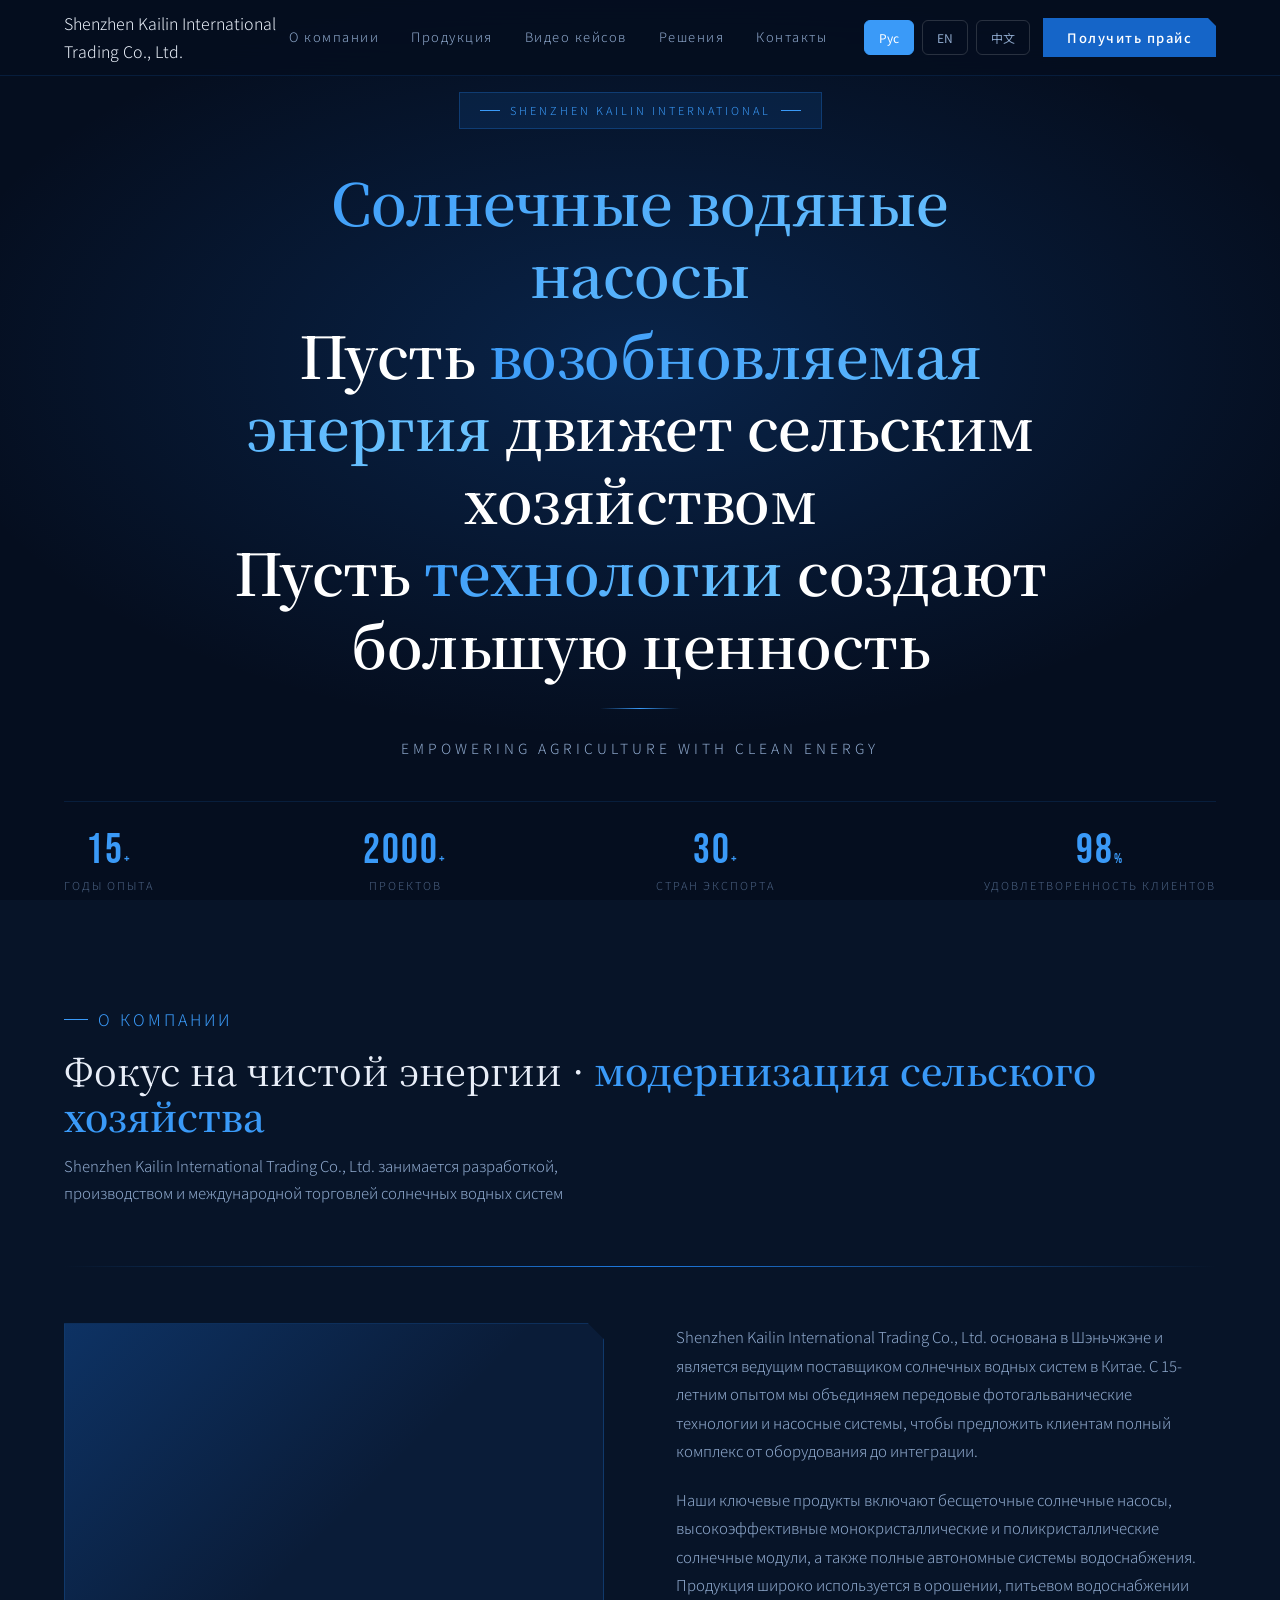
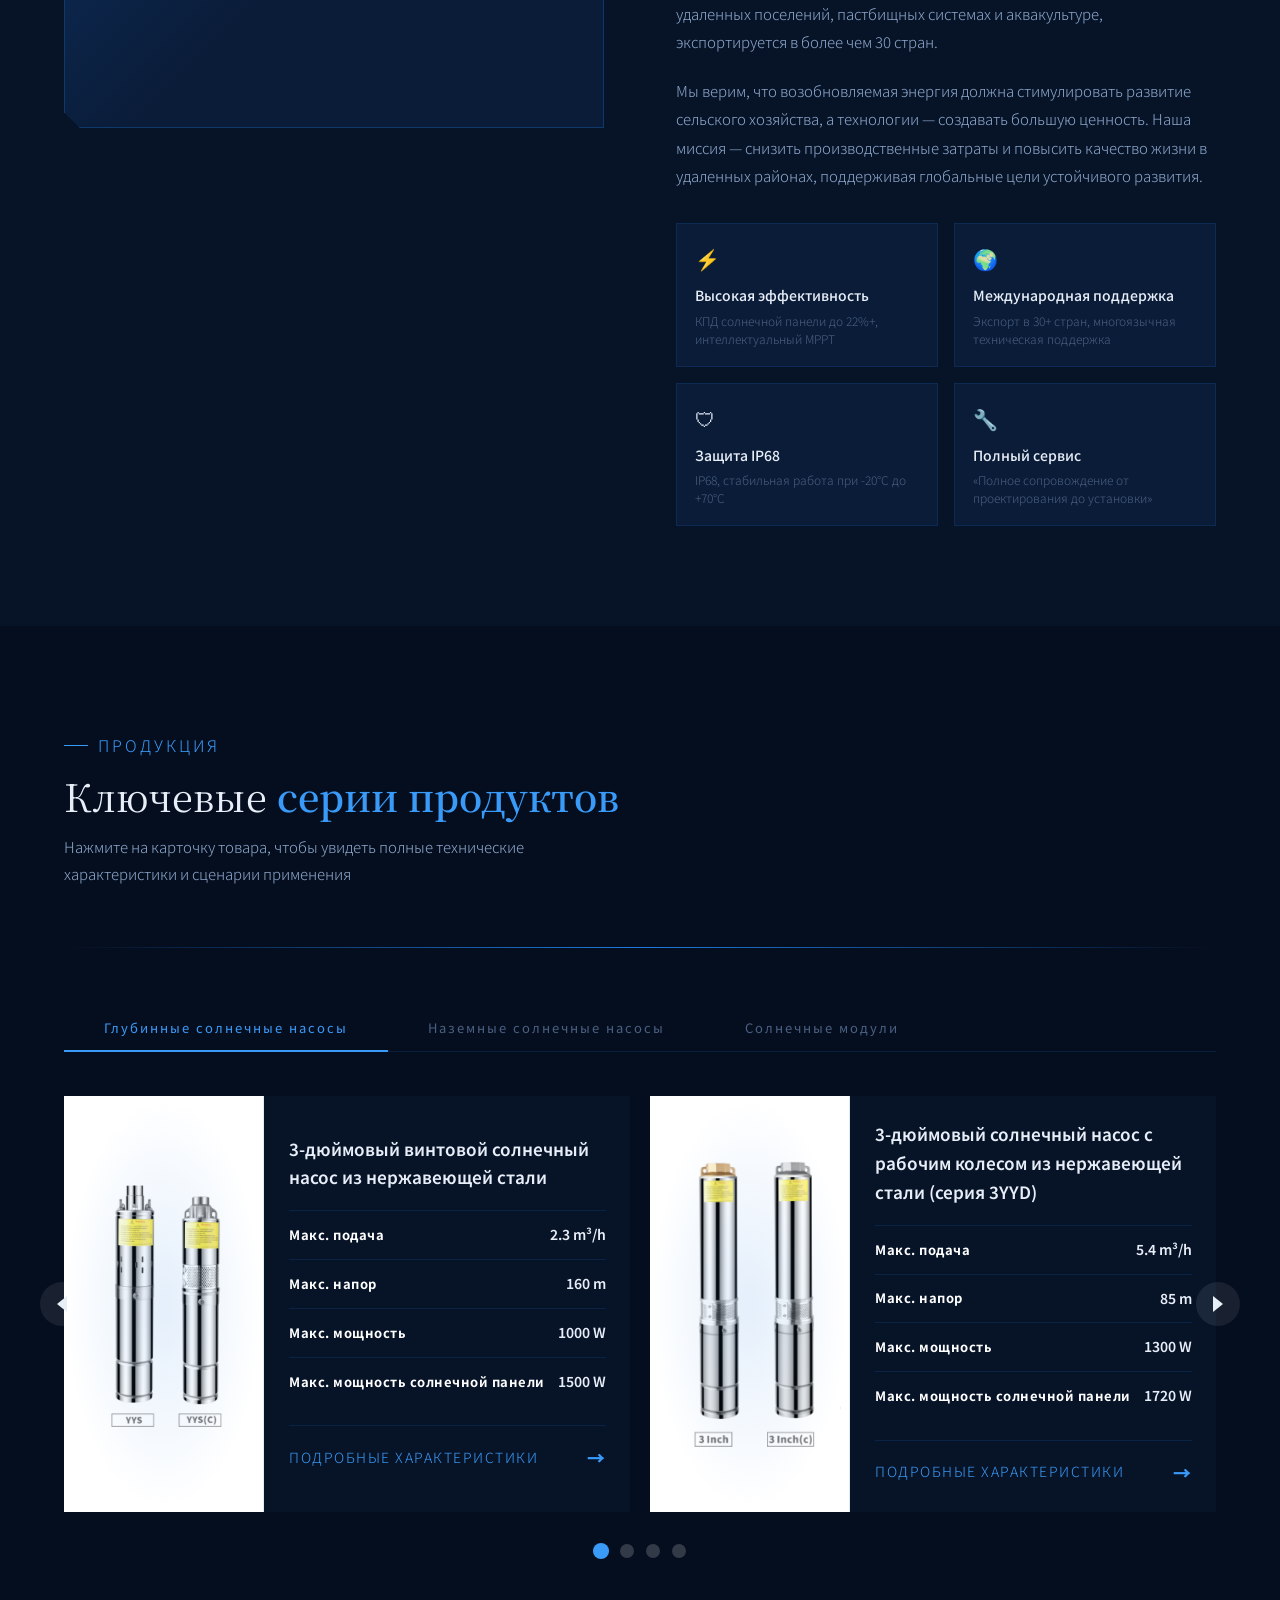
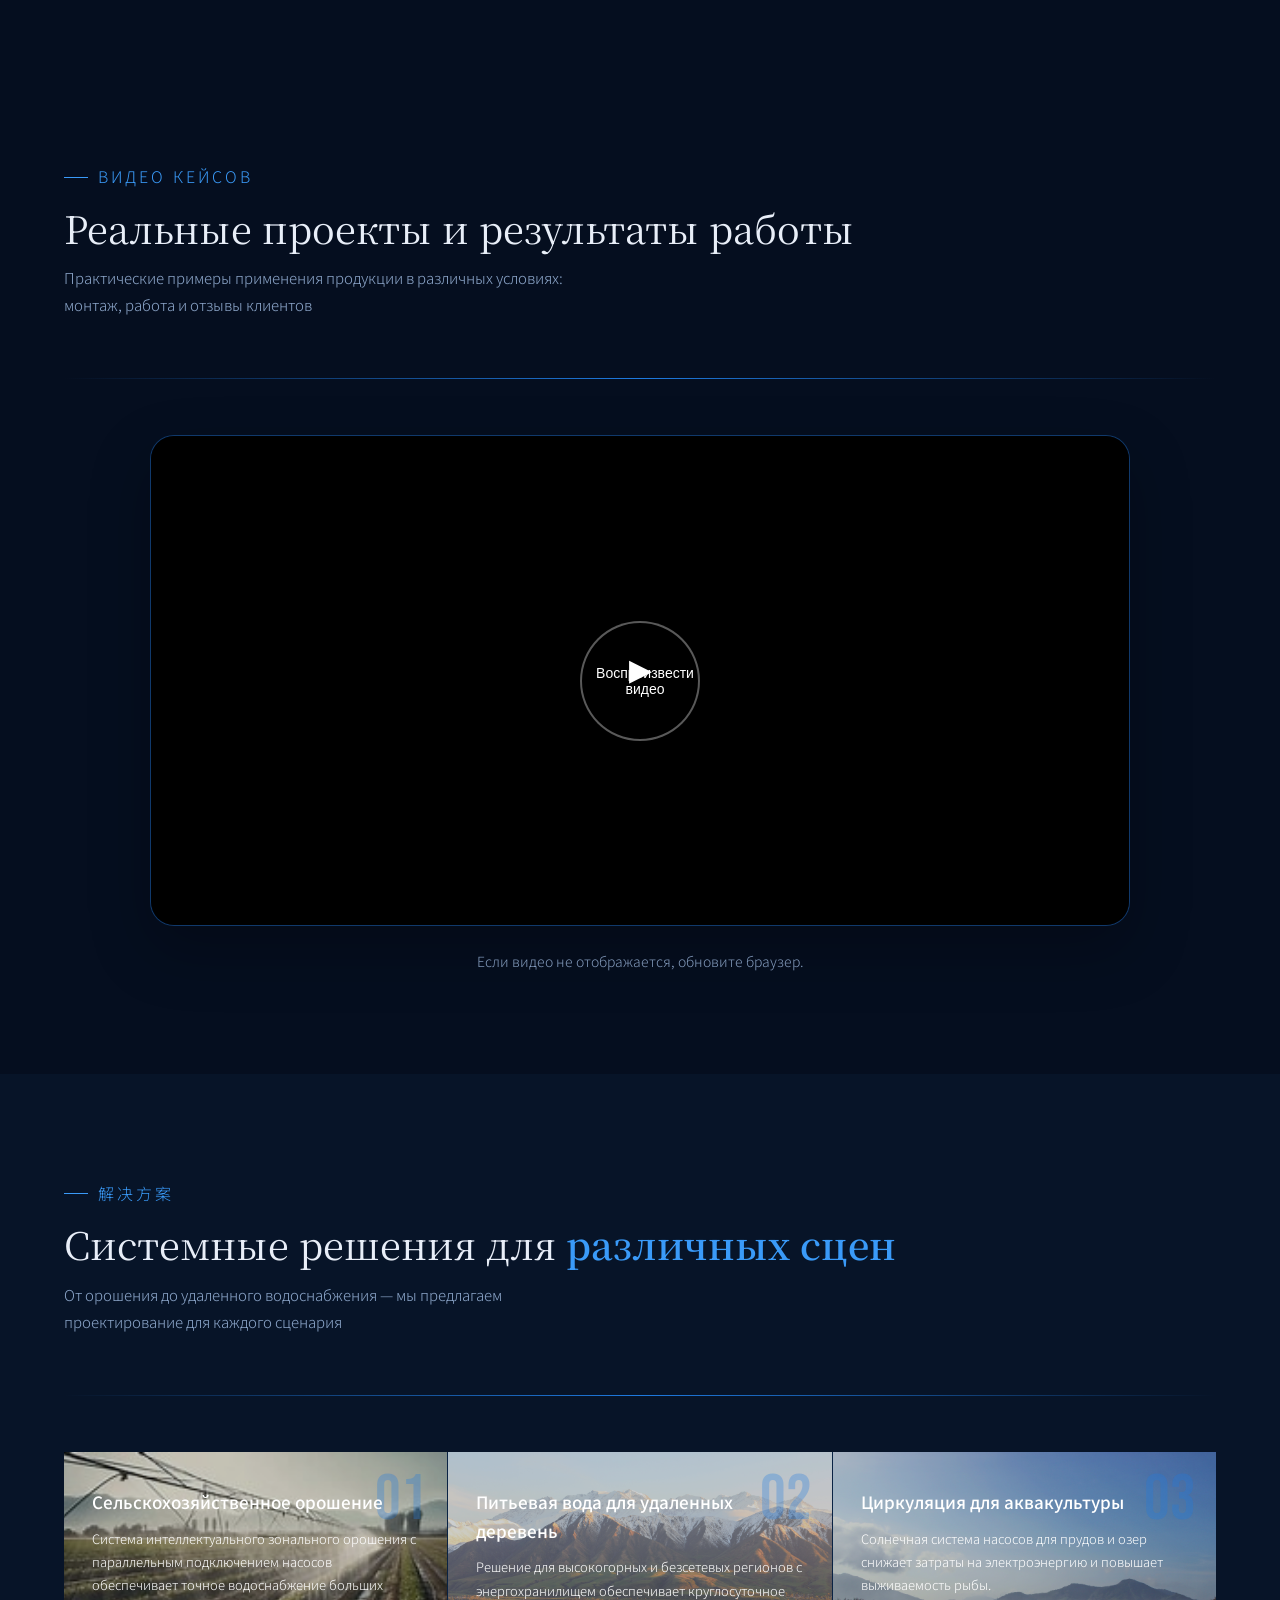
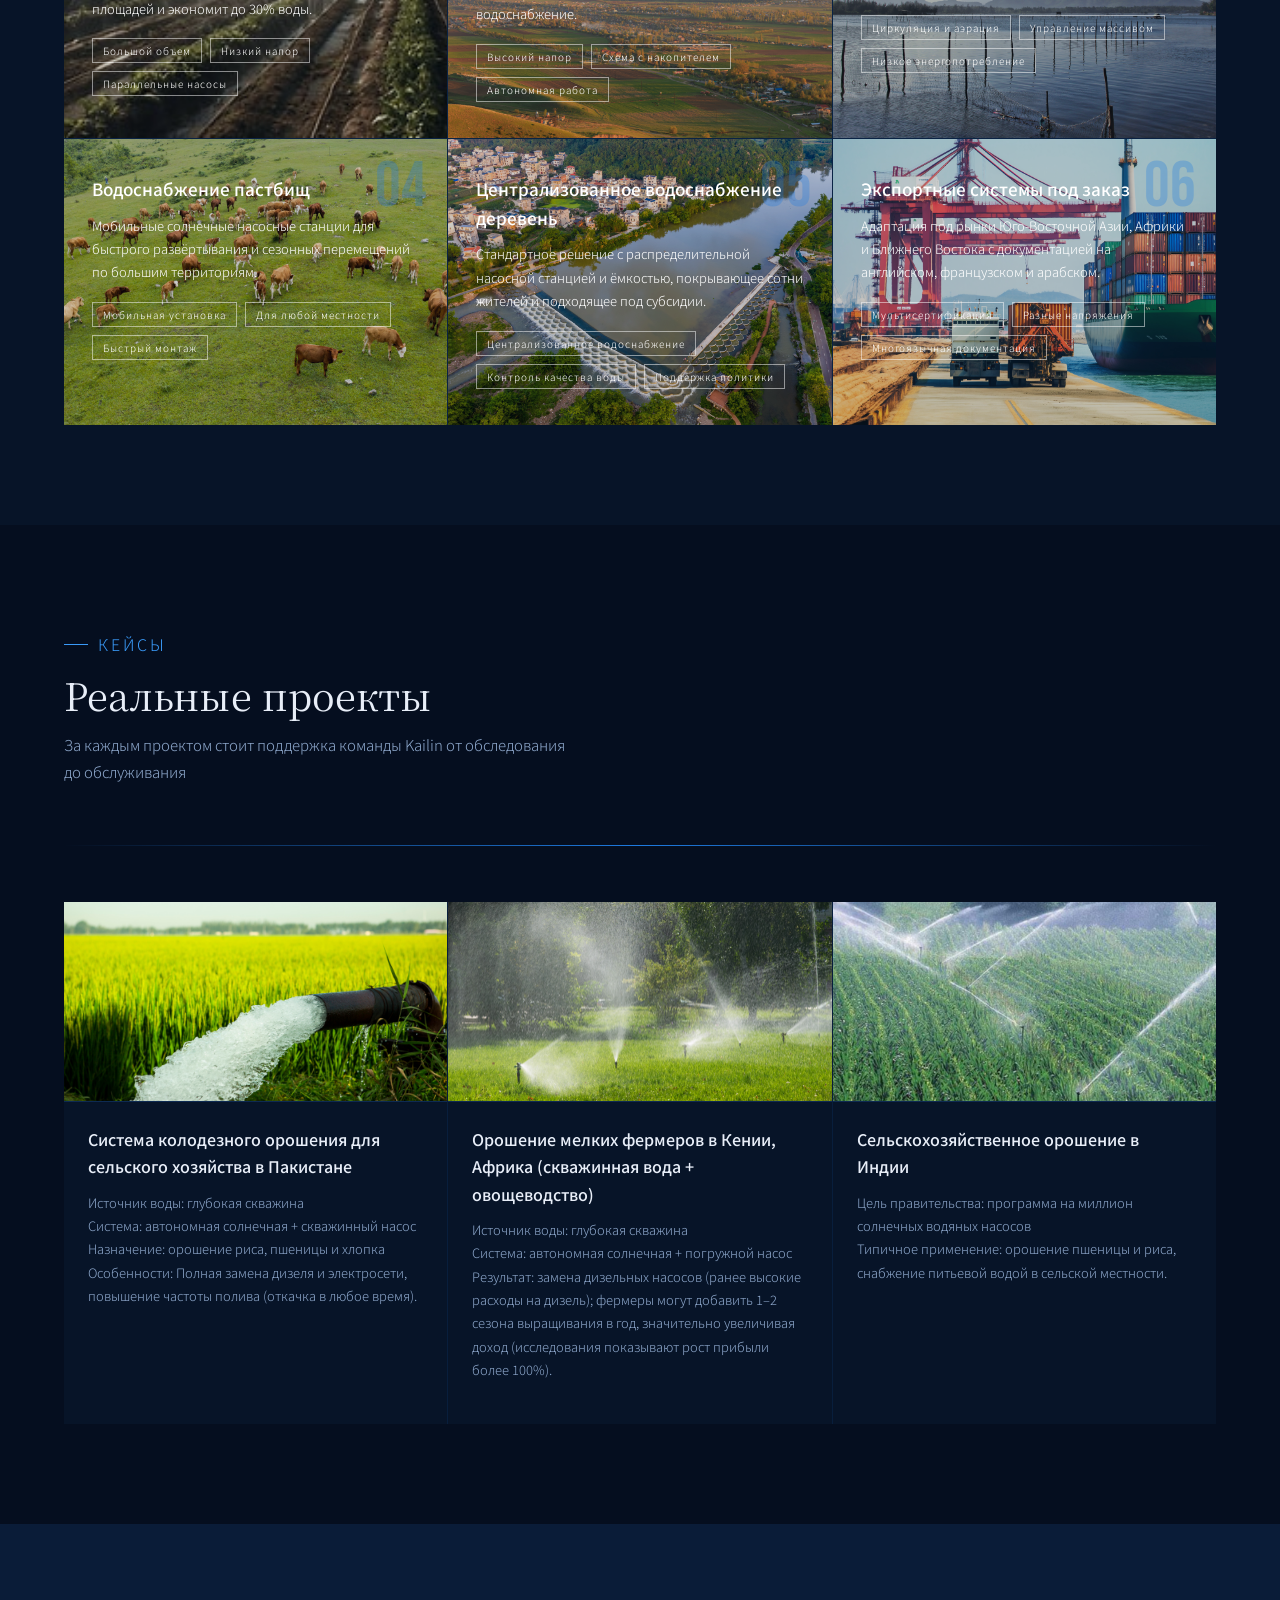
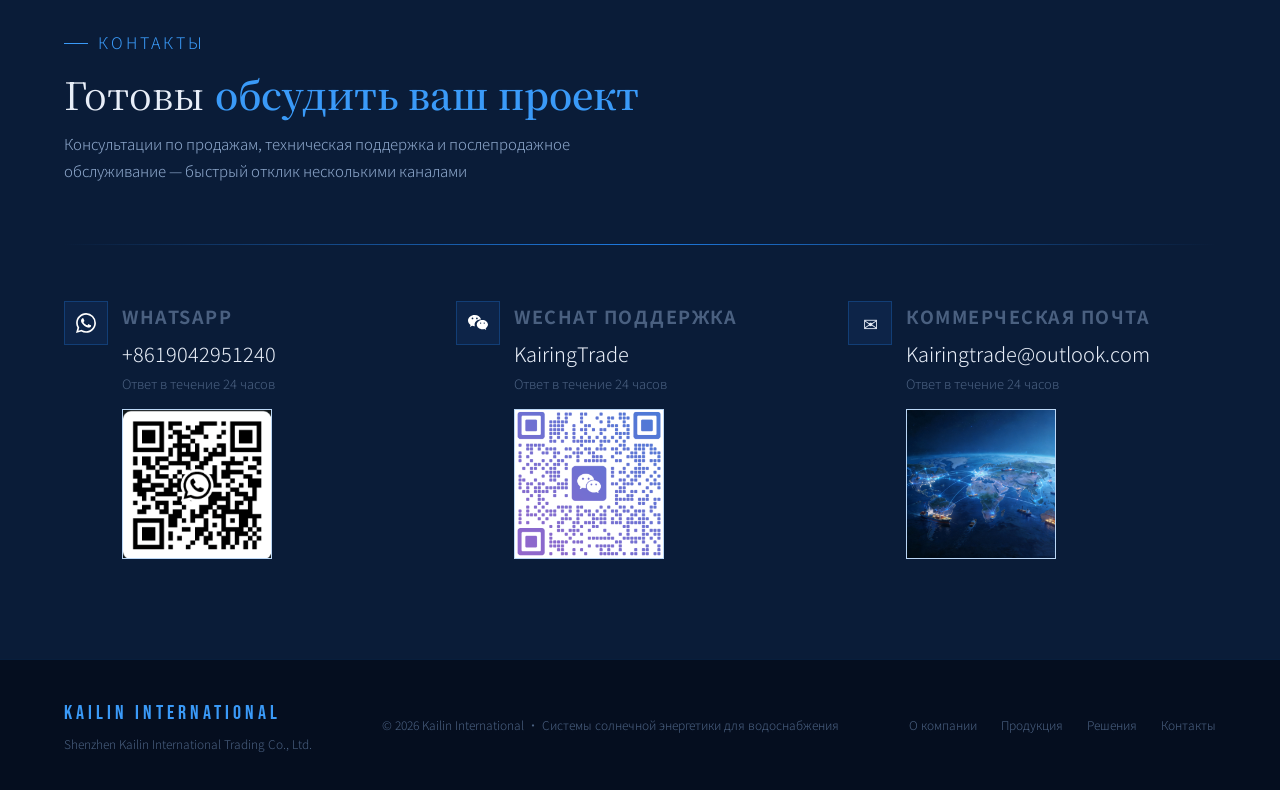
==== index.html @ 82b8e472 "feat: add WhatsApp QR code image, update contact number, and create robots.txt and sitemap.xml files" ====
﻿<!DOCTYPE html>
<html lang="ru">
<head>
<meta charset="UTF-8">
<meta name="viewport" content="width=device-width, initial-scale=1.0">
<meta name="description" content="Shenzhen Kailin International Trading Co., Ltd. — производитель и поставщик солнечных водных систем, насосного оборудования и решений для водоснабжения. Доставка по России и СНГ.">
<meta name="keywords" content="солнечные водные системы, водоснабжение, насосное оборудование, Shenzhen Kailin, солнечные насосы, водяные насосы">
<meta name="author" content="Shenzhen Kailin International Trading Co., Ltd.">
<meta name="robots" content="index, follow">
<meta name="geo.region" content="CN-GD">
<meta name="geo.placename" content="Shenzhen">

<!-- Open Graph / Facebook -->
<meta property="og:type" content="website">
<meta property="og:url" content="https://www.kairing.cn/">
<meta property="og:title" content="Shenzhen Kailin International Trading Co., Ltd. · Солнечные водные системы">
<meta property="og:description" content="Производитель солнечных водных систем и насосного оборудования. Комплексные решения для водоснабжения сельского хозяйства, промышленности и частных домов.">
<meta property="og:image" content="https://www.kairing.cn/img/13.guangai.1.jpg">
<meta property="og:image:width" content="1200">
<meta property="og:image:height" content="630">
<meta property="og:locale" content="ru_RU">
<meta property="og:site_name" content="Shenzhen Kailin International Trading">

<!-- Twitter -->
<meta property="twitter:card" content="summary_large_image">
<meta property="twitter:url" content="https://www.kairing.cn/">
<meta property="twitter:title" content="Shenzhen Kailin International Trading Co., Ltd. · Солнечные водные системы">
<meta property="twitter:description" content="Производитель солнечных водных систем и насосного оборудования. Комплексные решения для водоснабжения.">
<meta property="twitter:image" content="https://www.kairing.cn/img/13.guangai.1.jpg">

<!-- Canonical -->
<link rel="canonical" href="https://www.kairing.cn/">

<title>Shenzhen Kailin International Trading Co., Ltd. · Солнечные водные системы</title>
<link rel="preconnect" href="https://fonts.googleapis.com">
<link href="https://fonts.googleapis.com/css2?family=Noto+Serif+SC:wght@300;400;600;700&family=Noto+Sans+SC:wght@300;400;500;700&family=Bebas+Neue&display=swap" rel="stylesheet">
<style>
:root{
  --navy:#050e1f;
  --navy2:#071428;
  --navy3:#0a1c38;
  --navy4:#0d2448;
  --blue:#1565c8;
  --blue2:#1e7ae0;
  --blue3:#3a9af8;
  --sky:#6ec6ff;
  --gold:#d4a843;
  --gold2:#f0c96a;
  --text:#e8eef8;
  --text2:#8ea8cc;
  --text3:#4a6080;
  --border:rgba(30,122,224,0.15);
  --border2:rgba(30,122,224,0.3);
  --border3:rgba(30,122,224,0.5);
}
*{box-sizing:border-box;margin:0;padding:0}
html{scroll-behavior:smooth}
body{font-family:'Noto Sans SC',sans-serif;font-weight:300;background:var(--navy);color:var(--text);overflow-x:hidden;line-height:1.7;opacity:0;transition:opacity .2s ease}
body.ready{opacity:1}
body.ready{opacity:1}
::-webkit-scrollbar{width:4px}
::-webkit-scrollbar-track{background:var(--navy)}
::-webkit-scrollbar-thumb{background:var(--blue2);border-radius:2px}

/* ═══ NAV ═══ */
nav{
  position:fixed;top:0;left:0;right:0;z-index:200;
  display:flex;align-items:center;justify-content:space-between;
  padding:0 64px;height:76px;
  background:rgba(5,14,31,0.94);
  backdrop-filter:blur(20px);
  border-bottom:1px solid var(--border);
}
.nav-brand{display:flex;flex-direction:column;gap:2px}
.nav-links{display:flex;gap:32px}
.lang-switcher{display:flex;gap:8px;align-items:center;margin-left:24px}
.lang-btn{
  background:transparent;color:var(--text2);border:1px solid rgba(255,255,255,0.15);
  padding:8px 14px;font-size:12px;cursor:pointer;border-radius:6px;
  transition:all .2s;font-family:'Noto Sans SC',sans-serif;
}
.lang-btn.on{background:var(--blue3);border-color:var(--blue3);color:#fff}
.lang-btn:hover{color:#fff;border-color:var(--blue3)}
.nav-links{display:flex;gap:32px}
.lang-switcher{display:flex;gap:8px;align-items:center;margin-left:24px}
.lang-btn{
  background:transparent;color:var(--text2);border:1px solid rgba(255,255,255,0.15);
  padding:8px 14px;font-size:12px;cursor:pointer;border-radius:6px;
  transition:all .2s;font-family:'Noto Sans SC',sans-serif;
}
.lang-btn.on{background:var(--blue3);border-color:var(--blue3);color:#fff}
.lang-btn:hover{color:#fff;border-color:var(--blue3)}
.nav-brand-en{
  font-family:'Bebas Neue',sans-serif;
  font-size:22px;letter-spacing:4px;color:var(--blue3);
  line-height:1;
}
.nav-brand-cn{font-size:11px;letter-spacing:2px;color:var(--text2);font-weight:400}
.nav-links{display:flex;gap:32px}
.nav-links a{
  font-size:13px;letter-spacing:1.5px;color:var(--text2);
  text-decoration:none;transition:color .2s;position:relative;
}
.nav-links a::after{
  content:'';position:absolute;bottom:-4px;left:0;width:0;height:1px;
  background:var(--blue3);transition:width .25s;
}
.nav-links a:hover{color:var(--blue3)}
.nav-links a:hover::after{width:100%}
.nav-btn{
  background:var(--blue);color:#fff;border:none;
  padding:10px 24px;font-size:13px;letter-spacing:1.5px;
  cursor:pointer;font-family:'Noto Sans SC',sans-serif;font-weight:500;
  transition:background .2s;clip-path:polygon(0 0,calc(100% - 8px) 0,100% 8px,100% 100%,0 100%);
}
.nav-btn:hover{background:var(--blue2)}

/* ═══ HERO / VISION ═══ */
#vision{
  min-height:100vh;position:relative;
  display:flex;align-items:center;justify-content:center;
  text-align:center;overflow:hidden;
}
.vision-bg{
  position:absolute;inset:0;
  background:
    linear-gradient(180deg,rgba(5,14,31,0.3) 0%,rgba(5,14,31,0.6) 50%,rgba(5,14,31,0.95) 100%),
    url('https://images.unsplash.com/photo-1508514177221-188b1cf16e9d?w=1600&q=80') center/cover no-repeat;
  filter:none;
}
.vision-bg::after{
  content:'';position:absolute;inset:0;
  background:radial-gradient(ellipse 80% 60% at 50% 40%,rgba(21,101,200,0.25),transparent 70%);
}
.vision-content{position:relative;z-index:1;padding:0 40px;max-width:900px}
.vision-badge{
  display:inline-flex;align-items:center;gap:10px;
  background:rgba(30,122,224,0.12);border:1px solid var(--border2);
  padding:8px 20px;font-size:11px;letter-spacing:3px;color:var(--blue3);
  margin-bottom:36px;text-transform:uppercase;
}
.vision-badge::before,.vision-badge::after{content:'';width:20px;height:1px;background:var(--blue3)}
.vision-product{
  font-family:'Noto Serif SC',serif;
  font-size:58px;font-weight:600;line-height:1.25;
  letter-spacing:-0.5px;margin-bottom:8px;
  background:linear-gradient(135deg,var(--blue3),var(--sky));
  -webkit-background-clip:text;-webkit-text-fill-color:transparent;
  background-clip:text;
}
.vision-headline{
  font-family:'Noto Serif SC',serif;
  font-size:58px;font-weight:600;line-height:1.25;
  color:#fff;margin-bottom:20px;letter-spacing:-0.5px;
}
.vision-headline em{
  font-style:normal;
  background:linear-gradient(135deg,var(--blue3),var(--sky));
  -webkit-background-clip:text;-webkit-text-fill-color:transparent;
  background-clip:text;
}
.vision-sub{
  font-size:18px;color:rgba(255,255,255,0.7);
  letter-spacing:3px;margin-bottom:12px;font-weight:300;
}
.vision-divider{
  width:80px;height:1px;
  background:linear-gradient(90deg,transparent,var(--blue3),transparent);
  margin:28px auto;
}
.vision-tagline{
  font-size:14px;color:var(--text2);letter-spacing:4px;text-transform:uppercase;
  margin-bottom:48px;
}
.vision-btns{display:flex;gap:16px;justify-content:center;flex-wrap:wrap}
.btn-p{
  background:var(--blue);color:#fff;border:none;
  padding:14px 36px;font-size:14px;letter-spacing:2px;cursor:pointer;
  font-family:'Noto Sans SC',sans-serif;font-weight:500;
  transition:background .2s,transform .15s;
  clip-path:polygon(0 0,calc(100% - 10px) 0,100% 10px,100% 100%,0 100%);
}
.btn-p:hover{background:var(--blue2);transform:translateY(-2px)}
.btn-o{
  background:transparent;color:var(--blue3);
  border:1px solid var(--border3);padding:14px 36px;
  font-size:14px;letter-spacing:2px;cursor:pointer;
  font-family:'Noto Sans SC',sans-serif;
  transition:background .2s,color .2s;
}
.btn-o:hover{background:rgba(30,122,224,0.1)}
.vision-scroll{display:none;}
.scroll-dot{
  width:1px;height:40px;background:linear-gradient(to bottom,var(--blue3),transparent);
  animation:scrollDot 2s ease-in-out infinite;
}
@keyframes scrollDot{0%,100%{opacity:.3;transform:scaleY(1)}50%{opacity:1;transform:scaleY(1.3)}}
.vision-stats{
  position:absolute;bottom:80px;left:64px;right:64px;
  display:flex;justify-content:space-between;
  border-top:1px solid var(--border);padding-top:28px;
}
html[lang="en"] .vision-stats{bottom:35px;}
html[lang="ru"] .vision-stats{bottom:5px;}
.vstat{text-align:center}
.vstat-n{
  font-family:'Bebas Neue',sans-serif;
  font-size:42px;color:var(--blue3);letter-spacing:2px;line-height:1;
}
.vstat-u{font-size:14px;color:var(--blue3)}
.vstat-l{font-size:11px;letter-spacing:2px;color:var(--text3);margin-top:4px;text-transform:uppercase}

/* ═══ SECTION COMMON ═══ */
.sec{padding:100px 64px}
.sec-alt{background:var(--navy2)}
.video-block{display:flex;justify-content:center}
.video-frame{position:relative;width:100%;max-width:980px;border:1px solid var(--border2);border-radius:24px;overflow:hidden;background:var(--navy3);box-shadow:0 24px 60px rgba(0,0,0,.25)}
.video-frame video{width:100%;height:auto;display:block;background:#000}
.video-playbtn{position:absolute;left:50%;top:50%;transform:translate(-50%,-50%);width:120px;height:120px;border-radius:999px;border:2px solid rgba(255,255,255,0.35);background:rgba(0,0,0,0.48);color:#fff;font-size:14px;cursor:pointer;display:flex;align-items:center;justify-content:center;backdrop-filter:blur(4px);transition:transform .2s,background .2s}
.video-playbtn:hover{transform:translate(-50%,-50%) scale(1.04);background:rgba(0,0,0,0.64)}
.video-playbtn::before{content:'▶';position:absolute;left:50%;top:40%;transform:translate(-50%,-50%);font-size:30px;}
.video-playbtn span{position:relative;z-index:1;margin-left:10px;}
.video-frame.playing .video-playbtn{display:none}
.video-note{margin-top:24px;font-size:14px;color:var(--text2);text-align:center;max-width:980px;margin-left:auto;margin-right:auto}
.sec-head{margin-bottom:60px}
.sec-eye{
  display:inline-flex;align-items:center;gap:10px;
  font-size:16px;letter-spacing:3px;color:var(--blue3);
  margin-bottom:14px;text-transform:uppercase;
}
.sec-eye::before{content:'';width:24px;height:1px;background:var(--blue3)}
.sec-title{
  font-family:'Noto Serif SC',serif;
  font-size:38px;font-weight:400;line-height:1.2;
  color:var(--text);margin-bottom:14px;
}
.sec-title strong{color:var(--blue3);font-weight:600}
.sec-sub{font-size:15px;color:var(--text2);max-width:520px;line-height:1.8}
.gold-line{
  width:100%;height:1px;margin:0 0 56px;
  background:linear-gradient(90deg,transparent,var(--blue2),transparent);
}

/* ═══ COMPANY ═══ */
#company .inner{display:grid;grid-template-columns:1fr 1fr;gap:72px;align-items:start}
.co-img{position:relative}
.co-img-frame{
  width:100%;aspect-ratio:4/3;
  background:var(--navy3);
  border:1px solid var(--border2);
  overflow:hidden;position:relative;
  clip-path:polygon(0 0,calc(100% - 16px) 0,100% 16px,100% 100%,16px 100%,0 calc(100% - 16px));
}
.co-img-frame::before{
  content:'';position:absolute;inset:0;
  background:
    linear-gradient(135deg,rgba(21,101,200,0.3),transparent 50%),
    url('https://images.unsplash.com/photo-1509391366360-2e959784a276?w=900&q=80') center/cover no-repeat;
}
.co-img-badge{
  position:absolute;bottom:-16px;right:-16px;
  background:var(--blue);padding:20px 24px;
  text-align:center;border:1px solid var(--blue2);
}
.co-img-badge-n{font-family:'Bebas Neue',sans-serif;font-size:44px;color:#fff;line-height:1;letter-spacing:2px}
.co-img-badge-l{font-size:11px;letter-spacing:2px;color:rgba(255,255,255,0.7);text-transform:uppercase}
.co-text p{font-size:15px;color:var(--text2);line-height:1.9;margin-bottom:20px}
.co-feats{display:grid;grid-template-columns:1fr 1fr;gap:16px;margin-top:32px}
.co-feat{
  padding:18px;border:1px solid var(--border);
  background:var(--navy3);transition:border-color .2s;
}
.co-feat:hover{border-color:var(--blue2)}
.co-feat-icon{font-size:20px;margin-bottom:8px}
.co-feat-t{font-size:14px;font-weight:500;color:var(--text);margin-bottom:4px}
.co-feat-d{font-size:12px;color:var(--text3);line-height:1.5}

/* ═══ PRODUCTS ═══ */
#products{background:var(--navy)}
.prod-tabs{display:flex;gap:0;margin-bottom:44px;border-bottom:1px solid var(--border)}
.tab-btn{
  padding:14px 40px;font-size:13px;letter-spacing:2px;
  cursor:pointer;background:transparent;border:none;
  color:var(--text3);font-family:'Noto Sans SC',sans-serif;
  position:relative;transition:color .2s;
}
.tab-btn.on{color:var(--blue3)}
.tab-btn.on::after{
  content:'';position:absolute;bottom:-1px;left:0;right:0;height:2px;
  background:var(--blue3);
}
.tab-btn:hover:not(.on){color:var(--text2)}
.tp{display:none}
.tp.on{display:block}
.prod-slider{display:flex;flex-direction:column;gap:24px}
.slider-pages{position:relative}
.slide-nav{
  position:absolute;top:50%;transform:translateY(-50%);
  width:44px;height:44px;border:none;
  background:rgba(255,255,255,0.08);
  color:var(--text);cursor:pointer;
  display:flex;align-items:center;justify-content:center;
  border-radius:999px;
  transition:background .2s,transform .2s;
  z-index:2;
}
.slide-nav:hover{background:rgba(30,122,224,0.24);transform:translateY(-50%) scale(1.05)}
.slide-prev{left:-24px}
.slide-next{right:-24px}
.slide-nav::before{content:'';display:inline-block;width:0;height:0;border-style:solid}
.slide-prev::before{border-width:8px 10px 8px 0;border-color:transparent var(--text) transparent transparent}
.slide-next::before{border-width:8px 0 8px 10px;border-color:transparent transparent transparent var(--text)}
@media(max-width:1024px){.slide-nav{display:none}}
.slide{display:none;gap:20px}
.slide.on{display:grid;grid-template-columns:repeat(2,minmax(0,1fr));gap:20px}
.pv-catalog{display:grid;grid-template-columns:minmax(220px,30%) minmax(0,1fr);gap:24px;align-items:stretch}
.pv-image{display:flex;align-items:center;justify-content:center;min-height:360px;background:#fff;border:1px solid var(--border2);overflow:hidden}
.pv-image img{width:100%;height:100%;object-fit:contain;padding:28px}
.pv-table-wrap{overflow-x:auto;background:var(--navy2);border:1px solid var(--border2)}
.pv-table{width:100%;min-width:980px;border-collapse:collapse;color:var(--text);font-size:12px}
.pv-table th,.pv-table td{padding:12px 10px;border-bottom:1px solid var(--border);text-align:left;vertical-align:middle;white-space:nowrap}
.pv-table th{background:var(--navy4);color:var(--blue3);font-size:11px;letter-spacing:.5px;font-weight:600}
.pv-table td:first-child{color:#fff;font-weight:600}
.pv-table tr:last-child td{border-bottom:none}
@media(max-width:1024px){.pv-catalog{grid-template-columns:1fr}.pv-image{min-height:280px}.pv-image img{max-height:320px}}
.pcard{
  display:flex;flex-direction:row;gap:1px;
  background:var(--navy2);cursor:pointer;
  transition:background .2s;position:relative;overflow:hidden;
  min-height:260px;
}
.pcard:hover{background:var(--navy3)}
.pcard::after{
  content:'';position:absolute;bottom:0;left:0;right:0;height:2px;
  background:linear-gradient(90deg,var(--blue),var(--blue3));
  transform:scaleX(0);transition:transform .25s;
}
.pcard:hover::after{transform:scaleX(1)}
.pcard-img{
  width:44%;min-width:200px;background:#ffffff;
  border-right:1px solid var(--border);
  display:flex;align-items:center;justify-content:center;
  font-size:60px;position:relative;overflow:hidden;padding:32px;
}
.pcard-img img{
  max-width:100%;height:auto;display:block;object-fit:contain;
}
.pcard-glow{
  position:absolute;inset:0;
  background:radial-gradient(ellipse at center,rgba(30,122,224,0.12),transparent 70%);
}
.pcard-body{padding:24px;display:flex;flex-direction:column;justify-content:center}
.pcard-tag{font-size:10px;letter-spacing:2px;color:var(--blue3);text-transform:uppercase;margin-bottom:10px}
.pcard-name{font-size:17px;font-weight:600;color:var(--text);margin-bottom:18px}
.pcard-params{display:flex;flex-direction:column;gap:0}
.prow{
  display:flex;justify-content:space-between;align-items:center;
  padding:12px 0;border-top:1px solid var(--border);font-size:13px;
}
.pk{color:#fff;letter-spacing:0.5px;font-weight:700}
.pv{color:var(--text);font-weight:600;font-size:14px}
.pcard-more{
  display:flex;align-items:center;justify-content:space-between;
  margin-top:20px;padding-top:16px;border-top:1px solid var(--border);
  font-size:14px;letter-spacing:1.5px;color:var(--blue3);text-transform:uppercase;
}
.pcard-more::after{content:'→';font-size:18px;font-weight:900}
.page-dots{display:flex;justify-content:center;gap:12px;margin-top:8px}
.dot{
  width:14px;height:14px;border-radius:50%;border:none;
  background:rgba(255,255,255,0.18);cursor:pointer;
  transition:transform .2s,background .2s;
}
.dot.on{background:var(--blue3);transform:scale(1.15)}
@media(max-width:1024px){
  .slide.on{grid-template-columns:1fr}
  .pcard{flex-direction:column;min-height:auto}
  .pcard-img{width:100%;border-right:none;border-bottom:1px solid var(--border);padding:28px 24px}
}
@media(max-width:700px){
  .tab-btn{padding:14px 20px}
  .pcard-body{padding:20px}
  .prow{padding:10px 0}
  .cont-info{grid-template-columns:1fr}
}


/* ═══ SOLUTIONS ═══ */
.sol-grid{display:grid;grid-template-columns:repeat(3,1fr);gap:1px;background:var(--border)}
.scard{
  background:var(--navy2);padding:36px 28px;
  position:relative;transition:background .2s;overflow:hidden;
}
.scard:hover{background:var(--navy3)}
.scard::before{
  content:attr(data-n);
  position:absolute;top:16px;right:20px;
  font-family:'Bebas Neue',sans-serif;font-size:64px;
  color:var(--border2);line-height:1;pointer-events:none;
}
.scard-icon{display:none;}
.scard-title{font-size:17px;font-weight:500;color:#fff;margin-bottom:10px}
.scard-desc{font-size:13px;color:#fff;line-height:1.8;margin-bottom:18px}
.scard-tags{display:flex;gap:8px;flex-wrap:wrap}
.stag{
  font-size:10px;letter-spacing:1px;color:#fff;
  border:1px solid rgba(255,255,255,0.5);padding:3px 10px;
}
.scard[data-n="01"]::after{
  content:'';
  position:absolute;inset:0;
  background:url('img/13.guangai.1.jpg') center/cover no-repeat;
  opacity:0.8;
  z-index:0;
  pointer-events:none;
}
.scard[data-n="01"]>*{position:relative;z-index:1;}
.scard[data-n="01"]::before{z-index:1;}
.scard[data-n="02"]::after{
  content:'';
  position:absolute;inset:0;
  background:url('img/13shanquyinshui.2.jpg') center/cover no-repeat;
  opacity:0.8;
  z-index:0;
  pointer-events:none;
}
.scard[data-n="02"]>*{position:relative;z-index:1;}
.scard[data-n="02"]::before{z-index:1;}
.scard[data-n="03"]::after{
  content:'';
  position:absolute;inset:0;
  background:url('img/13yangzhi.3.jpg') center/cover no-repeat;
  opacity:0.8;
  z-index:0;
  pointer-events:none;
}
.scard[data-n="03"]>*{position:relative;z-index:1;}
.scard[data-n="03"]::before{z-index:1;}
.scard[data-n="04"]::after{
  content:'';
  position:absolute;inset:0;
  background:url('img/13muchang.4.jpg') center/cover no-repeat;
  opacity:0.8;
  z-index:0;
  pointer-events:none;
}
.scard[data-n="04"]>*{position:relative;z-index:1;}
.scard[data-n="04"]::before{z-index:1;}
.scard[data-n="05"]::after{
  content:'';
  position:absolute;inset:0;
  background:url('img/13cunzhenggongshui.4.jpg') center/cover no-repeat;
  opacity:0.8;
  z-index:0;
  pointer-events:none;
}
.scard[data-n="05"]>*{position:relative;z-index:1;}
.scard[data-n="05"]::before{z-index:1;}
.scard[data-n="06"]::after{
  content:'';
  position:absolute;inset:0;
  background:url('img/13guojidingzhi.6.jpg') center/cover no-repeat;
  opacity:0.8;
  z-index:0;
  pointer-events:none;
}
.scard[data-n="06"]>*{position:relative;z-index:1;}
.scard[data-n="06"]::before{z-index:1;}

/* ═══ CASES ═══ */
#cases{background:var(--navy)}
.case-grid{display:grid;grid-template-columns:repeat(3,1fr);gap:1px;background:var(--border)}
.ccard{
  background:var(--navy2);cursor:pointer;
  transition:background .2s;overflow:hidden;
}
.ccard:hover{background:var(--navy3)}
.ccard-img{
  height:200px;background:var(--navy3);
  display:flex;align-items:center;justify-content:center;
  font-size:68px;border-bottom:1px solid var(--border);
  position:relative;overflow:hidden;
}
.ccard-img::before{
  content:'';position:absolute;inset:0;
  background:linear-gradient(180deg,transparent 50%,rgba(5,14,31,0.6));
}
.ctag{
  position:absolute;top:14px;left:14px;
  background:var(--blue);color:#fff;
  font-size:10px;letter-spacing:1.5px;padding:4px 12px;
  text-transform:uppercase;
}
.ccard-body{padding:24px}
.ccard-title{font-size:16px;font-weight:500;color:var(--text);margin-bottom:10px}
.ccard-excerpt{font-size:13px;color:var(--text2);line-height:1.8;margin-bottom:18px}
.cmore{
  font-size:11px;letter-spacing:2px;color:var(--blue3);
  text-transform:uppercase;display:flex;align-items:center;gap:8px;
}
.cmore::after{content:'→';font-size:13px;transition:transform .2s}
.ccard:hover .cmore::after{transform:translateX(4px)}


.form-box{
  background:var(--navy3);border:1px solid var(--border2);
  padding:36px;position:relative;
}
.form-box::before{
  content:'';position:absolute;top:0;left:0;right:0;height:2px;
  background:linear-gradient(90deg,var(--blue),var(--blue3));
}
.form-title{font-size:18px;font-weight:500;color:var(--text);margin-bottom:24px}
.frow{display:grid;grid-template-columns:1fr 1fr;gap:14px}
.ff{margin-bottom:14px}
.ff label{
  display:block;font-size:11px;letter-spacing:1.5px;
  color:var(--text3);margin-bottom:7px;text-transform:uppercase;
}
.ff input,.ff select,.ff textarea{
  width:100%;background:var(--navy4);border:1px solid var(--border);
  color:var(--text);padding:11px 14px;font-size:14px;
  font-family:'Noto Sans SC',sans-serif;outline:none;
  transition:border-color .2s;-webkit-appearance:none;appearance:none;
}
.ff select{
  background-image:url("data:image/svg+xml,%3Csvg xmlns='http://www.w3.org/2000/svg' width='12' height='7' viewBox='0 0 12 7'%3E%3Cpath d='M1 1l5 5 5-5' stroke='%234a6080' stroke-width='1.5' fill='none'/%3E%3C/svg%3E");
  background-repeat:no-repeat;background-position:right 14px center;
  padding-right:36px;cursor:pointer;
}
.ff select option{background:var(--navy3)}
.ff textarea{resize:vertical;min-height:90px}
.ff input:focus,.ff select:focus,.ff textarea:focus{border-color:var(--blue2)}
.ff input::placeholder,.ff textarea::placeholder{color:var(--text3)}
.fsub{
  width:100%;background:var(--blue);color:#fff;border:none;
  padding:13px;font-size:14px;font-weight:500;letter-spacing:2px;
  cursor:pointer;font-family:'Noto Sans SC',sans-serif;
  transition:background .2s;clip-path:polygon(0 0,calc(100% - 8px) 0,100% 8px,100% 100%,0 100%);
}
.fsub:hover{background:var(--blue2)}
.fsuccess{
  display:none;background:rgba(30,122,224,0.1);
  border:1px solid var(--border2);padding:14px;margin-top:14px;
  font-size:14px;color:var(--blue3);text-align:center;
}

/* ═══ CONTACT ═══ */
#contact{background:var(--navy3)}
.cont-grid{display:grid;grid-template-columns:1fr;gap:60px}
.cont-info{display:grid;grid-template-columns:repeat(3,1fr);gap:24px}
.cinfo-item{display:flex;gap:14px;align-items:flex-start}
.cinfo-icon{
  width:44px;height:44px;background:var(--navy4);
  border:1px solid var(--border2);
  display:flex;align-items:center;justify-content:center;
  font-size:18px;flex-shrink:0;
}
.cinfo-label{font-size:11px;letter-spacing:1.5px;color:var(--text3);text-transform:uppercase;margin-bottom:5px}
.cinfo-val{font-size:15px;color:var(--text)}
.cinfo-sub{font-size:13px;color:var(--text3);margin-top:2px}
.cinfo-qr{
  width:150px;height:150px;margin-top:14px;
  background:#fff;border:1px solid var(--border2);
  display:flex;align-items:center;justify-content:center;
  overflow:hidden;position:relative;
}
.cinfo-qr:not(:has(img))::after{
  content:'二维码';
  position:absolute;font-size:12px;color:#999;letter-spacing:1px;
}
.cinfo-qr img{position:relative;width:100%;height:100%;object-fit:contain;background:#fff}
.hours-blk{
  background:var(--navy4);border:1px solid var(--border);
  padding:20px;margin-top:4px;
}
.hours-title{
  font-size:11px;letter-spacing:2px;color:var(--blue3);
  text-transform:uppercase;margin-bottom:14px;
  display:flex;align-items:center;gap:8px;
}
.hours-title::before{content:'';width:14px;height:1px;background:var(--blue3)}
.hrow{
  display:flex;justify-content:space-between;
  padding:7px 0;border-bottom:1px solid var(--border);font-size:13px;
}
.hrow:last-child{border-bottom:none}
.hrow span:first-child{color:var(--text2)}
.hrow span:last-child{color:var(--text)}
.cont-form{
  background:var(--navy2);border:1px solid var(--border2);
  padding:36px;position:relative;
}
.cont-form::before{
  content:'';position:absolute;top:0;left:0;right:0;height:2px;
  background:linear-gradient(90deg,var(--blue),var(--blue3));
}

/* ═══ FOOTER ═══ */
footer{
  background:var(--navy);border-top:1px solid var(--border);
  padding:36px 64px;
  display:flex;align-items:center;justify-content:space-between;flex-wrap:wrap;gap:16px;
}
.foot-brand{font-family:'Bebas Neue',sans-serif;font-size:20px;letter-spacing:4px;color:var(--blue3)}
.foot-copy{font-size:12px;color:var(--text3)}
.foot-links{display:flex;gap:24px}
.foot-links a{font-size:12px;color:var(--text3);text-decoration:none;transition:color .2s}
.foot-links a:hover{color:var(--blue3)}

/* ═══ MODAL ═══ */
.overlay{
  display:none;position:fixed;inset:0;z-index:300;
  background:rgba(0,0,0,0.88);
  align-items:center;justify-content:center;
  padding:40px 20px;
}
.overlay.on{display:flex}
.mbox{
  background:var(--navy2);border:1px solid var(--border2);
  width:100%;max-width:600px;
  position:relative;max-height:88vh;overflow-y:auto;
}
.mbox::before{
  content:'';position:absolute;top:0;left:0;right:0;height:2px;
  background:linear-gradient(90deg,var(--blue),var(--blue3),var(--blue));
}
.mhead{
  padding:28px 32px 20px;border-bottom:1px solid var(--border);
  display:flex;align-items:flex-start;justify-content:space-between;
  gap:16px;
}
.mhead-icon{
  width:60px;height:60px;background:var(--navy3);
  border:1px solid var(--border2);
  display:flex;align-items:center;justify-content:center;
  font-size:26px;flex-shrink:0;
}
.mtag{font-size:10px;letter-spacing:2px;color:var(--blue3);text-transform:uppercase;margin-bottom:7px}
.mname{font-size:20px;font-weight:500;color:var(--text)}
.mclose{
  background:none;border:none;color:var(--text3);
  font-size:22px;cursor:pointer;line-height:1;padding:4px;
  transition:color .2s;flex-shrink:0;
}
.mclose:hover{color:var(--text)}
.mbody{padding:28px 32px}
.mspec-sec{
  font-size:14px;letter-spacing:2px;color:var(--blue3);font-weight:700;
  text-transform:uppercase;margin:20px 0 12px;
  display:flex;align-items:center;gap:8px;
}
.mspec-sec::before{content:'';width:14px;height:1px;background:var(--blue3)}
.mspec-sec:first-child{margin-top:0}
table.spec{width:100%;border-collapse:collapse}
table.spec tr{border-bottom:1px solid var(--border)}
table.spec tr:last-child{border-bottom:none}
table.spec td{padding:3px 4px;font-size:13px}
table.spec td:first-child{color:#fff;width:auto;white-space:nowrap;padding-right:12px;font-weight:500;font-size:13px}
table.spec td:last-child{color:var(--text);font-weight:500}
.case-sec{margin-bottom:18px}
.case-sec-t{font-size:13px;font-weight:500;color:var(--blue3);margin-bottom:7px}
.case-sec-p{font-size:14px;color:var(--text2);line-height:1.85}
.madv-list{margin:4px 0 0 0;padding-left:20px;color:var(--text);font-size:13px;line-height:2}
.madv-list li{margin-bottom:2px}
.mvalue-img{width:100%;margin-top:20px;border-radius:8px;display:block}
</style>
</head>
<body>

<!-- NAV -->
<nav>
  <div class="nav-brand">
    <div class="nav-brand-text" data-i18n="nav.brand">KAILIN INTERNATIONAL</div>
  </div>
  <div class="nav-links">
    <a href="#company" data-i18n="nav.company">公司介绍</a>
    <a href="#products" data-i18n="nav.products">产品展示</a>
    <a href="#video" data-i18n="nav.video">案例视频</a>
    <a href="#solutions" data-i18n="nav.solutions">解决方案</a>
    <a href="#contact" data-i18n="nav.contact">联系我们</a>
  </div>
  <div class="lang-switcher">
    <button class="lang-btn on" data-lang="ru" onclick="setLanguage('ru', this)">Рус</button>
    <button class="lang-btn" data-lang="en" onclick="setLanguage('en', this)">EN</button>
    <button class="lang-btn" data-lang="zh" onclick="setLanguage('zh', this)">中文</button>
  </div>
  <button class="nav-btn" onclick="scroll2('contact')" data-i18n="nav.quote">获取报价</button>
</nav>

<!-- VISION -->
<section id="vision">
  <div class="vision-bg"></div>
  <div class="vision-content">
    <div class="vision-badge" data-i18n="vision.badge">深圳市凯霖国际贸易有限公司</div>
    <div class="vision-product" data-i18n="vision.product">太阳能水泵</div>
    <h1 class="vision-headline" data-i18n="vision.headline">
      让<em>新能源</em>驱动农业发展<br>让<em>科技</em>创造更高价值
    </h1>
    <div class="vision-divider"></div>
    <div class="vision-tagline" data-i18n="vision.tagline">EMPOWERING AGRICULTURE WITH CLEAN ENERGY</div>
    <div class="vision-btns">
    </div>
  </div>
  <div class="vision-stats">
    <div class="vstat"><div class="vstat-n">15<span class="vstat-u">+</span></div><div class="vstat-l" data-i18n="vision.stat.experience">年行业经验</div></div>
    <div class="vstat"><div class="vstat-n">2000<span class="vstat-u">+</span></div><div class="vstat-l" data-i18n="vision.stat.projects">项目案例</div></div>
    <div class="vstat"><div class="vstat-n">30<span class="vstat-u">+</span></div><div class="vstat-l" data-i18n="vision.stat.countries">出口国家</div></div>
    <div class="vstat"><div class="vstat-n">98<span class="vstat-u">%</span></div><div class="vstat-l" data-i18n="vision.stat.satisfaction">客户满意度</div></div>
  </div>
  <div class="vision-scroll" data-i18n="vision.scroll"><div class="scroll-dot"></div>向下探索</div>
</section>

<!-- COMPANY -->
<section id="company" class="sec sec-alt">
  <div class="sec-head">
    <div class="sec-eye" data-i18n="company.eye">公司介绍</div>
    <h2 class="sec-title" data-i18n="company.title">专注清洁能源 · <strong>推动农业现代化</strong></h2>
    <p class="sec-sub" data-i18n="company.sub">深圳市凯霖国际贸易有限公司，专业从事太阳能水泵设备研发、制造与国际贸易</p>
  </div>
  <div class="gold-line"></div>
  <div class="inner">
    <div class="co-img">
      <div class="co-img-frame"></div>
    </div>
    <div class="co-text">
      <p data-i18n="company.paragraph1">深圳市凯霖国际贸易有限公司成立于深圳，是国内领先的太阳能水利系统解决方案提供商。凭借十五年深耕行业的经验，我们将先进光伏技术与水泵系统深度融合，为全球客户提供从设备供应到系统集成的一站式服务。</p>
      <p data-i18n="company.paragraph2">公司核心产品涵盖直流无刷太阳能水泵、高效单多晶光伏组件及完整的离网供水系统。产品广泛应用于农业灌溉、偏远村落饮水、牧场供水、水产养殖等领域，出口至东南亚、中东、非洲、南美洲等30余个国家和地区。</p>
      <p data-i18n="company.paragraph3">我们坚信"让新能源驱动农业发展，让科技创造更高价值"，致力于以清洁能源技术降低农业生产成本，提升偏远地区生活品质，助力全球可持续发展目标的实现。</p>
      <div class="co-feats">
        <div class="co-feat"><div class="co-feat-icon">⚡</div><div class="co-feat-t" data-i18n="feature.efficiency.title">高效能转换</div><div class="co-feat-d" data-i18n="feature.efficiency.desc">光电转换效率达22%+，MPPT智能追踪</div></div>
        <div class="co-feat"><div class="co-feat-icon">🌍</div><div class="co-feat-t" data-i18n="feature.global.title">全球化服务</div><div class="co-feat-d" data-i18n="feature.global.desc">30+国出口经验，多语言技术支持</div></div>
        <div class="co-feat"><div class="co-feat-icon">🛡</div><div class="co-feat-t" data-i18n="feature.weather.title">极端耐候性</div><div class="co-feat-d" data-i18n="feature.weather.desc">IP68防护，-20°C至+70°C稳定运行</div></div>
        <div class="co-feat"><div class="co-feat-icon">🔧</div><div class="co-feat-t" data-i18n="feature.delivery.title">一站式交付</div><div class="co-feat-d" data-i18n="feature.delivery.desc">从设计到安装调试全程跟进</div></div>
      </div>
    </div>
  </div>
</section>

<!-- PRODUCTS -->
<section id="products" class="sec">
  <div class="sec-head">
    <div class="sec-eye" data-i18n="products.eye">产品展示</div>
    <h2 class="sec-title" data-i18n="products.title">核心<strong>产品系列</strong></h2>
    <p class="sec-sub" data-i18n="products.sub">点击产品卡片查看完整技术参数规格与适用场景说明</p>
  </div>
  <div class="gold-line"></div>
  <div class="prod-tabs">
    <button class="tab-btn on" onclick="switchTab('deep',this)">深井太阳能泵</button>
    <button class="tab-btn" onclick="switchTab('land',this)">陆地太阳能泵</button>
    <button class="tab-btn" onclick="switchTab('pvs',this)">光伏板</button>
  </div>

  <div id="tp-deep" class="tp on">
    <div class="prod-slider">
      <div class="slider-pages">
        <button class="slide-nav slide-prev" type="button" onclick="changeSlide(this,-1)" aria-label="上一页"></button>
        <button class="slide-nav slide-next" type="button" onclick="changeSlide(this,1)" aria-label="下一页"></button>
        <div class="slide on">
          <div class="pcard" onclick="openM('v1')">
            <div class="pcard-img" style="padding:0;">
              <img src="img/1.1.3inch.png" alt="产品展示图" style="width:100%;height:100%;object-fit:contain;">
              <div class="pcard-glow"></div>
            </div>
            <div class="pcard-body">
              <div class="pcard-name">3英寸不锈钢太阳能螺杆泵</div>
              <div class="pcard-params">
                <div class="prow"><span class="pk">最大流量</span><span class="pv">2.3 m³/h</span></div>
                <div class="prow"><span class="pk">最大扬程</span><span class="pv">160 m</span></div>
                <div class="prow"><span class="pk">最大功率</span><span class="pv">1000 W</span></div>
                <div class="prow"><span class="pk">最大适配光伏板功率</span><span class="pv">1500 W</span></div>
              </div>
              <div class="pcard-more">查看详细参数</div>
            </div>
          </div>
          <div class="pcard" onclick="openM('v2')">
            <div class="pcard-img" style="padding:8px;">
              <img src="img/2.1.3inch.png" alt="产品展示图" style="width:100%;height:100%;object-fit:contain;">
              <div class="pcard-glow"></div>
            </div>
            <div class="pcard-body">
              <div class="pcard-name">3英寸太阳能不锈钢叶轮泵（3YYD系列）</div>
              <div class="pcard-params">
                <div class="prow"><span class="pk">最大流量</span><span class="pv">5.4 m³/h</span></div>
                <div class="prow"><span class="pk">最大扬程</span><span class="pv">85 m</span></div>
                <div class="prow"><span class="pk">最大功率</span><span class="pv">1300 W</span></div>
                <div class="prow"><span class="pk">最大适配光伏板功率</span><span class="pv">1720 W</span></div>
              </div>
              <div class="pcard-more">查看详细参数</div>
            </div>
          </div>
        </div>
        <div class="slide">
          <div class="pcard" onclick="openM('v3')">
            <div class="pcard-img" style="padding:0;">
              <img src="img/3.146inch.png" alt="产品展示图" style="width:100%;height:100%;object-fit:contain;">
              <div class="pcard-glow"></div>
            </div>
            <div class="pcard-body">
              <div class="pcard-name">4/6英寸太阳能不锈钢叶轮泵（4YYD/6YYD)</div>
              <div class="pcard-params">
                <div class="prow"><span class="pk">最大流量</span><span class="pv">42 m³/h</span></div>
                <div class="prow"><span class="pk">最大扬程</span><span class="pv">154 m</span></div>
                <div class="prow"><span class="pk">最大功率</span><span class="pv">1500 W</span></div>
                <div class="prow"><span class="pk">最大适配光伏板功率</span><span class="pv">2250 W</span></div>
              </div>
              <div class="pcard-more">查看详细参数</div>
            </div>
          </div>
          <div class="pcard" onclick="openM('v4')">
            <div class="pcard-img" style="padding:0;">
              <img src="img/4.134inch.jpg" alt="产品展示图" style="width:100%;height:100%;object-fit:contain;">
              <div class="pcard-glow"></div>
            </div>
            <div class="pcard-body">
              <div class="pcard-name">3/4英寸太阳能塑料叶轮泵（YYP）</div>
              <div class="pcard-params">
                <div class="prow"><span class="pk">最大流量</span><span class="pv">20 m³/h</span></div>
                <div class="prow"><span class="pk">最大扬程</span><span class="pv">135 m</span></div>
                <div class="prow"><span class="pk">最大功率</span><span class="pv">1500 W</span></div>
                <div class="prow"><span class="pk">最大适配光伏板功率</span><span class="pv">2000 W</span></div>
              </div>
              <div class="pcard-more">查看详细参数</div>
            </div>
          </div>
        </div>
        <div class="slide">
          <div class="pcard" onclick="openM('v5')">
            <div class="pcard-img" style="padding:0;">
              <img src="img/5.4inch.jpg" alt="产品展示图" style="width:100%;height:100%;object-fit:contain;">
              <div class="pcard-glow"></div>
            </div>
            <div class="pcard-body">
              <div class="pcard-name">4英寸交直流切换太阳能泵（YYP A/D）</div>
              <div class="pcard-params">
                <div class="prow"><span class="pk">最大流量</span><span class="pv">36 m³/h</span></div>
                <div class="prow"><span class="pk">最大扬程</span><span class="pv">255 m</span></div>
                <div class="prow"><span class="pk">最大功率</span><span class="pv">2200 W</span></div>
                <div class="prow"><span class="pk">最大适配光伏板功率</span><span class="pv">2860 W</span></div>
              </div>
              <div class="pcard-more">查看详细参数</div>
            </div>
          </div>
          <div class="pcard" onclick="openM('v6')">
            <div class="pcard-img" style="padding:0;">
              <img src="img/6.34inch.png" alt="产品展示图" style="width:100%;height:100%;object-fit:contain;">
              <div class="pcard-glow"></div>
            </div>
            <div class="pcard-body">
              <div class="pcard-name">3/4英寸交直流潜水太阳能泵（YYA）</div>
              <div class="pcard-params">
                <div class="prow"><span class="pk">最大流量</span><span class="pv">30 m³/h</span></div>
                <div class="prow"><span class="pk">最大扬程</span><span class="pv">250 m</span></div>
                <div class="prow"><span class="pk">最大功率</span><span class="pv">7.5 kW</span></div>
                <div class="prow"><span class="pk">最大适配光伏板功率</span><span class="pv">10.5 kW</span></div>
              </div>
              <div class="pcard-more">查看详细参数</div>
            </div>
          </div>
        </div>
        <div class="slide">
          <div class="pcard" onclick="openM('v7')">
            <div class="pcard-img" style="padding:0;">
              <img src="img/7.16810inch.png" alt="产品展示图" style="width:100%;height:100%;object-fit:contain;">
              <div class="pcard-glow"></div>
            </div>
            <div class="pcard-body">
              <div class="pcard-name">6/8/10交直流潜水太阳能水泵（YYA）</div>
              <div class="pcard-params">
                <div class="prow"><span class="pk">最大流量</span><span class="pv">200 m³/h</span></div>
                <div class="prow"><span class="pk">最大扬程</span><span class="pv">310 m</span></div>
                <div class="prow"><span class="pk">最大功率</span><span class="pv">30 kW</span></div>
                <div class="prow"><span class="pk">最大适配光伏板功率</span><span class="pv">42 kW</span></div>
              </div>
              <div class="pcard-more">查看详细参数</div>
            </div>
          </div>
        </div>
      </div>
      <div class="page-dots">
        <button class="dot on" onclick="switchSlide(this,0)" type="button"></button>
        <button class="dot" onclick="switchSlide(this,1)" type="button"></button>
        <button class="dot" onclick="switchSlide(this,2)" type="button"></button>
        <button class="dot" onclick="switchSlide(this,3)" type="button"></button>
      </div>
    </div>
  </div>

  <div id="tp-land" class="tp">
    <div class="prod-slider">
      <div class="slider-pages">
        <button class="slide-nav slide-prev" type="button" onclick="changeSlide(this,-1)" aria-label="上一页"></button>
        <button class="slide-nav slide-next" type="button" onclick="changeSlide(this,1)" aria-label="下一页"></button>
        <div class="slide on">
          <div class="pcard" onclick="openM('lp1')">
            <div class="pcard-img" style="padding:8px;">
              <img src="img/SCPM1inch.jpg" alt="产品展示图" style="width:100%;height:100%;object-fit:contain;">
              <div class="pcard-glow"></div>
            </div>
            <div class="pcard-body">
              <div class="pcard-name">SCPM陆地太阳能泵</div>
              <div class="pcard-params">
                <div class="prow"><span class="pk">最大流量</span><span class="pv">53 m³/h</span></div>
                <div class="prow"><span class="pk">最大扬程</span><span class="pv">35 m</span></div>
                <div class="prow"><span class="pk">最大功率</span><span class="pv">2200 W</span></div>
                <div class="prow"><span class="pk">最大适配光伏板功率</span><span class="pv">2900 W</span></div>
              </div>
              <div class="pcard-more">查看详细参数</div>
            </div>
          </div>
          <div class="pcard" onclick="openM('lp2')">
            <div class="pcard-img" style="padding:8px;">
              <img src="img/9.1.1SQBchange.jpg" alt="产品展示图" style="width:100%;height:100%;object-fit:contain;">
              <div class="pcard-glow"></div>
            </div>
            <div class="pcard-body">
              <div class="pcard-name">SQB陆地太阳能泵</div>
              <div class="pcard-params">
                <div class="prow"><span class="pk">最大流量</span><span class="pv">3 m³/h</span></div>
                <div class="prow"><span class="pk">最大扬程</span><span class="pv">60 m</span></div>
                <div class="prow"><span class="pk">最大功率</span><span class="pv">750 W</span></div>
                <div class="prow"><span class="pk">最大适配光伏板功率</span><span class="pv">1250 W</span></div>
              </div>
              <div class="pcard-more">查看详细参数</div>
            </div>
          </div>
        </div>
        <div class="slide">
          <div class="pcard" onclick="openM('lp3')">
            <div class="pcard-img" style="padding:8px;">
              <img src="img/10.3.1SJET.png" alt="产品展示图" style="width:100%;height:100%;object-fit:contain;">
              <div class="pcard-glow"></div>
            </div>
            <div class="pcard-body">
              <div class="pcard-name">SJET陆地太阳能泵</div>
              <div class="pcard-params">
                <div class="prow"><span class="pk">最大流量</span><span class="pv">3 m³/h</span></div>
                <div class="prow"><span class="pk">最大扬程</span><span class="pv">55 m</span></div>
                <div class="prow"><span class="pk">最大功率</span><span class="pv">750 W</span></div>
                <div class="prow"><span class="pk">最大适配光伏板功率</span><span class="pv">1250 W</span></div>
              </div>
              <div class="pcard-more">查看详细参数</div>
            </div>
          </div>
          <div class="pcard" onclick="openM('lp4')">
            <div class="pcard-img" style="padding:8px;">
              <img src="img/10.4.1SZB .png" alt="产品展示图" style="width:100%;height:100%;object-fit:contain;">
              <div class="pcard-glow"></div>
            </div>
            <div class="pcard-body">
              <div class="pcard-name">SZB陆地太阳能泵</div>
              <div class="pcard-params">
                <div class="prow"><span class="pk">最大流量</span><span class="pv">4 m³/h</span></div>
                <div class="prow"><span class="pk">最大扬程</span><span class="pv">45 m</span></div>
                <div class="prow"><span class="pk">最大功率</span><span class="pv">750 W</span></div>
                <div class="prow"><span class="pk">最大适配光伏板功率</span><span class="pv">1250 W</span></div>
              </div>
              <div class="pcard-more">查看详细参数</div>
            </div>
          </div>
        </div>
        <div class="slide">
          <div class="pcard" onclick="openM('lp5')">
            <div class="pcard-img" style="padding:8px;">
              <img src="img/12.5.1SJP.png" alt="产品展示图" style="width:100%;height:100%;object-fit:contain;">
              <div class="pcard-glow"></div>
            </div>
            <div class="pcard-body">
              <div class="pcard-name">SJP陆地太阳能泵</div>
              <div class="pcard-params">
                <div class="prow"><span class="pk">最大流量</span><span class="pv">35 m³/h</span></div>
                <div class="prow"><span class="pk">最大扬程</span><span class="pv">19 m</span></div>
                <div class="prow"><span class="pk">最大功率</span><span class="pv">1500 W</span></div>
                <div class="prow"><span class="pk">最大适配光伏板功率</span><span class="pv">2500 W</span></div>
              </div>
              <div class="pcard-more">查看详细参数</div>
            </div>
          </div>
        </div>
      </div>
      <div class="page-dots">
        <button class="dot on" onclick="switchSlide(this,0)" type="button"></button>
        <button class="dot" onclick="switchSlide(this,1)" type="button"></button>
        <button class="dot" onclick="switchSlide(this,2)" type="button"></button>
      </div>
    </div>
  </div>

  <div id="tp-pvs" class="tp">
    <div class="prod-slider">
      <div class="pv-catalog">
        <div class="pv-image">
          <img src="img/18guangfuban1.png" alt="太阳能光伏板产品图">
        </div>
        <div class="pv-table-wrap">
          <table class="pv-table">
            <thead>
              <tr>
                <th>产品规格</th><th>电池片数量</th><th>效率</th><th>功率范围(W)</th>
                <th>电池片尺寸(mm)</th><th>功率公差</th><th>组件尺寸(mm)</th>
                <th>组件重量</th><th>最高功率</th><th>最大功率点工作电流</th>
              </tr>
            </thead>
            <tbody>
              <tr><td>多晶18v20w</td><td>36</td><td>24%</td><td>20w</td><td>156.75*156.75</td><td>±2%</td><td>350*450*16</td><td>1800</td><td>20</td><td>1.22</td></tr>
              <tr><td>多晶18v15w</td><td>36</td><td>24%</td><td>15w</td><td>156.75*156.75</td><td>±2%</td><td>350*350*16</td><td>1300</td><td>15</td><td>0.83</td></tr>
              <tr><td>多晶18v30w</td><td>36</td><td>24%</td><td>30w</td><td>156.75*156.75</td><td>±2%</td><td>350*600*16</td><td>2500</td><td>30</td><td>1.67</td></tr>
              <tr><td>单晶18v20w</td><td>36</td><td>24%</td><td>20w</td><td>156.75*156.75</td><td>±2%</td><td>350*350*16</td><td>1300</td><td>20</td><td>1.22</td></tr>
              <tr><td>单晶18v25w</td><td>36</td><td>24%</td><td>25w</td><td>156.75*156.75</td><td>±2%</td><td>350*450*16</td><td>1800</td><td>25</td><td>1.52</td></tr>
              <tr><td>单晶18v35w</td><td>36</td><td>24%</td><td>35w</td><td>156.75*156.75</td><td>±2%</td><td>350*600*16</td><td>2500</td><td>35</td><td>2.13</td></tr>
              <tr><td>DC5521连接线</td><td>36</td><td>24%</td><td>20-28</td><td>-</td><td>-</td><td>2*0.3</td><td>300</td><td>-</td><td>-</td></tr>
              <tr><td>3米鳄鱼夹连接线</td><td>36</td><td>24%</td><td>150-200</td><td>-</td><td>-</td><td>2*0.3</td><td>300</td><td>-</td><td>-</td></tr>
              <tr><td>1米电缆</td><td>36</td><td>24%</td><td>20-28</td><td>-</td><td>-</td><td>2*0.75</td><td>300</td><td>-</td><td>-</td></tr>
            </tbody>
          </table>
        </div>
      </div>
    </div>
  </div>
</section>

<!-- FACTORY VIDEO -->
<section id="video" class="sec">
  <div class="sec-head">
    <div class="sec-eye" data-i18n="video.eye">案例视频</div>
    <h2 class="sec-title" data-i18n="video.title">真实项目应用与运行效果展示</h2>
    <p class="sec-sub" data-i18n="video.sub">展示产品在不同场景中的实际应用案例，安装过程、运行效果及客户使用反馈</p>
  </div>
  <div class="gold-line"></div>
  <div class="video-block">
    <div class="video-frame">
      <video id="factoryVideo" playsinline preload="metadata" onended="onFactoryVideoEnded()">
        <source src="video/factory.mp4" type="video/mp4">
        <p data-i18n="video.fallback">您的浏览器不支持视频播放，请升级浏览器。</p>
      </video>
      <button class="video-playbtn" onclick="playFactoryVideo()" type="button">
        <span data-i18n="video.play">播放视频</span>
      </button>
    </div>
  </div>
  <div class="video-note" data-i18n="video.note">如浏览器不支持视频，请升级浏览器或刷新页面。</div>
</section>

<!-- SOLUTIONS -->
<section id="solutions" class="sec sec-alt">
  <div class="sec-head">
    <div class="sec-eye" data-i18n="solutions.eye">解决方案</div>
    <h2 class="sec-title" data-i18n="solutions.title">面向<strong>多元场景</strong>的系统方案</h2>
    <p class="sec-sub" data-i18n="solutions.sub">从农业灌溉到偏远供水，我们为各类应用场景提供针对性系统设计</p>
  </div>
  <div class="gold-line"></div>
  <div class="sol-grid">
    <div class="scard" data-n="01"><div class="scard-icon">🌾</div><div class="scard-title" data-i18n="solution.01.title">农业节水灌溉</div><div class="scard-desc" data-i18n="solution.01.desc">多泵并联智能分区灌溉系统，满足大面积农田精准用水需求，年均节水超30%，大幅降低生产成本。</div><div class="scard-tags"><span class="stag" data-i18n="solution.01.tag1">大流量</span><span class="stag" data-i18n="solution.01.tag2">低扬程</span><span class="stag" data-i18n="solution.01.tag3">多泵并联</span></div></div>
    <div class="scard" data-n="02"><div class="scard-icon">🏔</div><div class="scard-title" data-i18n="solution.02.title">偏远村落饮水</div><div class="scard-desc" data-i18n="solution.02.desc">无电网山区、高原饮水解决方案，配合储能系统全天候供水，已在西藏、云南、新疆多地成功部署。</div><div class="scard-tags"><span class="stag" data-i18n="solution.02.tag1">高扬程</span><span class="stag" data-i18n="solution.02.tag2">储能配套</span><span class="stag" data-i18n="solution.02.tag3">离网运行</span></div></div>
    <div class="scard" data-n="03"><div class="scard-icon">🐟</div><div class="scard-title" data-i18n="solution.03.title">水产养殖循环</div><div class="scard-desc" data-i18n="solution.03.desc">鱼塘虾池增氧循环系统，日照强度与需氧量自然契合，告别高电费，提升养殖成活率与经济效益。</div><div class="scard-tags"><span class="stag" data-i18n="solution.03.tag1">循环增氧</span><span class="stag" data-i18n="solution.03.tag2">阵列控制</span><span class="stag" data-i18n="solution.03.tag3">低能耗</span></div></div>
    <div class="scard" data-n="04"><div class="scard-icon">🌿</div><div class="scard-title" data-i18n="solution.04.title">牧场草地供水</div><div class="scard-desc" data-i18n="solution.04.desc">移动式太阳能泵站，支持快速部署与季节性迁移，适应内蒙古、新疆等大范围分散水源取水需求。</div><div class="scard-tags"><span class="stag" data-i18n="solution.04.tag1">移动部署</span><span class="stag" data-i18n="solution.04.tag2">全地形</span><span class="stag" data-i18n="solution.04.tag3">快速安装</span></div></div>
    <div class="scard" data-n="05"><div class="scard-icon">🏘</div><div class="scard-title" data-i18n="solution.05.title">村镇集中供水</div><div class="scard-desc" data-i18n="solution.05.desc">农村饮水安全工程标准方案，集中泵站+高位水箱，覆盖数百至数千人口，政策补贴优先推荐型号。</div><div class="scard-tags"><span class="stag" data-i18n="solution.05.tag1">集中供水</span><span class="stag" data-i18n="solution.05.tag2">水质监测</span><span class="stag" data-i18n="solution.05.tag3">政策配套</span></div></div>
    <div class="scard" data-n="06"><div class="scard-icon">🌐</div><div class="scard-title" data-i18n="solution.06.title">国际出口定制</div><div class="scard-desc" data-i18n="solution.06.desc">针对东南亚、非洲、中东等海外市场的电压适配与认证定制，提供英/法/阿拉伯语技术文档支持。</div><div class="scard-tags"><span class="stag" data-i18n="solution.06.tag1">多认证</span><span class="stag" data-i18n="solution.06.tag2">多电压</span><span class="stag" data-i18n="solution.06.tag3">多语种</span></div></div>
  </div>
</section>

<!-- CASES -->
<section id="cases" class="sec">
  <div class="sec-head">
    <div class="sec-eye" data-i18n="cases.eye">案例展示</div>
    <h2 class="sec-title" data-i18n="cases.title">已落地的<strong>真实项目</strong></h2>
    <p class="sec-sub" data-i18n="cases.sub">每一个案例背后，是凯霖团队从勘察到运维的全程陪伴</p>
  </div>
  <div class="gold-line"></div>
  <div class="case-grid">
    <div class="ccard" onclick="openM('c1')">
      <div class="ccard-img"><img src="img/14balesitan.1.jpeg" alt="巴基斯坦农业井灌系统" style="position:absolute;inset:0;width:100%;height:100%;object-fit:cover;"></div>
      <div class="ccard-body">
        <div class="ccard-title" data-i18n="case.01.title">巴基斯坦农业井灌系统</div>
        <div class="ccard-excerpt" data-i18n="case.01.excerpt">水源：深井<br>系统：离网光伏+深井泵<br>用途：水稻、小麦、棉花灌溉<br>特点：完全替代柴油与电网，灌溉频率提高（随时抽水）</div>
      </div>
    </div>
    <div class="ccard" onclick="openM('c2')">
      <div class="ccard-img"><img src="img/14feizhou2.jpg" alt="非洲肯尼亚小农灌溉" style="position:absolute;inset:0;width:100%;height:100%;object-fit:cover;"></div>
      <div class="ccard-body">
        <div class="ccard-title" data-i18n="case.02.title">非洲肯尼亚小农灌溉（典型井水+蔬菜种植）</div>
        <div class="ccard-excerpt" data-i18n="case.02.excerpt">水源：深井<br>系统：离网光伏 + 潜水泵<br>效果：替代柴油泵（原来柴油成本高），农作物一年可增加 1–2 季种植，农户收益显著提升（研究显示利润提升可达100%以上）。</div>
      </div>
    </div>
    <div class="ccard" onclick="openM('c3')">
      <div class="ccard-img"><img src="img/14yindu.3.jpg" alt="印度农业灌溉" style="position:absolute;inset:0;width:100%;height:100%;object-fit:cover;"></div>
      <div class="ccard-body">
        <div class="ccard-title" data-i18n="case.03.title">印度农业灌溉</div>
        <div class="ccard-excerpt" data-i18n="case.03.excerpt">政府目标：百万级太阳能水泵计划<br>典型应用：小麦、稻田灌溉，农村饮水供给</div>
      </div>
    </div>
  </div>
</section>

<!-- CONTACT -->
<section id="contact" class="sec">
  <div class="sec-head">
    <div class="sec-eye" data-i18n="contact.eye">联系我们</div>
    <h2 class="sec-title" data-i18n="contact.title">随时<strong>与凯霖对话</strong></h2>
    <p class="sec-sub" data-i18n="contact.sub">销售咨询、技术支持、售后服务，多渠道快速响应</p>
  </div>
  <div class="gold-line"></div>
  <div class="cont-grid">
    <div class="cont-info">
      <div class="cinfo-item">
        <div class="cinfo-icon"><svg viewBox="0 0 24 24" width="24" height="24" fill="#fff" aria-hidden="true"><path d="M19.05 4.91A9.82 9.82 0 0 0 12.04 2C6.58 2 2.13 6.45 2.13 11.91c0 1.75.46 3.45 1.32 4.95L2 22l5.25-1.38a9.9 9.9 0 0 0 4.79 1.22h.01c5.46 0 9.9-4.45 9.91-9.91a9.86 9.86 0 0 0-2.91-7.02zM12.04 20.15c-1.48 0-2.93-.4-4.2-1.15l-.3-.18-3.12.82.83-3.04-.2-.31a8.2 8.2 0 0 1-1.26-4.38c0-4.54 3.7-8.24 8.25-8.24 2.2 0 4.27.86 5.82 2.42a8.18 8.18 0 0 1 2.41 5.83c-.01 4.54-3.7 8.24-8.24 8.24zm4.52-6.16c-.25-.12-1.47-.72-1.69-.81-.23-.08-.39-.12-.56.12-.16.25-.64.81-.79.97-.14.17-.29.19-.54.06-.25-.12-1.05-.39-1.99-1.23-.74-.66-1.23-1.47-1.38-1.72-.14-.25-.01-.38.11-.51.11-.11.25-.29.37-.43.13-.14.17-.25.25-.41.08-.17.04-.31-.02-.43-.06-.12-.56-1.34-.76-1.84-.2-.48-.4-.42-.56-.42-.14 0-.31-.02-.47-.02-.17 0-.43.06-.66.31-.22.25-.86.85-.86 2.07 0 1.22.89 2.4 1.01 2.56.12.17 1.75 2.67 4.23 3.74.59.26 1.05.41 1.41.52.59.19 1.13.16 1.56.1.48-.07 1.47-.6 1.68-1.18.21-.58.21-1.07.14-1.18-.06-.1-.22-.16-.47-.28z"/></svg></div>
        <div>
          <div class="cinfo-label" data-i18n="contact.whatsapp" style="font-size:18px;font-weight:700">WhatsApp</div>
          <div class="cinfo-val" data-i18n="contact.whatsappVal" style="font-size:20px">+8619042951240</div>
          <div class="cinfo-sub" data-i18n="contact.replyTime">24小时内回复</div>
          <div class="cinfo-qr"><img src="img/whatsapp-qr.png" alt="WhatsApp 二维码"></div>
        </div>
      </div>
      <div class="cinfo-item">
        <div class="cinfo-icon"><svg viewBox="0 0 24 24" width="24" height="24" fill="#fff" aria-hidden="true"><path d="M8.69 4C4.98 4 2 6.52 2 9.62c0 1.77.98 3.35 2.52 4.4l-.63 1.9 2.2-1.1c.79.22 1.42.34 2.2.34.2 0 .39-.01.58-.03a4.6 4.6 0 0 1-.24-1.45c0-2.86 2.65-5.1 5.87-5.1.19 0 .38.01.56.03C14.5 5.7 11.87 4 8.69 4zM6.5 8.3a.85.85 0 1 1 0-1.7.85.85 0 0 1 0 1.7zm4.4 0a.85.85 0 1 1 0-1.7.85.85 0 0 1 0 1.7z"/><path d="M22 13.62c0-2.6-2.5-4.72-5.57-4.72-3.16 0-5.65 2.12-5.65 4.72 0 2.61 2.49 4.72 5.65 4.72.66 0 1.32-.16 1.98-.32l1.81.99-.5-1.65C21.02 16.5 22 15.13 22 13.62zm-7.38-.8a.7.7 0 1 1 0-1.4.7.7 0 0 1 0 1.4zm3.63 0a.7.7 0 1 1 0-1.4.7.7 0 0 1 0 1.4z"/></svg></div>
        <div>
          <div class="cinfo-label" data-i18n="contact.wechat" style="font-size:18px;font-weight:700">WeChat</div>
          <div class="cinfo-val" style="font-size:20px">KairingTrade</div>
          <div class="cinfo-sub" data-i18n="contact.replyTime">24小时内回复</div>
          <div class="cinfo-qr"><img src="img/wechat.png" alt="微信二维码"></div>
        </div>
      </div>
      <div class="cinfo-item">
        <div class="cinfo-icon">✉</div>
        <div>
          <div class="cinfo-label" data-i18n="contact.email" style="font-size:18px;font-weight:700">商务邮箱</div>
          <div class="cinfo-val" style="font-size:20px">Kairingtrade@outlook.com</div>
          <div class="cinfo-sub" data-i18n="contact.replyTime">24小时内回复</div>
          <div class="cinfo-qr"><img src="img/youxiang.jpg" alt="邮箱二维码"></div>
        </div>
      </div>
    </div>
  </div>
</section>

<!-- FOOTER -->
<footer>
  <div>
    <div class="foot-brand">KAILIN INTERNATIONAL</div>
    <div style="font-size:12px;color:var(--text3);margin-top:4px" data-i18n="footer.companyInfo">深圳市凯霖国际贸易有限公司</div>
  </div>
  <div class="foot-copy" data-i18n="footer.copy">© 2026 凯霖国际贸易 · 专注太阳能水利系统</div>
  <div class="foot-links">
    <a href="#company" data-i18n="nav.company">公司介绍</a>
    <a href="#products" data-i18n="nav.products">产品展示</a>
    <a href="#solutions" data-i18n="nav.solutions">解决方案</a>
    <a href="#contact" data-i18n="nav.contact">联系我们</a>
  </div>
</footer>

<!-- MODAL -->
<div class="overlay" id="overlay" onclick="closeBg(event)">
  <div class="mbox" id="mbox">
    <div class="mhead">
      <div style="display:flex;gap:16px;align-items:flex-start">
        <div class="mhead-icon" id="m-icon"></div>
        <div><div class="mtag" id="m-tag"></div><div class="mname" id="m-name"></div></div>
      </div>
      <button class="mclose" onclick="closeM()">✕</button>
    </div>
    <div class="mbody" id="m-body"></div>
  </div>
</div>

<script>
var DB={
  p1:{icon:'🌊',tag:'深井潜水泵',name:'SP-150 深井潜水泵',
    s:[['基本参数',null],['额定流量','3.0 m³/h'],['最大流量','4.5 m³/h'],['额定扬程','65 m'],['最大扬程','80 m'],
       ['电气参数',null],['额定功率','1500 W'],['工作电压','DC 72–144 V'],['电机类型','永磁无刷直流'],
       ['机械参数',null],['泵体材料','304不锈钢'],['防护等级','IP68'],['泵径','4寸 φ100mm'],['工作水温','0–50 ℃'],['整机重量','12 kg'],
       ['控制特性',null],['功率追踪','MPPT最大功率追踪'],['保护功能','干运转保护 / 过流保护'],['适用场景','深井取水 · 农业灌溉 · 偏远供水']]},
  p5:{icon:'🌊',tag:'深井潜水泵',name:'SP-150 深井潜水泵',
    s:[['基本参数',null],['额定流量','3.0 m³/h'],['最大流量','4.5 m³/h'],['额定扬程','65 m'],['最大扬程','80 m'],
       ['电气参数',null],['额定功率','1500 W'],['工作电压','DC 72–144 V'],['电机类型','永磁无刷直流'],
       ['机械参数',null],['泵体材料','304不锈钢'],['防护等级','IP68'],['泵径','4寸 φ100mm'],['工作水温','0–50 ℃'],['整机重量','12 kg'],
       ['控制特性',null],['功率追踪','MPPT最大功率追踪'],['保护功能','干运转保护 / 过流保护'],['适用场景','深井取水 · 农业灌溉 · 偏远供水']]},
  p2:{icon:'💧',tag:'地面离心泵',name:'SP-250 大流量地面泵',
    s:[['基本参数',null],['额定流量','8.5 m³/h'],['最大流量','12 m³/h'],['额定扬程','35 m'],['最大扬程','45 m'],
       ['电气参数',null],['额定功率','2500 W'],['工作电压','DC 96–192 V'],['电机类型','永磁无刷直流'],
       ['机械参数',null],['泵体材料','铸铁+不锈钢'],['防护等级','IP55'],['工作水温','0–40 ℃'],['整机重量','28 kg'],
       ['控制特性',null],['控制方式','MPPT + 变频调速'],['保护功能','缺水保护 / 过载保护'],['适用场景','大面积灌溉 · 工业供水']]},
  p3:{icon:'⚡',tag:'高扬程多级泵',name:'SP-400 高扬程多级泵',
    s:[['基本参数',null],['额定流量','5.0 m³/h'],['额定扬程','160 m'],['最大扬程','200 m'],
       ['电气参数',null],['额定功率','4000 W'],['工作电压','DC 144–240 V'],['电机类型','永磁无刷直流'],
       ['机械参数',null],['泵级数','6级多级'],['泵体材料','304不锈钢'],['防护等级','IP68'],['泵径','4寸'],['整机重量','18 kg'],
       ['控制特性',null],['适用场景','高原取水 · 山地供水 · 工矿排水']]},
  p4:{icon:'🔄',tag:'小型循环泵',name:'SP-080 循环水泵',
    s:[['基本参数',null],['额定流量','1.5 m³/h'],['最大扬程','20 m'],
       ['电气参数',null],['额定功率','800 W'],['工作电压','DC 48–96 V'],['电机类型','永磁无刷直流'],
       ['机械参数',null],['泵体材料','316不锈钢'],['防护等级','IP68'],['噪音等级','≤45 dB'],['整机重量','5.5 kg'],
       ['适用场景',null],['主要用途','水产养殖 · 景观循环 · 家用供水']]},
  lp1:{icon:'💧',tag:'陆地太阳能泵',name:'SCPM陆地太阳能泵',pumpImg:'img/8.1.2SCPM.png',pumpImgByLang:{ru:'img/15.eyu.8.png',en:'img/16yingyu8.png'},pumpParts:[['出水口','不锈钢/铸铁'],['泵体','不锈钢/铸铁'],['叶轮','不锈钢/黄铜'],['电机壳体','压铸铝'],['轴承','NSK'],['螺丝','不锈钢'],['电机','无刷直流'],['控制器外壳','压铸铝（IP67）']]},
  lp2:{icon:'⚙️',tag:'',name:'SQB陆地太阳能泵',pumpImg:'img/9.2.2SQB.png',pumpImgByLang:{ru:'img/15eyu.9.jpg',en:'img/16yingyu9.png'},pumpParts:[['出水口','不锈钢/铸铁'],['泵体','不锈钢/铸铁'],['叶轮','不锈钢/黄铜'],['电机壳体','压铸铝'],['轴承','NSK'],['螺丝','不锈钢'],['电机','无刷直流'],['控制器外壳','压铸铝（IP67）']]},
  lp3:{icon:'🌊',tag:'',name:'SJET陆地太阳能泵',pumpImg:'img/10.3.2SJET.png',pumpImgByLang:{ru:'img/15eyu.10.png',en:'img/16yingyu10.png'},pumpParts:[['出水口','不锈钢'],['泵体','不锈钢'],['叶轮','不锈钢/塑料'],['电机壳体','压铸铝'],['轴承','NSK'],['螺丝','不锈钢'],['电机','无刷直流'],['控制器外壳','压铸铝（IP67）']]},
  lp4:{icon:'☀️',tag:'',name:'SZB陆地太阳能泵',pumpImg:'img/10.4.2SZB.png',pumpImgByLang:{ru:'img/15eyu.11.jpg',en:'img/16yingyu11.png'},pumpParts:[['出水口','铸铁'],['泵体','不锈钢/铸铁'],['叶轮','黄铜'],['电机壳体','压铸铝'],['轴承','NSK'],['螺丝','不锈钢'],['电机','无刷直流'],['控制器','压铸铝（IP67）']]},
  lp5:{icon:'💧',tag:'',name:'SJP陆地太阳能泵',pumpImg:'img/12.5.2SJP.png',pumpImgByLang:{ru:'img/15eyu.12.jpg'},pumpParts:[['出水口','铸铁'],['泵体','不锈钢/铸铁'],['叶轮','黄铜'],['电机壳体','压铸铝'],['轴承','NSK'],['螺丝','不锈钢'],['电机','无刷直流'],['控制器','压铸铝（IP67）']]},
  v1:{icon:'🌤',tag:'',name:'3英寸不锈钢太阳能螺杆泵（3YYS系列）',pumpImgByLang:{ru:'img/15eyu.1.png',en:'img/16yingyu1.png'},
    s:[['STC电气参数',null],['额定功率 (Pmax)','400 Wp'],['组件效率','21.3 %'],['Vmpp (最大功率电压)','41.5 V'],['Impp (最大功率电流)','9.64 A'],['开路电压 (Voc)','49.2 V'],['短路电流 (Isc)','10.3 A'],
       ['机械参数',null],['组件尺寸','1755 × 1038 × 35 mm'],['重量','21.5 kg'],['边框','阳极氧化铝'],
       ['环境及质保',null],['工作温度','-40 – +85 ℃'],['最大系统电压','1500 V DC'],['产品质保','15 年'],['线性功率质保','25 年']]},
  v2:{icon:'☀️',pumpImg:'img/2.2.3inch.png',pumpImgByLang:{ru:'img/15eyu.2.png',en:'img/16yingyu2.png',zh:'img/19zhognwen2.png'},pumpParts:[['泵头','铜/SS304'],['泵体','—'],['叶轮','SS304'],['轴承','NSK'],['电缆','3米'],['电机','永磁同步']],tag:'',name:'3英寸太阳能不锈钢叶轮泵（3YYD系列）',
    s:[['STC电气参数',null],['正面额定功率','550 Wp'],['双面增益','+10–25 %'],['组件效率','22.1 %'],['Vmpp','42.3 V'],['Impp','13.0 A'],['开路电压 (Voc)','53.6 V'],['短路电流 (Isc)','13.8 A'],
       ['机械参数',null],['组件尺寸','2256 × 1133 × 30 mm'],['重量','32 kg'],['前后盖板','3.2mm钢化玻璃'],
       ['质保',null],['产品质保','15 年'],['线性功率质保','30 年']]},
  v3:{icon:'🔋',tag:'',name:'4/6英寸太阳能不锈钢叶轮泵（4YYD/6YYD）',pumpImgByLang:{ru:'img/15eyu.3.png',en:'img/16yingyu3.png',zh:'img/19zhongwen3.png'},pumpParts:[['泵头','SS304'],['泵体','SS304'],['叶轮','SS304'],['轴承','NSK'],['电缆','3米'],['电机','永磁同步']],
    s:[['STC电气参数',null],['额定功率','330 Wp'],['组件效率','17.0 %'],['Vmpp','37.8 V'],['Impp','8.73 A'],['开路电压 (Voc)','45.8 V'],['短路电流 (Isc)','9.6 A'],
       ['机械参数',null],['组件尺寸','1960 × 990 × 40 mm'],['重量','22 kg'],
       ['质保',null],['产品质保','10 年'],['线性功率质保','25 年']]},
  v4:{icon:'🌞',tag:'',name:'3/4英寸太阳能塑料叶轮泵（YYP）',pumpImgByLang:{ru:'img/15eyu.4.png',en:'img/16yingyu4.png',zh:'img/19zhognwen4.png'},pumpParts:[['泵头','SS304/铜'],['泵体','SS201'],['叶轮','塑料'],['轴承','NSK'],['电机','永磁同步']],
    s:[['STC电气参数',null],['额定功率','700 Wp'],['组件效率','22.8 %'],['Vmpp','53.0 V'],['Impp','13.2 A'],['开路电压 (Voc)','63.2 V'],['短路电流 (Isc)','15.2 A'],
       ['机械参数',null],['组件尺寸','2384 × 1303 × 35 mm'],['重量','38 kg'],['电池片技术','210mm TOPCon N型'],
       ['质保',null],['最大系统电压','1500 V DC'],['产品质保','15 年'],['线性功率质保','30 年']]},
  v5:{icon:'🌤',tag:'',name:'4英寸交直流切换太阳能泵（YYP A/D）',pumpImgByLang:{ru:'img/15eyu.5.jpg',en:'img/16yingyu5.png',zh:'img/19zhongwen5.png'},s:[]},
  v6:{icon:'🌤',tag:'',name:'3/4英寸交直流潜水太阳能泵（YYA）',pumpImgByLang:{ru:'img/15eyu.6.png',en:'img/16yingyu6.png',zh:'img/19zhongwen6.png'},s:[]},
  v7:{icon:'🌊',tag:'',name:'6/8/10交直流潜水太阳能水泵（YYA）',pumpImgByLang:{ru:'img/15eyu.7.png',en:'img/16yingyu7.png',zh:'img/19zhognwen7.png'},s:[]},
  c1:{icon:'🌾',tag:'农业灌溉案例',name:'巴基斯坦农业井灌系统',
    cs:[{t:'项目背景',p:'新疆某大型棉花种植基地，总灌溉面积5000亩。原有柴油机组运维成本极高，且供水不稳定，严重影响棉花品质与产量，急需可靠替代方案。'},
        {t:'解决方案',p:'凯霖团队部署8台SP-250大流量地面泵并联运行，配套160块PV-550D双面组件，系统总装机88kWp，完全离网运行，配备智能分区灌溉控制器实现精准用水。'},
        {t:'运行效果',p:'系统日均供水量达600 m³，满足5000亩棉田峰值灌溉需求。年节约柴油及运维成本超30万元，投资回收期约4年，后续15年运行基本零成本。'},
        {t:'客户反馈',p:'日照充足时全速运行，阴天也能保持60%出力，系统稳定性远超预期。最关键是彻底告别了柴油短缺和运输困难的烦恼，棉花品质也明显提升。'}]},
  c2:{icon:'🏔',tag:'偏远供水案例',name:'非洲肯尼亚小农灌溉（典型井水+蔬菜种植）',
    cs:[{t:'项目背景',p:'西藏那曲某村落，海拔4200米，距最近电网超120公里。300余名村民长期依靠人力背水，水源为2公里外山泉，高差约180米，生活极为不便。'},
        {t:'解决方案',p:'安装1台SP-400高扬程多级泵，配套12块PV-400M单晶组件（4.8kWp），配备3kWh铁锂电池组保障夜间及阴天持续供水，全套系统适配高原低气压环境。'},
        {t:'运行效果',p:'系统每日稳定供水约15m³，满足全村生活及牲畜饮水需求。已在高原极端环境下连续运行逾两年，零重大故障，彻底解决了300人的饮水安全问题。'},
        {t:'社会价值',p:'工程获当地政府"民生工程示范项目"认定，已成为西藏周边多个县市无电网供水工程的复制推广模板，凯霖方案累计惠及逾5000名高原牧民。'}]},
  c3:{icon:'🐟',tag:'水产养殖案例',name:'印度农业灌溉',
    cs:[{t:'项目背景',p:'广东珠三角某规模化水产养殖场，共20口鱼塘，面积约200亩。原有市电增氧循环系统月均电费约1.5万元，全年电费负担超18万，经营压力较大。'},
        {t:'解决方案',p:'为每口鱼塘配置1台SP-080小型循环泵共20台，配套40块PV-400M单晶组件（16kWp），通过智能控制器根据日照强度自动调节各塘水循环强度。'},
        {t:'运行效果',p:'白天完全依靠太阳能驱动，全年节省电费约15万元，鱼塘溶氧量提升20%，鱼类成活率提高8个百分点，养殖综合经济效益提升超25%。'},
        {t:'业主反馈',p:'光照越强水循环越旺，恰好与鱼类需氧规律高度吻合，安装后基本无需人工干预。投资回收期不到两年，是我们做过性价比最高的技改项目。'}]}
};

var I18N={
  ru:{
    'page.title':'Shenzhen Kailin International Trading Co., Ltd. · Solar Water Systems',
    'nav.company':'О компании',
    'nav.products':'Продукция',
    'nav.solutions':'Решения',
    'nav.video':'Видео кейсов',
    'nav.contact':'Контакты',
    'nav.brand':'Shenzhen Kailin International <br>Trading Co., Ltd.',
    'nav.quote':'Получить прайс',
    'video.eye':'Видео кейсов',
    'video.title':'Реальные проекты и результаты работы',
    'video.sub':'Практические примеры применения продукции в различных условиях: монтаж, работа и отзывы клиентов',
    'video.note':'Если видео не отображается, обновите браузер.',
    'video.play':'Воспроизвести видео',
    'video.fallback':'Ваш браузер не поддерживает воспроизведение видео. Пожалуйста, обновите браузер.',
    'vision.badge':'Shenzhen Kailin International',
    'vision.product':'Солнечные водяные насосы',
    'vision.headline':'Пусть <em>возобновляемая энергия</em> движет сельским хозяйством<br>Пусть <em>технологии</em> создают большую ценность',
    'vision.tagline':'EMPOWERING AGRICULTURE WITH CLEAN ENERGY',
    'vision.scroll':'Исследовать дальше',
    'company.eye':'О компании',
    'company.title':'Фокус на чистой энергии · <strong>модернизация сельского хозяйства</strong>',
    'company.sub':'Shenzhen Kailin International Trading Co., Ltd. занимается разработкой, производством и международной торговлей солнечных водных систем',
    'company.badgeLabel':'Лет опыта',
    'company.paragraph1':'Shenzhen Kailin International Trading Co., Ltd. основана в Шэньчжэне и является ведущим поставщиком солнечных водных систем в Китае. С 15-летним опытом мы объединяем передовые фотогальванические технологии и насосные системы, чтобы предложить клиентам полный комплекс от оборудования до интеграции.',
    'company.paragraph2':'Наши ключевые продукты включают бесщеточные солнечные насосы, высокоэффективные монокристаллические и поликристаллические солнечные модули, а также полные автономные системы водоснабжения. Продукция широко используется в орошении, питьевом водоснабжении удаленных поселений, пастбищных системах и аквакультуре, экспортируется в более чем 30 стран.',
    'company.paragraph3':'Мы верим, что возобновляемая энергия должна стимулировать развитие сельского хозяйства, а технологии — создавать большую ценность. Наша миссия — снизить производственные затраты и повысить качество жизни в удаленных районах, поддерживая глобальные цели устойчивого развития.',
    'feature.efficiency.title':'Высокая эффективность',
    'feature.efficiency.desc':'КПД солнечной панели до 22%+, интеллектуальный MPPT',
    'feature.global.title':'Международная поддержка',
    'feature.global.desc':'Экспорт в 30+ стран, многоязычная техническая поддержка',
    'feature.weather.title':'Защита IP68',
    'feature.weather.desc':'IP68, стабильная работа при -20°C до +70°C',
    'feature.delivery.title':'Полный сервис',
    'feature.delivery.desc':'«Полное сопровождение от проектирования до установки»',
    'products.eye':'Продукция',
    'products.title':'Ключевые <strong>серии продуктов</strong>',
    'products.sub':'Нажмите на карточку товара, чтобы увидеть полные технические характеристики и сценарии применения',
    'products.tab.pumps':'Солнечные насосы',
    'products.tab.pvs':'Солнечные модули',
    'product.viewDetails':'Подробнее',
    'vision.stat.experience':'Годы опыта',
    'vision.stat.projects':'Проектов',
    'vision.stat.countries':'Стран экспорта',
    'vision.stat.satisfaction':'Удовлетворенность клиентов',
    'product.tag.deepWell':'Глубоководный насос',
    'product.tag.centrifugal':'Поверхностный центробежный насос',
    'product.tag.multiStage':'Многоступенчатый высоконапорный насос',
    'product.tag.circulation':'Циркуляционный насос',
    'product.tag.mono':'Монокристаллическая панель',
    'product.tag.bifacial':'Двухсторонняя панель',
    'product.tag.poly':'Поликристаллическая панель',
    'product.tag.topcon':'TOPCon панель',
    'product.name.sp150':'SP-150 глубинный насос',
    'product.name.sp250':'SP-250 мощный наземный насос',
    'product.name.sp400':'SP-400 высоконапорный насос',
    'product.name.sp080':'SP-080 циркуляционный насос',
    'product.name.pv400m':'PV-400M монокристаллическая панель',
    'product.name.pv550d':'PV-550D двусторонняя панель',
    'product.name.pv330p':'PV-330P поликристаллическая панель',
    'product.name.pv700t':'PV-700T TOPCon панель',
    'product.param.flow':'Подача',
    'product.param.head':'Напор',
    'product.param.power':'Мощность',
    'product.param.ratedPower':'Номинальная мощность',
    'product.param.openVoltage':'Напряжение холостого хода',
    'product.param.shortCircuitCurrent':'Ток короткого замыкания',
    'solution.01.title':'Сельскохозяйственное орошение',
    'solution.01.desc':'Система интеллектуального зонального орошения с параллельным подключением насосов обеспечивает точное водоснабжение больших площадей и экономит до 30% воды.',
    'solution.01.tag1':'Большой объем',
    'solution.01.tag2':'Низкий напор',
    'solution.01.tag3':'Параллельные насосы',
    'solution.02.title':'Питьевая вода для удаленных деревень',
    'solution.02.desc':'Решение для высокогорных и безсетевых регионов с энергохранилищем обеспечивает круглосуточное водоснабжение.',
    'solution.02.tag1':'Высокий напор',
    'solution.02.tag2':'Схема с накопителем',
    'solution.02.tag3':'Автономная работа',
    'solution.03.title':'Циркуляция для аквакультуры',
    'solution.03.desc':'Солнечная система насосов для прудов и озер снижает затраты на электроэнергию и повышает выживаемость рыбы.',
    'solution.03.tag1':'Циркуляция и аэрация',
    'solution.03.tag2':'Управление массивом',
    'solution.03.tag3':'Низкое энергопотребление',
    'solution.04.title':'Водоснабжение пастбищ',
    'solution.04.desc':'Мобильные солнечные насосные станции для быстрого развёртывания и сезонных перемещений по большим территориям.',
    'solution.04.tag1':'Мобильная установка',
    'solution.04.tag2':'Для любой местности',
    'solution.04.tag3':'Быстрый монтаж',
    'solution.05.title':'Централизованное водоснабжение деревень',
    'solution.05.desc':'Стандартное решение с распределительной насосной станцией и ёмкостью, покрывающее сотни жителей и подходящее под субсидии.',
    'solution.05.tag1':'Централизованное водоснабжение',
    'solution.05.tag2':'Контроль качества воды',
    'solution.05.tag3':'Поддержка политики',
    'solution.06.title':'Экспортные системы под заказ',
    'solution.06.desc':'Адаптация под рынки Юго-Восточной Азии, Африки и Ближнего Востока с документацией на английском, французском и арабском.',
    'solution.06.tag1':'Мультисертификация',
    'solution.06.tag2':'Разные напряжения',
    'solution.06.tag3':'Многоязычная документация',
    'case.01.tag':'Сельское хозяйство',
    'case.01.title':'Система колодезного орошения для сельского хозяйства в Пакистане',
    'case.01.excerpt':'Источник воды: глубокая скважина<br>Система: автономная солнечная + скважинный насос<br>Назначение: орошение риса, пшеницы и хлопка<br>Особенности: Полная замена дизеля и электросети, повышение частоты полива (откачка в любое время).',
    'case.02.tag':'Удалённое водоснабжение',
    'case.02.title':'Орошение мелких фермеров в Кении, Африка (скважинная вода + овощеводство)',
    'case.02.excerpt':'Источник воды: глубокая скважина<br>Система: автономная солнечная + погружной насос<br>Результат: замена дизельных насосов (ранее высокие расходы на дизель); фермеры могут добавить 1–2 сезона выращивания в год, значительно увеличивая доход (исследования показывают рост прибыли более 100%).',
    'case.03.tag':'Аквакультура',
    'case.03.title':'Сельскохозяйственное орошение в Индии',
    'case.03.excerpt':'Цель правительства: программа на миллион солнечных водяных насосов<br>Типичное применение: орошение пшеницы и риса, снабжение питьевой водой в сельской местности.',
    'option.pumpInquiry':'Запрос по насосам',
    'option.pvInquiry':'Запрос по солнечным панелям',
    'option.systemDesign':'Дизайн системы',
    'option.exportCooperation':'Сотрудничество по экспорту',
    'option.support':'Техническая поддержка',
    'option.other':'Другое',
    'contact.phoneVal':'0755-88880123',
    'contact.locationVal':'Парк науки и техники, район Наньшань, Шэньчжэнь',
    'contact.locationDetail':'8 этаж, Kailin International Trading Building',
    'contact.hours.weekdays':'Пн — Пт',
    'contact.hours.saturday':'Сб',
    'contact.hours.sunday':'Вс / праздники',
    'contact.hours.off':'Обработка сообщений онлайн',
    'contact.replyTime':'Ответ в течение 24 часов',
    'contact.scanPrompt':'Добавьте в WeChat для быстрой связи',
    '请填写姓名和联系电话':'Пожалуйста, укажите имя и телефон',
    '提交中…':'Отправка…',
    'solutions.title':'Системные решения для <strong>различных сцен</strong>',
    'solutions.sub':'От орошения до удаленного водоснабжения — мы предлагаем проектирование для каждого сценария',
    'cases.eye':'Кейсы',
    'cases.title':'Реальные проекты',
    'cases.sub':'За каждым проектом стоит поддержка команды Kailin от обследования до обслуживания',
    'contact.eye':'Контакты',
    'contact.title':'Готовы <strong>обсудить ваш проект</strong>',
    'contact.sub':'Консультации по продажам, техническая поддержка и послепродажное обслуживание — быстрый отклик несколькими каналами',
    'contact.sales':'Продажная линия',
    'contact.email':'Коммерческая почта',
    'contact.wechat':'WeChat поддержка',
    'contact.address':'Адрес компании',
    'contact.hoursTitle':'Часы работы',
    'contact.formTitle':'Онлайн-заявка',
    'contact.nameLabel':'Имя *',
    'contact.phoneLabel':'Телефон *',
    'contact.emailLabel':'Электронная почта',
    'contact.typeLabel':'Тип запроса',
    'contact.messageLabel':'Текст сообщения *',
    'contact.placeholder.name':'Ваше имя',
    'contact.placeholder.phone':'Например 138 0000 0000',
    'contact.placeholder.email':'your@email.com',
    'contact.placeholder.message':'Опишите ваш проект — мы ответим в течение одного рабочего дня…',
    'contact.submit':'Отправить сообщение',
    'contact.success':'✓ Сообщение отправлено! Мы свяжемся с вами в ближайшее время',
    'footer.company':'Компания',
    'footer.copy':'© 2026 Kailin International · Системы солнечной энергетики для водоснабжения',
    'footer.companyInfo':'Shenzhen Kailin International Trading Co., Ltd.',
    'option.select':'Пожалуйста выберите',
    'placeholder.company':'Опционально',
    'placeholder.location':'Провинция / город / район',
    'placeholder.water':'Например: 50',
    'placeholder.head':'Например: 80',
    'label.name':'Имя *',
    'label.phone':'Телефон *',
    'label.company':'Название компании',
    'label.location':'Регион проекта',
    'label.scene':'Область применения',
    'label.water':'Суточная потребность в воде (м³)',
    'label.head':'Расчётный напор (м)',
    'label.detail':'Подробное описание',
    'hint.solar':'КПД до 22%+, интеллектуальный трекинг MPPT',
    'view.detail':'Подробные характеристики',
    'button.request':'Получить прайс',
    '深井太阳能泵':'Глубинные солнечные насосы',
    '陆地太阳能泵':'Наземные солнечные насосы',
    '光伏板':'Солнечные модули',
    '查看详细参数':'Подробные характеристики',
    '最大流量':'Макс. подача',
    '最大扬程':'Макс. напор',
    '最大功率':'Макс. мощность',
    '最大适配光伏板功率':'Макс. мощность солнечной панели',
    '3英寸不锈钢太阳能螺杆泵':'3-дюймовый винтовой солнечный насос из нержавеющей стали',
    '3英寸不锈钢太阳能螺杆泵（3YYS系列）':'3-дюймовый винтовой солнечный насос из нержавеющей стали (серия 3YYS)',
    '3英寸太阳能不锈钢叶轮泵（3YYD系列）':'3-дюймовый солнечный насос с рабочим колесом из нержавеющей стали (серия 3YYD)',
    '4/6英寸太阳能不锈钢叶轮泵（4YYD/6YYD)':'4/6-дюймовый солнечный насос с рабочим колесом из нержавеющей стали (4YYD/6YYD)',
    '4/6英寸太阳能不锈钢叶轮泵（4YYD/6YYD）':'4/6-дюймовый солнечный насос с рабочим колесом из нержавеющей стали (4YYD/6YYD)',
    '3/4英寸太阳能塑料叶轮泵（YYP）':'3/4-дюймовый солнечный насос с пластиковым рабочим колесом (YYP)',
    '4英寸交直流切换太阳能泵（YYP A/D）':'4-дюймовый солнечный насос с переключением AC/DC (YYP A/D)',
    '3/4英寸交直流潜水太阳能泵（YYA）':'3/4-дюймовый погружной солнечный насос AC/DC (YYA)',
    '6/8/10交直流潜水太阳能水泵（YYA）':'6/8/10-дюймовый погружной солнечный насос AC/DC (YYA)',
    'SCPM陆地太阳能泵':'Наземный солнечный насос SCPM',
    'SQB陆地太阳能泵':'Наземный солнечный насос SQB',
    'SJET陆地太阳能泵':'Наземный солнечный насос SJET',
    'SZB陆地太阳能泵':'Наземный солнечный насос SZB',
    'SJP陆地太阳能泵':'Наземный солнечный насос SJP',
    '高效单晶光伏面板':'Высокоэффективная монокристаллическая панель',
    '高功率双玻组件':'Мощный двухстекольный модуль',
    '稳健多晶组件':'Надёжный поликристаллический модуль',
    '旗舰级大功率组件':'Флагманский модуль высокой мощности',
    '高转换率单晶组件':'Монокристаллический модуль с высоким КПД',
    '大板高功率组件':'Крупноформатный модуль высокой мощности',
    '自清洁耐候组件':'Самоочищающийся всепогодный модуль',
    '高稳定性组件':'Модуль высокой стабильности',
    '低衰减N型组件':'N-тип модуль с низкой деградацией',
    '柔性弯折组件':'Гибкий изгибаемый модуль',
    '高效大型光伏板':'Крупная высокоэффективная панель',
    '轻量化组件':'Облегчённый модуль',
    '高效单晶组件':'Высокоэффективный монокристаллический модуль',
    '高稳定组件':'Высокостабильный модуль',
    '全景高效组件':'Панорамный высокоэффективный модуль',
    '柔性高功率组件':'Гибкий модуль высокой мощности',
    '超大功率组件':'Сверхмощный модуль',
    '大型高效组件':'Крупный высокоэффективный модуль',
    '超级高效组件':'Сверхэффективный модуль',
    'STC电气参数':'Электрические параметры (STC)',
    '基本参数':'Основные параметры',
    '电气参数':'Электрические параметры',
    '机械参数':'Механические параметры',
    '控制特性':'Управление',
    '环境及质保':'Условия эксплуатации и гарантия',
    '质保':'Гарантия',
    '适用场景':'Область применения',
    '额定功率 (Pmax)':'Номинальная мощность (Pmax)',
    '额定功率':'Номинальная мощность',
    '正面额定功率':'Номинальная мощность (фронтальная)',
    '双面增益':'Двусторонний прирост',
    '组件效率':'КПД модуля',
    'Vmpp (最大功率电压)':'Vmpp (напряжение макс. мощности)',
    'Impp (最大功率电流)':'Impp (ток макс. мощности)',
    '开路电压 (Voc)':'Напряжение холостого хода (Voc)',
    '短路电流 (Isc)':'Ток короткого замыкания (Isc)',
    '组件尺寸':'Размеры модуля',
    '重量':'Вес',
    '边框':'Рама',
    '阳极氧化铝':'Анодированный алюминий',
    '前后盖板':'Переднее и заднее покрытие',
    '3.2mm钢化玻璃':'Закалённое стекло 3,2 мм',
    '电池片技术':'Технология ячеек',
    '210mm TOPCon N型':'210 мм TOPCon N-тип',
    '工作温度':'Рабочая температура',
    '最大系统电压':'Макс. напряжение системы',
    '产品质保':'Гарантия на продукт',
    '线性功率质保':'Линейная гарантия мощности',
    '10 年':'10 лет',
    '15 年':'15 лет',
    '25 年':'25 лет',
    '30 年':'30 лет',
    '零件材质':'Материалы деталей',
    '泵头':'Головка насоса',
    '泵体':'Корпус насоса',
    '叶轮':'Рабочее колесо',
    '轴承':'Подшипник',
    '电缆':'Кабель',
    '电机':'Двигатель',
    '螺丝':'Винты',
    '出水口':'Выпускное отверстие',
    '电机壳体':'Корпус двигателя',
    '控制器外壳':'Корпус контроллера',
    '控制器':'Контроллер',
    '铜/SS304':'Латунь / SS304',
    'SS304/铜':'SS304 / латунь',
    '不锈钢':'Нержавеющая сталь',
    '不锈钢/铸铁':'Нержавеющая сталь / чугун',
    '不锈钢/黄铜':'Нержавеющая сталь / латунь',
    '不锈钢/塑料':'Нержавеющая сталь / пластик',
    '铸铁':'Чугун',
    '黄铜':'Латунь',
    '塑料':'Пластик',
    '压铸铝':'Литой алюминий',
    '压铸铝（IP67）':'Литой алюминий (IP67)',
    '无刷直流':'Бесщёточный постоянного тока',
    '永磁同步':'Синхронный на постоянных магнитах',
    '3米':'3 м',
    'SS304不锈钢':'Нержавеющая сталь SS304',
    'SS201（可选SS304）':'SS201 (опция SS304)',
    '螺杆式':'Винтового типа',
    'NSK品牌':'Бренд NSK',
    '永磁同步电机':'Синхронный двигатель на постоянных магнитах',
    '油冷设计太阳能水泵优势':'Преимущества солнечного насоса с масляным охлаждением',
    '永磁同步电机（PMSM），效率高':'Синхронный двигатель на постоянных магнитах (PMSM), высокий КПД',
    'MPPT功能':'Функция MPPT',
    '比普通交流水泵寿命更长':'Дольше срок службы, чем у обычных насосов переменного тока',
    '过载保护、欠载保护、堵转保护、热保护':'Защита от перегрузки, недогрузки, заклинивания и перегрева',
    '参数以及部分型号':'Характеристики и некоторые модели',
    '更多参数需求请联系我们':'По дополнительным характеристикам свяжитесь с нами',
    '农业灌溉案例':'Кейс: сельскохозяйственное орошение',
    '偏远供水案例':'Кейс: удалённое водоснабжение',
    '水产养殖案例':'Кейс: аквакультура',
    '巴基斯坦农业井灌系统':'Система колодезного орошения для сельского хозяйства в Пакистане',
    '非洲肯尼亚小农灌溉（典型井水+蔬菜种植）':'Орошение мелких фермеров в Кении, Африка (скважинная вода + овощеводство)',
    '印度农业灌溉':'Сельскохозяйственное орошение в Индии',
    '项目背景':'Предпосылки проекта',
    '解决方案':'Решение',
    '运行效果':'Результаты эксплуатации',
    '客户反馈':'Отзыв клиента',
    '社会价值':'Социальная ценность',
    '业主反馈':'Отзыв владельца',
    '新疆某大型棉花种植基地，总灌溉面积5000亩。原有柴油机组运维成本极高，且供水不稳定，严重影响棉花品质与产量，急需可靠替代方案。':'Крупная база выращивания хлопка в Синьцзяне с общей площадью орошения 5000 му. Прежние дизельные агрегаты имели крайне высокие эксплуатационные расходы и нестабильное водоснабжение, что серьёзно сказывалось на качестве и урожайности хлопка — требовалось надёжное альтернативное решение.',
    '凯霖团队部署8台SP-250大流量地面泵并联运行，配套160块PV-550D双面组件，系统总装机88kWp，完全离网运行，配备智能分区灌溉控制器实现精准用水。':'Команда Kailin установила 8 наземных насосов большой производительности SP-250 в параллельном режиме и 160 двусторонних модулей PV-550D; суммарная мощность системы 88 кВт·п, полностью автономная работа с интеллектуальным зональным контроллером орошения для точного водопользования.',
    '系统日均供水量达600 m³，满足5000亩棉田峰值灌溉需求。年节约柴油及运维成本超30万元，投资回收期约4年，后续15年运行基本零成本。':'Среднесуточная подача воды достигает 600 m³, покрывая пиковые потребности орошения 5000 му хлопковых полей. Ежегодная экономия на дизеле и обслуживании превышает 300 000 юаней, срок окупаемости около 4 лет, последующие 15 лет эксплуатации практически без затрат.',
    '日照充足时全速运行，阴天也能保持60%出力，系统稳定性远超预期。最关键是彻底告别了柴油短缺和运输困难的烦恼，棉花品质也明显提升。':'При достаточном солнце система работает на полной мощности, а в пасмурную погоду сохраняет 60% отдачи — стабильность превзошла ожидания. Главное — полностью решены проблемы нехватки и доставки дизеля, качество хлопка заметно выросло.',
    '西藏那曲某村落，海拔4200米，距最近电网超120公里。300余名村民长期依靠人力背水，水源为2公里外山泉，高差约180米，生活极为不便。':'Деревня в Нагчу, Тибет, на высоте 4200 м, более чем в 120 км от ближайшей электросети. Свыше 300 жителей долгое время носили воду вручную из горного источника в 2 км, с перепадом высот около 180 м — крайне неудобные условия жизни.',
    '安装1台SP-400高扬程多级泵，配套12块PV-400M单晶组件（4.8kWp），配备3kWh铁锂电池组保障夜间及阴天持续供水，全套系统适配高原低气压环境。':'Установлен 1 многоступенчатый высоконапорный насос SP-400, 12 монокристаллических модулей PV-400M (4,8 кВт·п) и литий-железный аккумулятор 3 кВт·ч для непрерывного водоснабжения ночью и в пасмурную погоду; вся система адаптирована к высокогорным условиям с низким давлением.',
    '系统每日稳定供水约15m³，满足全村生活及牲畜饮水需求。已在高原极端环境下连续运行逾两年，零重大故障，彻底解决了300人的饮水安全问题。':'Система стабильно подаёт около 15 m³ воды в сутки, покрывая потребности всей деревни и скота. В экстремальных высокогорных условиях она непрерывно работает более двух лет без серьёзных сбоев, полностью решив проблему безопасного водоснабжения 300 человек.',
    '工程获当地政府"民生工程示范项目"认定，已成为西藏周边多个县市无电网供水工程的复制推广模板，凯霖方案累计惠及逾5000名高原牧民。':'Проект признан местными властями «образцовым проектом социального значения» и стал шаблоном для тиражирования систем автономного водоснабжения в ряде уездов и городов Тибета; решения Kailin в совокупности принесли пользу более чем 5000 высокогорным скотоводам.',
    '广东珠三角某规模化水产养殖场，共20口鱼塘，面积约200亩。原有市电增氧循环系统月均电费约1.5万元，全年电费负担超18万，经营压力较大。':'Крупное рыбоводческое хозяйство в дельте Жемчужной реки, Гуандун: 20 прудов общей площадью около 200 му. Прежняя система аэрации и циркуляции на городской электросети обходилась примерно в 15 000 юаней в месяц, свыше 180 000 юаней в год — существенная нагрузка на бизнес.',
    '为每口鱼塘配置1台SP-080小型循环泵共20台，配套40块PV-400M单晶组件（16kWp），通过智能控制器根据日照强度自动调节各塘水循环强度。':'Для каждого пруда установлен 1 малый циркуляционный насос SP-080 — всего 20 штук, и 40 монокристаллических модулей PV-400M (16 кВт·п); интеллектуальный контроллер автоматически регулирует интенсивность циркуляции в каждом пруду по уровню солнечной радиации.',
    '白天完全依靠太阳能驱动，全年节省电费约15万元，鱼塘溶氧量提升20%，鱼类成活率提高8个百分点，养殖综合经济效益提升超25%。':'Днём система полностью работает на солнечной энергии, годовая экономия на электроэнергии около 150 000 юаней; содержание растворённого кислорода в прудах выросло на 20%, выживаемость рыбы — на 8 процентных пунктов, совокупная экономическая эффективность хозяйства повысилась более чем на 25%.',
    '光照越强水循环越旺，恰好与鱼类需氧规律高度吻合，安装后基本无需人工干预。投资回收期不到两年，是我们做过性价比最高的技改项目。':'Чем сильнее солнце, тем интенсивнее циркуляция воды — это точно совпадает с потребностью рыбы в кислороде; после установки вмешательство персонала практически не требуется. Срок окупаемости менее двух лет — самый выгодный проект модернизации из всех, что мы делали.'
  },
  en:{
    'page.title':'Shenzhen Kailin International Trading Co., Ltd. · Solar Water Systems',
    'nav.company':'Company',
    'nav.products':'Products',
    'nav.solutions':'Solutions',
    'nav.video':'Case Videos',
    'nav.contact':'Contact',
    'nav.brand':'Shenzhen Kailin International Trading Co., Ltd.',
    'nav.quote':'Get Quote',
    'video.eye':'Case Videos',
    'video.title':'Real Project Applications & Performance',
    'video.sub':'See real-world applications of our products in different scenarios, including installation, operation, and customer feedback',
    'video.note':'If the video does not load, please refresh or use a modern browser.',
    'video.play':'Play Video',
    'video.fallback':'Your browser does not support video playback. Please update your browser.',
    'vision.badge':'Shenzhen Kailin International',
    'vision.product':'Solar Water Pumps',
    'vision.headline':'Let <em>clean energy</em> power agriculture<br>Let <em>technology</em> create greater value',
    'vision.tagline':'EMPOWERING AGRICULTURE WITH CLEAN ENERGY',
    'vision.scroll':'Explore down',
    'company.eye':'About Us',
    'company.title':'Focused on clean energy · <strong>advancing agricultural modernization</strong>',
    'company.sub':'Shenzhen Kailin International Trading Co., Ltd. specializes in R&D, manufacturing and international trade of solar water systems',
    'company.badgeLabel':'Years Experience',
    'company.paragraph1':'Founded in Shenzhen, Shenzhen Kailin International Trading Co., Ltd. is a leading provider of solar water system solutions in China. With 15 years of experience, we combine advanced PV technology and pump systems to deliver one-stop service worldwide.',
    'company.paragraph2':'Our core products include brushless solar water pumps, high-efficiency mono- and polycrystalline PV modules, and complete off-grid water supply systems. Products are widely used in irrigation, remote village drinking water, pasture water supply, and aquaculture, exported to over 30 countries.',
    'company.paragraph3':'We believe renewable energy should drive agriculture and technology should create greater value. We aim to reduce agricultural production costs, improve rural living standards, and support global sustainable development goals.',
    'feature.efficiency.title':'High efficiency',
    'feature.efficiency.desc':'Solar conversion efficiency up to 22%+, intelligent MPPT',
    'feature.global.title':'Global service',
    'feature.global.desc':'Export to 30+ countries, multilingual technical support',
    'feature.weather.title':'IP68 protection',
    'feature.weather.desc':'IP68 protection, stable operation from -20°C to +70°C',
    'feature.delivery.title':'One-stop delivery',
    'feature.delivery.desc':'Full support from design to installation',
    'products.eye':'Products',
    'products.title':'Core <strong>product series</strong>',
    'products.sub':'Click product cards to view full technical parameters and application scenarios',
    'products.tab.pumps':'Solar Pumps',
    'products.tab.pvs':'PV Modules',
    'product.viewDetails':'View details',
    'vision.stat.experience':'Years Experience',
    'vision.stat.projects':'Projects',
    'vision.stat.countries':'Export Countries',
    'vision.stat.satisfaction':'Customer Satisfaction',
    'product.tag.deepWell':'Deep Well Pump',
    'product.tag.centrifugal':'Surface Centrifugal Pump',
    'product.tag.multiStage':'High-Head Multi-Stage Pump',
    'product.tag.circulation':'Circulation Pump',
    'product.tag.mono':'Mono Solar Module',
    'product.tag.bifacial':'Bifacial Glass-Glass Module',
    'product.tag.poly':'Poly Solar Module',
    'product.tag.topcon':'TOPCon Module',
    'product.name.sp150':'SP-150 Deep Well Pump',
    'product.name.sp250':'SP-250 High-Flow Surface Pump',
    'product.name.sp400':'SP-400 High-Head Multi-Stage Pump',
    'product.name.sp080':'SP-080 Circulation Pump',
    'product.name.pv400m':'PV-400M Mono Module',
    'product.name.pv550d':'PV-550D Bifacial Module',
    'product.name.pv330p':'PV-330P Poly Module',
    'product.name.pv700t':'PV-700T TOPCon Module',
    'product.param.flow':'Flow',
    'product.param.head':'Head',
    'product.param.power':'Power',
    'product.param.ratedPower':'Rated Power',
    'product.param.openVoltage':'Open Circuit Voltage',
    'product.param.shortCircuitCurrent':'Short Circuit Current',
    'solution.01.title':'Agricultural Water-Saving Irrigation',
    'solution.01.desc':'A multi-pump parallel intelligent zoning irrigation system for large farmland, saving over 30% water and reducing operating costs.',
    'solution.01.tag1':'High flow',
    'solution.01.tag2':'Low head',
    'solution.01.tag3':'Parallel pumps',
    'solution.02.title':'Remote Village Drinking Water',
    'solution.02.desc':'Off-grid high-altitude drinking water system with energy storage support for reliable supply.',
    'solution.02.tag1':'High head',
    'solution.02.tag2':'Energy storage',
    'solution.02.tag3':'Off-grid operation',
    'solution.03.title':'Aquaculture Circulation',
    'solution.03.desc':'Solar pond circulation system that matches oxygen supply to sunlight and lowers electric operating cost.',
    'solution.03.tag1':'Circulation aeration',
    'solution.03.tag2':'Array control',
    'solution.03.tag3':'Low energy use',
    'solution.04.title':'Pasture Water Supply',
    'solution.04.desc':'Mobile solar pump stations for fast deployment and seasonal relocation across large territories.',
    'solution.04.tag1':'Mobile deployment',
    'solution.04.tag2':'All-terrain',
    'solution.04.tag3':'Fast installation',
    'solution.05.title':'Township Centralized Supply',
    'solution.05.desc':'Standard rural water safety scheme with central pumping and storage for hundreds to thousands of people.',
    'solution.05.tag1':'Centralized supply',
    'solution.05.tag2':'Water quality monitoring',
    'solution.05.tag3':'Policy support',
    'solution.06.title':'Export Customization',
    'solution.06.desc':'Voltage adaptation and certification customization for markets in Southeast Asia, Africa, and the Middle East, with multilingual documentation.',
    'solution.06.tag1':'Multi-certification',
    'solution.06.tag2':'Multi-voltage',
    'solution.06.tag3':'Multilingual docs',
    'case.01.tag':'Agricultural Irrigation',
    'case.01.title':'Pakistan Agricultural Well Irrigation System',
    'case.01.excerpt':'Water source: deep well<br>System: off-grid PV + deep-well pump<br>Use: rice, wheat and cotton irrigation<br>Features: Fully replaces diesel and grid power, increasing irrigation frequency (pump anytime).',
    'case.02.tag':'Remote Water Supply',
    'case.02.title':'Smallholder Irrigation in Kenya, Africa (typical well water + vegetable farming)',
    'case.02.excerpt':'Water source: deep well<br>System: off-grid PV + submersible pump<br>Result: replaces diesel pumps (previously high diesel costs); farmers can add 1–2 extra cropping seasons per year, significantly boosting income (studies show profit increases of over 100%).',
    'case.03.tag':'Aquaculture',
    'case.03.title':'India Agricultural Irrigation',
    'case.03.excerpt':'Government goal: million-scale solar water pump program<br>Typical applications: wheat and paddy irrigation, rural drinking water supply.',
    'option.pumpInquiry':'Pump product inquiry',
    'option.pvInquiry':'PV module inquiry',
    'option.systemDesign':'System design',
    'option.exportCooperation':'Export procurement cooperation',
    'option.support':'After-sales support',
    'option.other':'Other',
    'contact.phoneVal':'0755-88880123',
    'contact.locationVal':'Science Park, Nanshan District, Shenzhen',
    'contact.locationDetail':'8/F Kailin International Trading Building',
    'contact.hours.weekdays':'Mon — Fri',
    'contact.hours.saturday':'Sat',
    'contact.hours.sunday':'Sun / Holidays',
    'contact.hours.off':'Online message processing',
    'contact.replyTime':'Reply within 24 hours',
    'contact.scanPrompt':'Scan to add on WeChat for faster contact',
    '请填写姓名和联系电话':'Please fill in name and phone',
    '提交中…':'Submitting…',
    'solutions.title':'System solutions for <strong>diverse scenarios</strong>',
    'solutions.sub':'From agricultural irrigation to remote water supply, we provide targeted system designs',
    'cases.eye':'Case Studies',
    'cases.title':'Realized <strong>projects</strong>',
    'cases.sub':'Each case is backed by Kailin team support from survey to operation',
    'contact.eye':'Contact',
    'contact.title':'Ready to <strong>talk with Kailin</strong>',
    'contact.sub':'Sales inquiry, technical support and after-sales service with fast multi-channel response',
    'contact.sales':'Sales hotline',
    'contact.email':'Business email',
    'contact.wechat':'WeChat support',
    'contact.address':'Company address',
    'contact.hoursTitle':'Service hours',
    'contact.formTitle':'Online message',
    'contact.nameLabel':'Name *',
    'contact.phoneLabel':'Phone *',
    'contact.emailLabel':'Email',
    'contact.typeLabel':'Inquiry type',
    'contact.messageLabel':'Message *',
    'contact.placeholder.name':'Your name',
    'contact.placeholder.phone':'138 0000 0000',
    'contact.placeholder.email':'your@email.com',
    'contact.placeholder.message':'Describe your project requirements and we will reply within one working day…',
    'contact.submit':'Submit message',
    'contact.success':'✓ Message submitted! We will contact you shortly',
    'footer.company':'Company',
    'footer.copy':'© 2026 Kailin International · Solar water systems',
    'footer.companyInfo':'Shenzhen Kailin International Trading Co., Ltd.',
    'option.select':'Please select',
    'placeholder.company':'Optional',
    'placeholder.location':'Province / City / County',
    'placeholder.water':'Eg: 50',
    'placeholder.head':'Eg: 80',
    'label.name':'Name *',
    'label.phone':'Phone *',
    'label.company':'Company name',
    'label.location':'Project region',
    'label.scene':'Application',
    'label.water':'Daily water demand (m³)',
    'label.head':'Estimated head (m)',
    'label.detail':'Details',
    'hint.solar':'Solar conversion efficiency up to 22%+, MPPT tracking',
    'view.detail':'View details',
    'button.request':'Get Quote',
    '深井太阳能泵':'Deep-well solar pumps',
    '陆地太阳能泵':'Surface solar pumps',
    '光伏板':'Solar panels',
    '查看详细参数':'View details',
    '最大流量':'Max. flow',
    '最大扬程':'Max. head',
    '最大功率':'Max. power',
    '最大适配光伏板功率':'Max. solar panel power',
    '3英寸不锈钢太阳能螺杆泵':'3-inch stainless steel solar screw pump',
    '3英寸不锈钢太阳能螺杆泵（3YYS系列）':'3-inch stainless steel solar screw pump (3YYS series)',
    '3英寸太阳能不锈钢叶轮泵（3YYD系列）':'3-inch stainless steel solar impeller pump (3YYD series)',
    '4/6英寸太阳能不锈钢叶轮泵（4YYD/6YYD)':'4/6-inch stainless steel solar impeller pump (4YYD/6YYD)',
    '4/6英寸太阳能不锈钢叶轮泵（4YYD/6YYD）':'4/6-inch stainless steel solar impeller pump (4YYD/6YYD)',
    '3/4英寸太阳能塑料叶轮泵（YYP）':'3/4-inch plastic-impeller solar pump (YYP)',
    '4英寸交直流切换太阳能泵（YYP A/D）':'4-inch AC/DC switchable solar pump (YYP A/D)',
    '3/4英寸交直流潜水太阳能泵（YYA）':'3/4-inch AC/DC submersible solar pump (YYA)',
    '6/8/10交直流潜水太阳能水泵（YYA）':'6/8/10-inch AC/DC submersible solar pump (YYA)',
    'SCPM陆地太阳能泵':'SCPM surface solar pump',
    'SQB陆地太阳能泵':'SQB surface solar pump',
    'SJET陆地太阳能泵':'SJET surface solar pump',
    'SZB陆地太阳能泵':'SZB surface solar pump',
    'SJP陆地太阳能泵':'SJP surface solar pump',
    '高效单晶光伏面板':'High-efficiency monocrystalline panel',
    '高功率双玻组件':'High-power dual-glass module',
    '稳健多晶组件':'Robust polycrystalline module',
    '旗舰级大功率组件':'Flagship high-power module',
    '高转换率单晶组件':'High-conversion monocrystalline module',
    '大板高功率组件':'Large-format high-power module',
    '自清洁耐候组件':'Self-cleaning all-weather module',
    '高稳定性组件':'High-stability module',
    '低衰减N型组件':'Low-degradation N-type module',
    '柔性弯折组件':'Flexible bendable module',
    '高效大型光伏板':'Large high-efficiency panel',
    '轻量化组件':'Lightweight module',
    '高效单晶组件':'High-efficiency monocrystalline module',
    '高稳定组件':'High-stability module',
    '全景高效组件':'Panoramic high-efficiency module',
    '柔性高功率组件':'Flexible high-power module',
    '超大功率组件':'Ultra-high-power module',
    '大型高效组件':'Large high-efficiency module',
    '超级高效组件':'Super-efficient module',
    'STC电气参数':'Electrical parameters (STC)',
    '基本参数':'Basic parameters',
    '电气参数':'Electrical parameters',
    '机械参数':'Mechanical parameters',
    '控制特性':'Control',
    '环境及质保':'Environment & warranty',
    '质保':'Warranty',
    '适用场景':'Applications',
    '额定功率 (Pmax)':'Rated power (Pmax)',
    '额定功率':'Rated power',
    '正面额定功率':'Front rated power',
    '双面增益':'Bifacial gain',
    '组件效率':'Module efficiency',
    'Vmpp (最大功率电压)':'Vmpp (max power voltage)',
    'Impp (最大功率电流)':'Impp (max power current)',
    '开路电压 (Voc)':'Open-circuit voltage (Voc)',
    '短路电流 (Isc)':'Short-circuit current (Isc)',
    '组件尺寸':'Module dimensions',
    '重量':'Weight',
    '边框':'Frame',
    '阳极氧化铝':'Anodized aluminum',
    '前后盖板':'Front & back cover',
    '3.2mm钢化玻璃':'3.2 mm tempered glass',
    '电池片技术':'Cell technology',
    '210mm TOPCon N型':'210 mm TOPCon N-type',
    '工作温度':'Operating temperature',
    '最大系统电压':'Max. system voltage',
    '产品质保':'Product warranty',
    '线性功率质保':'Linear power warranty',
    '10 年':'10 years',
    '15 年':'15 years',
    '25 年':'25 years',
    '30 年':'30 years',
    '零件材质':'Component materials',
    '泵头':'Pump head',
    '泵体':'Pump body',
    '叶轮':'Impeller',
    '轴承':'Bearing',
    '电缆':'Cable',
    '电机':'Motor',
    '螺丝':'Screws',
    '出水口':'Outlet',
    '电机壳体':'Motor housing',
    '控制器外壳':'Controller housing',
    '控制器':'Controller',
    '铜/SS304':'Brass / SS304',
    'SS304/铜':'SS304 / brass',
    '不锈钢':'Stainless steel',
    '不锈钢/铸铁':'Stainless steel / cast iron',
    '不锈钢/黄铜':'Stainless steel / brass',
    '不锈钢/塑料':'Stainless steel / plastic',
    '铸铁':'Cast iron',
    '黄铜':'Brass',
    '塑料':'Plastic',
    '压铸铝':'Die-cast aluminum',
    '压铸铝（IP67）':'Die-cast aluminum (IP67)',
    '无刷直流':'Brushless DC',
    '永磁同步':'PM synchronous',
    '3米':'3 m',
    'SS304不锈钢':'SS304 stainless steel',
    'SS201（可选SS304）':'SS201 (SS304 optional)',
    '螺杆式':'Screw type',
    'NSK品牌':'NSK brand',
    '永磁同步电机':'PM synchronous motor',
    '油冷设计太阳能水泵优势':'Advantages of the oil-cooled solar pump',
    '永磁同步电机（PMSM），效率高':'PM synchronous motor (PMSM), high efficiency',
    'MPPT功能':'MPPT function',
    '比普通交流水泵寿命更长':'Longer service life than conventional AC pumps',
    '过载保护、欠载保护、堵转保护、热保护':'Overload, under-load, stall and thermal protection',
    '参数以及部分型号':'Specifications and selected models',
    '更多参数需求请联系我们':'Contact us for more specifications',
    '农业灌溉案例':'Case: agricultural irrigation',
    '偏远供水案例':'Case: remote water supply',
    '水产养殖案例':'Case: aquaculture',
    '巴基斯坦农业井灌系统':'Well irrigation system for agriculture in Pakistan',
    '非洲肯尼亚小农灌溉（典型井水+蔬菜种植）':'Smallholder irrigation in Kenya, Africa (well water + vegetable farming)',
    '印度农业灌溉':'Agricultural irrigation in India',
    '项目背景':'Project background',
    '解决方案':'Solution',
    '运行效果':'Operational results',
    '客户反馈':'Customer feedback',
    '社会价值':'Social value',
    '业主反馈':'Owner feedback',
    '新疆某大型棉花种植基地，总灌溉面积5000亩。原有柴油机组运维成本极高，且供水不稳定，严重影响棉花品质与产量，急需可靠替代方案。':'A large cotton plantation in Xinjiang with a total irrigated area of 5,000 mu. The former diesel units had extremely high operating costs and unstable water supply, seriously affecting cotton quality and yield — a reliable alternative was urgently needed.',
    '凯霖团队部署8台SP-250大流量地面泵并联运行，配套160块PV-550D双面组件，系统总装机88kWp，完全离网运行，配备智能分区灌溉控制器实现精准用水。':'The Kailin team deployed 8 SP-250 high-flow surface pumps in parallel with 160 PV-550D bifacial modules, for a total system capacity of 88 kWp, running fully off-grid with a smart zoned irrigation controller for precise water use.',
    '系统日均供水量达600 m³，满足5000亩棉田峰值灌溉需求。年节约柴油及运维成本超30万元，投资回收期约4年，后续15年运行基本零成本。':'The system delivers an average of 600 m³ of water per day, meeting the peak irrigation demand of 5,000 mu of cotton fields. Annual savings on diesel and maintenance exceed CNY 300,000, with a payback period of about 4 years and essentially zero cost over the following 15 years of operation.',
    '日照充足时全速运行，阴天也能保持60%出力，系统稳定性远超预期。最关键是彻底告别了柴油短缺和运输困难的烦恼，棉花品质也明显提升。':'It runs at full speed in strong sunlight and still maintains 60% output on cloudy days — stability far exceeded expectations. Most importantly, the trouble of diesel shortages and difficult transport is gone for good, and cotton quality has clearly improved.',
    '西藏那曲某村落，海拔4200米，距最近电网超120公里。300余名村民长期依靠人力背水，水源为2公里外山泉，高差约180米，生活极为不便。':'A village in Nagqu, Tibet, at 4,200 m altitude and over 120 km from the nearest power grid. More than 300 villagers long carried water by hand from a mountain spring 2 km away with an elevation difference of about 180 m — extremely inconvenient living conditions.',
    '安装1台SP-400高扬程多级泵，配套12块PV-400M单晶组件（4.8kWp），配备3kWh铁锂电池组保障夜间及阴天持续供水，全套系统适配高原低气压环境。':'One SP-400 high-head multistage pump was installed with 12 PV-400M monocrystalline modules (4.8 kWp) and a 3 kWh lithium-iron battery pack to ensure continuous water supply at night and on cloudy days; the whole system is adapted to the low-pressure high-altitude environment.',
    '系统每日稳定供水约15m³，满足全村生活及牲畜饮水需求。已在高原极端环境下连续运行逾两年，零重大故障，彻底解决了300人的饮水安全问题。':'The system reliably supplies about 15 m³ of water per day, meeting domestic and livestock water needs for the whole village. It has run continuously for over two years in extreme high-altitude conditions without major faults, fully solving the drinking-water safety problem for 300 people.',
    '工程获当地政府"民生工程示范项目"认定，已成为西藏周边多个县市无电网供水工程的复制推广模板，凯霖方案累计惠及逾5000名高原牧民。':'The project was recognized by the local government as a "model livelihood project" and has become a template rolled out to off-grid water-supply projects in several counties and cities around Tibet; Kailin solutions have benefited more than 5,000 highland herders in total.',
    '广东珠三角某规模化水产养殖场，共20口鱼塘，面积约200亩。原有市电增氧循环系统月均电费约1.5万元，全年电费负担超18万，经营压力较大。':'A large-scale aquaculture farm in the Pearl River Delta, Guangdong, with 20 fish ponds covering about 200 mu. The former grid-powered aeration and circulation system cost around CNY 15,000 per month, over CNY 180,000 per year — a heavy operating burden.',
    '为每口鱼塘配置1台SP-080小型循环泵共20台，配套40块PV-400M单晶组件（16kWp），通过智能控制器根据日照强度自动调节各塘水循环强度。':'Each pond was equipped with one SP-080 small circulation pump — 20 in total — plus 40 PV-400M monocrystalline modules (16 kWp); a smart controller automatically adjusts the circulation intensity of each pond according to sunlight levels.',
    '白天完全依靠太阳能驱动，全年节省电费约15万元，鱼塘溶氧量提升20%，鱼类成活率提高8个百分点，养殖综合经济效益提升超25%。':'Powered entirely by solar energy during the day, it saves about CNY 150,000 in electricity per year; dissolved oxygen in the ponds rose by 20%, fish survival rate improved by 8 percentage points, and overall farming profitability increased by more than 25%.',
    '光照越强水循环越旺，恰好与鱼类需氧规律高度吻合，安装后基本无需人工干预。投资回收期不到两年，是我们做过性价比最高的技改项目。':'The stronger the sunlight, the more vigorous the water circulation — which closely matches the oxygen demand of the fish; after installation almost no manual intervention is needed. With a payback period of under two years, it is the most cost-effective upgrade project we have ever done.'
  },
  zh:{
    'page.title':'深圳市凯霖国际贸易有限公司 · 太阳能水利系统',
    'nav.company':'公司介绍',
    'nav.products':'产品展示',
    'nav.solutions':'解决方案',
    'nav.video':'案例视频',
    'nav.contact':'联系我们',
    'nav.brand':'深圳市凯霖国际贸易有限公司',
    'nav.quote':'获取报价',
    'video.eye':'案例视频',
    'video.title':'真实项目应用与运行效果展示',
    'video.sub':'展示产品在不同场景中的实际应用案例，安装过程、运行效果及客户使用反馈',
    'video.note':'如浏览器不支持视频，请升级浏览器或刷新页面。',
    'video.play':'播放视频',
    'video.fallback':'您的浏览器不支持视频播放，请升级浏览器。',
    'vision.badge':'深圳市凯霖国际贸易有限公司',
    'vision.product':'太阳能水泵',
    'vision.headline':'让<em>新能源</em>驱动农业发展<br>让<em>科技</em>创造更高价值',
    'vision.tagline':'EMPOWERING AGRICULTURE WITH CLEAN ENERGY',
    'vision.scroll':'向下探索',
    'company.eye':'公司介绍',
    'company.title':'专注清洁能源 · <strong>推动农业现代化</strong>',
    'company.sub':'深圳市凯霖国际贸易有限公司，专业从事太阳能水泵设备研发、制造与国际贸易',
    'company.badgeLabel':'Years Experience',
    'company.paragraph1':'深圳市凯霖国际贸易有限公司成立于深圳，是国内领先的太阳能水利系统解决方案提供商。凭借十五年深耕行业的经验，我们将先进光伏技术与水泵系统深度融合，为全球客户提供从设备供应到系统集成的一站式服务。',
    'company.paragraph2':'公司核心产品涵盖直流无刷太阳能水泵、高效单多晶光伏组件及完整的离网供水系统。产品广泛应用于农业灌溉、偏远村落饮水、牧场供水、水产养殖等领域，出口至东南亚、中东、非洲、南美洲等30余个国家和地区。',
    'company.paragraph3':'我们坚信"让新能源驱动农业发展，让科技创造更高价值"，致力于以清洁能源技术降低农业生产成本，提升偏远地区生活品质，助力全球可持续发展目标的实现。',
    'feature.efficiency.title':'高效能转换',
    'feature.efficiency.desc':'光电转换效率达22%+，MPPT智能追踪',
    'feature.global.title':'全球化服务',
    'feature.global.desc':'30+国出口经验，多语言技术支持',
    'feature.weather.title':'极端耐候性',
    'feature.weather.desc':'IP68防护，-20°C至+70°C稳定运行',
    'feature.delivery.title':'一站式交付',
    'feature.delivery.desc':'从设计到安装调试全程跟进',
    'products.eye':'产品展示',
    'products.title':'核心<strong>产品系列</strong>',
    'products.sub':'点击产品卡片查看完整技术参数规格与适用场景说明',
    'products.tab.pumps':'太阳能水泵',
    'products.tab.pvs':'光伏组件',
    'product.viewDetails':'查看详细参数',
    'vision.stat.experience':'年行业经验',
    'vision.stat.projects':'项目案例',
    'vision.stat.countries':'出口国家',
    'vision.stat.satisfaction':'客户满意度',
    'product.tag.deepWell':'深井潜水泵',
    'product.tag.centrifugal':'地面离心泵',
    'product.tag.multiStage':'高扬程多级泵',
    'product.tag.circulation':'小型循环泵',
    'product.tag.mono':'',
    'product.tag.bifacial':'双面双玻组件',
    'product.tag.poly':'多晶硅组件',
    'product.tag.topcon':'TOPCon N型大板',
    'product.name.sp150':'SP-150 深井潜水泵',
    'product.name.sp250':'SP-250 大流量地面泵',
    'product.name.sp400':'SP-400 高扬程多级泵',
    'product.name.sp080':'SP-080 循环水泵',
    'product.name.pv400m':'3英寸不锈钢太阳能螺杆泵（3YYS系列）',
    'product.name.pv550d':'PV-550D 双面组件',
    'product.name.pv330p':'PV-330P 多晶组件',
    'product.name.pv700t':'PV-700T 旗舰组件',
    'product.param.flow':'流量',
    'product.param.head':'扬程',
    'product.param.power':'功率',
    'product.param.ratedPower':'额定功率',
    'product.param.openVoltage':'开路电压',
    'product.param.shortCircuitCurrent':'短路电流',
    'solution.01.title':'农业节水灌溉',
    'solution.01.desc':'多泵并联智能分区灌溉系统，满足大面积农田精准用水需求，年均节水超30%，大幅降低生产成本。',
    'solution.01.tag1':'大流量',
    'solution.01.tag2':'低扬程',
    'solution.01.tag3':'多泵并联',
    'solution.02.title':'偏远村落饮水',
    'solution.02.desc':'无电网山区、高原饮水解决方案，配合储能系统全天候供水，已在西藏、云南、新疆多地成功部署。',
    'solution.02.tag1':'高扬程',
    'solution.02.tag2':'储能配套',
    'solution.02.tag3':'离网运行',
    'solution.03.title':'水产养殖循环',
    'solution.03.desc':'鱼塘虾池增氧循环系统，日照强度与需氧量自然契合，告别高电费，提升养殖成活率与经济效益。',
    'solution.03.tag1':'循环增氧',
    'solution.03.tag2':'阵列控制',
    'solution.03.tag3':'低能耗',
    'solution.04.title':'牧场草地供水',
    'solution.04.desc':'移动式太阳能泵站，支持快速部署与季节性迁移，适应内蒙古、新疆等大范围分散水源取水需求。',
    'solution.04.tag1':'移动部署',
    'solution.04.tag2':'全地形',
    'solution.04.tag3':'快速安装',
    'solution.05.title':'村镇集中供水',
    'solution.05.desc':'农村饮水安全工程标准方案，集中泵站+高位水箱，覆盖数百至数千人口，政策补贴优先推荐型号。',
    'solution.05.tag1':'集中供水',
    'solution.05.tag2':'水质监测',
    'solution.05.tag3':'政策配套',
    'solution.06.title':'国际出口定制',
    'solution.06.desc':'针对东南亚、非洲、中东等海外市场的电压适配与认证定制，提供英/法/阿拉伯语技术文档支持。',
    'solution.06.tag1':'多认证',
    'solution.06.tag2':'多电压',
    'solution.06.tag3':'多语种',
    'case.01.tag':'农业灌溉',
    'case.01.title':'巴基斯坦农业井灌系统',
    'case.01.excerpt':'水源：深井<br>系统：离网光伏+深井泵<br>用途：水稻、小麦、棉花灌溉<br>特点：完全替代柴油与电网，灌溉频率提高（随时抽水）',
    'case.02.tag':'偏远供水',
    'case.02.title':'非洲肯尼亚小农灌溉（典型井水+蔬菜种植）',
    'case.02.excerpt':'水源：深井<br>系统：离网光伏 + 潜水泵<br>效果：替代柴油泵（原来柴油成本高），农作物一年可增加 1–2 季种植，农户收益显著提升（研究显示利润提升可达100%以上）。',
    'case.03.tag':'水产养殖',
    'case.03.title':'印度农业灌溉',
    'case.03.excerpt':'政府目标：百万级太阳能水泵计划<br>典型应用：小麦、稻田灌溉，农村饮水供给',
    'option.pumpInquiry':'水泵产品咨询',
    'option.pvInquiry':'光伏组件咨询',
    'option.systemDesign':'整套系统设计',
    'option.exportCooperation':'出口采购合作',
    'option.support':'售后技术支持',
    'option.other':'其他',
    'contact.phoneVal':'0755-88880123',
    'contact.locationVal':'广东省深圳市南山区科技园',
    'contact.locationDetail':'凯霖国际贸易大厦 8楼',
    'contact.hours.weekdays':'周一 — 周五',
    'contact.hours.saturday':'周六',
    'contact.hours.sunday':'周日 / 节假日',
    'contact.hours.off':'在线留言处理',
    'contact.replyTime':'24小时内回复',
    'contact.scanPrompt':'扫码添加，快速响应',
    '请填写姓名和联系电话':'请填写姓名和联系电话',
    '提交中…':'提交中…',
    'solutions.title':'面向<strong>多元场景</strong>的系统方案',
    'solutions.sub':'从农业灌溉到偏远供水，我们为各类应用场景提供针对性系统设计',
    'cases.eye':'案例展示',
    'cases.title':'已落地的<strong>真实项目</strong>',
    'cases.sub':'每一个案例背后，是凯霖团队从勘察到运维的全程陪伴',
    'contact.eye':'联系我们',
    'contact.title':'随时<strong>与凯霖对话</strong>',
    'contact.sub':'销售咨询、技术支持、售后服务，多渠道快速响应',
    'contact.sales':'销售热线',
    'contact.email':'商务邮箱',
    'contact.wechat':'WeChat',
    'contact.address':'公司地址',
    'contact.hoursTitle':'服务时间',
    'contact.formTitle':'在线留言',
    'contact.nameLabel':'姓名 *',
    'contact.phoneLabel':'联系电话 *',
    'contact.emailLabel':'邮箱',
    'contact.typeLabel':'咨询类型',
    'contact.messageLabel':'留言内容 *',
    'contact.placeholder.name':'您的姓名',
    'contact.placeholder.phone':'138 0000 0000',
    'contact.placeholder.email':'your@email.com',
    'contact.placeholder.message':'请描述您的项目需求，我们将在1个工作日内回复…',
    'contact.submit':'提交留言',
    'contact.success':'✓ 留言已提交！我们会尽快与您联系',
    'footer.company':'公司',
    'footer.copy':'© 2026 凯霖国际贸易 · 专注太阳能水利系统',
    'footer.companyInfo':'深圳市凯霖国际贸易有限公司',
    'option.select':'请选择',
    'placeholder.company':'选填',
    'placeholder.location':'省 / 市 / 县',
    'placeholder.water':'如：50',
    'placeholder.head':'如：80',
    'label.name':'姓名 *',
    'label.phone':'联系电话 *',
    'label.company':'公司名称',
    'label.location':'项目地区',
    'label.scene':'应用场景',
    'label.water':'日需水量（m³）',
    'label.head':'预计扬程（m）',
    'label.detail':'详细说明',
    'hint.solar':'光电转换效率达22%+，MPPT智能追踪',
    'view.detail':'查看详细参数',
    'button.request':'获取报价'
  }
};

function translateText(text, lang){
  var dict = I18N[lang] || I18N.zh;
  return dict[text] || text;
}

function playFactoryVideo(){
  var video = document.getElementById('factoryVideo');
  if(!video) return;
  video.setAttribute('controls','controls');
  video.play().catch(function(){
    // autoplay may be blocked; user can still click the native controls
  });
  var frame = video.parentElement;
  if(frame) frame.classList.add('playing');
}

function onFactoryVideoEnded(){
  var video = document.getElementById('factoryVideo');
  if(!video) return;
  var frame = video.parentElement;
  if(frame) frame.classList.remove('playing');
}

function translatePage(lang){
  var dict = I18N[lang] || I18N.zh;
  document.documentElement.lang = lang;
  if(dict['page.title']) document.title = dict['page.title'];
  document.querySelectorAll('[data-i18n]').forEach(function(el){
    var key = el.dataset.i18n;
    if(key && dict[key]) el.innerHTML = dict[key];
  });
  document.querySelectorAll('[data-i18n-placeholder]').forEach(function(el){
    var key = el.dataset.i18nPlaceholder;
    if(key && dict[key]) el.placeholder = dict[key];
  });
  document.querySelectorAll('body *').forEach(function(el){
    if(el.children.length!==0) return;
    if(el.tagName==='SCRIPT'||el.tagName==='STYLE') return;
    if(el.hasAttribute('data-i18n')||el.hasAttribute('data-i18n-placeholder')) return;
    if(el.closest('[data-i18n]')) return;
    if(!el.hasAttribute('data-i18n-src')) el.setAttribute('data-i18n-src', el.textContent);
    var raw = el.getAttribute('data-i18n-src');
    var key = raw.trim();
    if(!key) return;
    el.textContent = (dict[key]!==undefined) ? dict[key] : raw;
  });
  document.querySelectorAll('.lang-btn').forEach(function(btn){
    btn.classList.toggle('on', btn.dataset.lang===lang);
  });
  document.body.classList.add('ready');
}

function setLanguage(lang, btn){
  if(btn){
    document.querySelectorAll('.lang-btn').forEach(function(b){b.classList.remove('on');});
    btn.classList.add('on');
  }
  document.documentElement.lang = lang;
  localStorage.setItem('siteLang', lang);
  translatePage(lang);
}

window.addEventListener('DOMContentLoaded', function(){
  var lang = localStorage.getItem('siteLang') || 'ru';
  var btn = document.querySelector('.lang-btn[data-lang="' + lang + '"]');
  if(!btn) btn = document.querySelector('.lang-btn[data-lang="ru"]');
  setLanguage(lang, btn);
});

function openM(id){
  var d=DB[id];
  var lang = document.documentElement.lang || 'ru';
  document.getElementById('m-icon').textContent=d.icon;
  document.getElementById('m-tag').textContent=translateText(d.tag, lang);
  document.getElementById('m-name').innerHTML=translateText(d.name, lang);
  var html='';
  var isPump=document.querySelector('#tp-deep.on, #tp-land.on');
  if(!isPump){
    if(d.s){
      var inT=false;
      d.s.forEach(function(r){
        if(r[1]===null){
          if(inT)html+='</table>';
          html+='<div class="mspec-sec">'+translateText(r[0], lang)+'</div><table class="spec">';
          inT=true;
        }else{
          html+='<tr><td>'+translateText(r[0], lang)+'</td><td>'+translateText(r[1], lang)+'</td></tr>';
        }
      });
      if(inT)html+='</table>';
    }
    if(d.cs){
      d.cs.forEach(function(s){
        html+='<div class="case-sec"><div class="case-sec-t">'+translateText(s.t, lang)+'</div><div class="case-sec-p">'+translateText(s.p, lang)+'</div></div>';
      });
    }
  }
  if(isPump){
    var isLandPump=document.querySelector('#tp-land.on');
    var parts=d.pumpParts||[['泵头','SS304不锈钢'],['泵体','SS201（可选SS304）'],['叶轮','螺杆式'],['轴承','NSK品牌'],['电缆','3米'],['电机','永磁同步电机']];
    html+='<div class="mspec-sec">'+translateText('零件材质', lang)+'</div><table class="spec">';
    parts.forEach(function(p){html+='<tr><td>'+translateText(p[0], lang)+'</td><td>'+translateText(p[1], lang)+'</td></tr>';});
    html+='</table>';
    if(!isLandPump){
      html+='<div class="mspec-sec">'+translateText('油冷设计太阳能水泵优势', lang)+'</div>';
      html+='<ul class="madv-list">';
      html+='<li>'+translateText('永磁同步电机（PMSM），效率高', lang)+'</li>';
      html+='<li>'+translateText('MPPT功能', lang)+'</li>';
      html+='<li>'+translateText('比普通交流水泵寿命更长', lang)+'</li>';
      html+='<li>'+translateText('过载保护、欠载保护、堵转保护、热保护', lang)+'</li>';
      html+='</ul>';
    }
    html+='<div class="mspec-sec">'+translateText('参数以及部分型号', lang)+'</div>';
    var pImg=(d.pumpImgByLang&&d.pumpImgByLang[lang])||d.pumpImg||'img/value.png';
    html+='<img src="'+pImg+'" class="mvalue-img" alt="产品参数">';
    html+='<div style="font-size:16px;font-weight:700;color:var(--blue3);text-align:center;margin-top:16px;letter-spacing:2px;">'+translateText('更多参数需求请联系我们', lang)+'</div>';
  }
  document.getElementById('m-body').innerHTML=html;
  document.getElementById('overlay').classList.add('on');
}
function closeM(){document.getElementById('overlay').classList.remove('on')}
function closeBg(e){if(e.target===document.getElementById('overlay'))closeM()}
function scroll2(id){document.getElementById(id).scrollIntoView({behavior:'smooth'})}
function switchTab(id,btn){
  document.querySelectorAll('.tab-btn').forEach(function(b){b.classList.remove('on')});
  document.querySelectorAll('.tp').forEach(function(p){p.classList.remove('on')});
  btn.classList.add('on');
  var section = document.getElementById('tp-'+id);
  section.classList.add('on');
  section.querySelectorAll('.slide').forEach(function(s,i){
    s.classList.toggle('on', i===0);
  });
  section.querySelectorAll('.page-dots .dot').forEach(function(d,i){
    d.classList.toggle('on', i===0);
  });
}
function switchSlide(btn,index){
  var container = btn.closest('.tp');
  if(!container) return;
  container.querySelectorAll('.page-dots .dot').forEach(function(d){d.classList.remove('on')});
  container.querySelectorAll('.slide').forEach(function(s){s.classList.remove('on')});
  btn.classList.add('on');
  var slides = container.querySelectorAll('.slide');
  if(slides[index]) slides[index].classList.add('on');
}
function changeSlide(btn,direction){
  var container = btn.closest('.tp');
  if(!container) return;
  var slides = Array.prototype.slice.call(container.querySelectorAll('.slide'));
  var dots = Array.prototype.slice.call(container.querySelectorAll('.page-dots .dot'));
  var currentIndex = slides.findIndex(function(s){return s.classList.contains('on');});
  if(currentIndex < 0) currentIndex = 0;
  var target = currentIndex + direction;
  if(target < 0) target = slides.length - 1;
  if(target >= slides.length) target = 0;
  slides.forEach(function(s){s.classList.remove('on');});
  dots.forEach(function(d){d.classList.remove('on');});
  if(slides[target]) slides[target].classList.add('on');
  if(dots[target]) dots[target].classList.add('on');
}
function submitForm(pre,okId){
  var n=document.getElementById(pre+'1').value.trim();
  var p=document.getElementById(pre+'2').value.trim();
  var lang=document.documentElement.lang||'ru';
  if(!n||!p){alert(translateText('请填写姓名和联系电话', lang));return}
  var btn=event.currentTarget;
  btn.textContent=translateText('提交中…', lang);
  btn.disabled=true;
  setTimeout(function(){
    btn.style.display='none';
    document.getElementById(okId).style.display='block';
  },800);
}
</script>
</body>
</html>
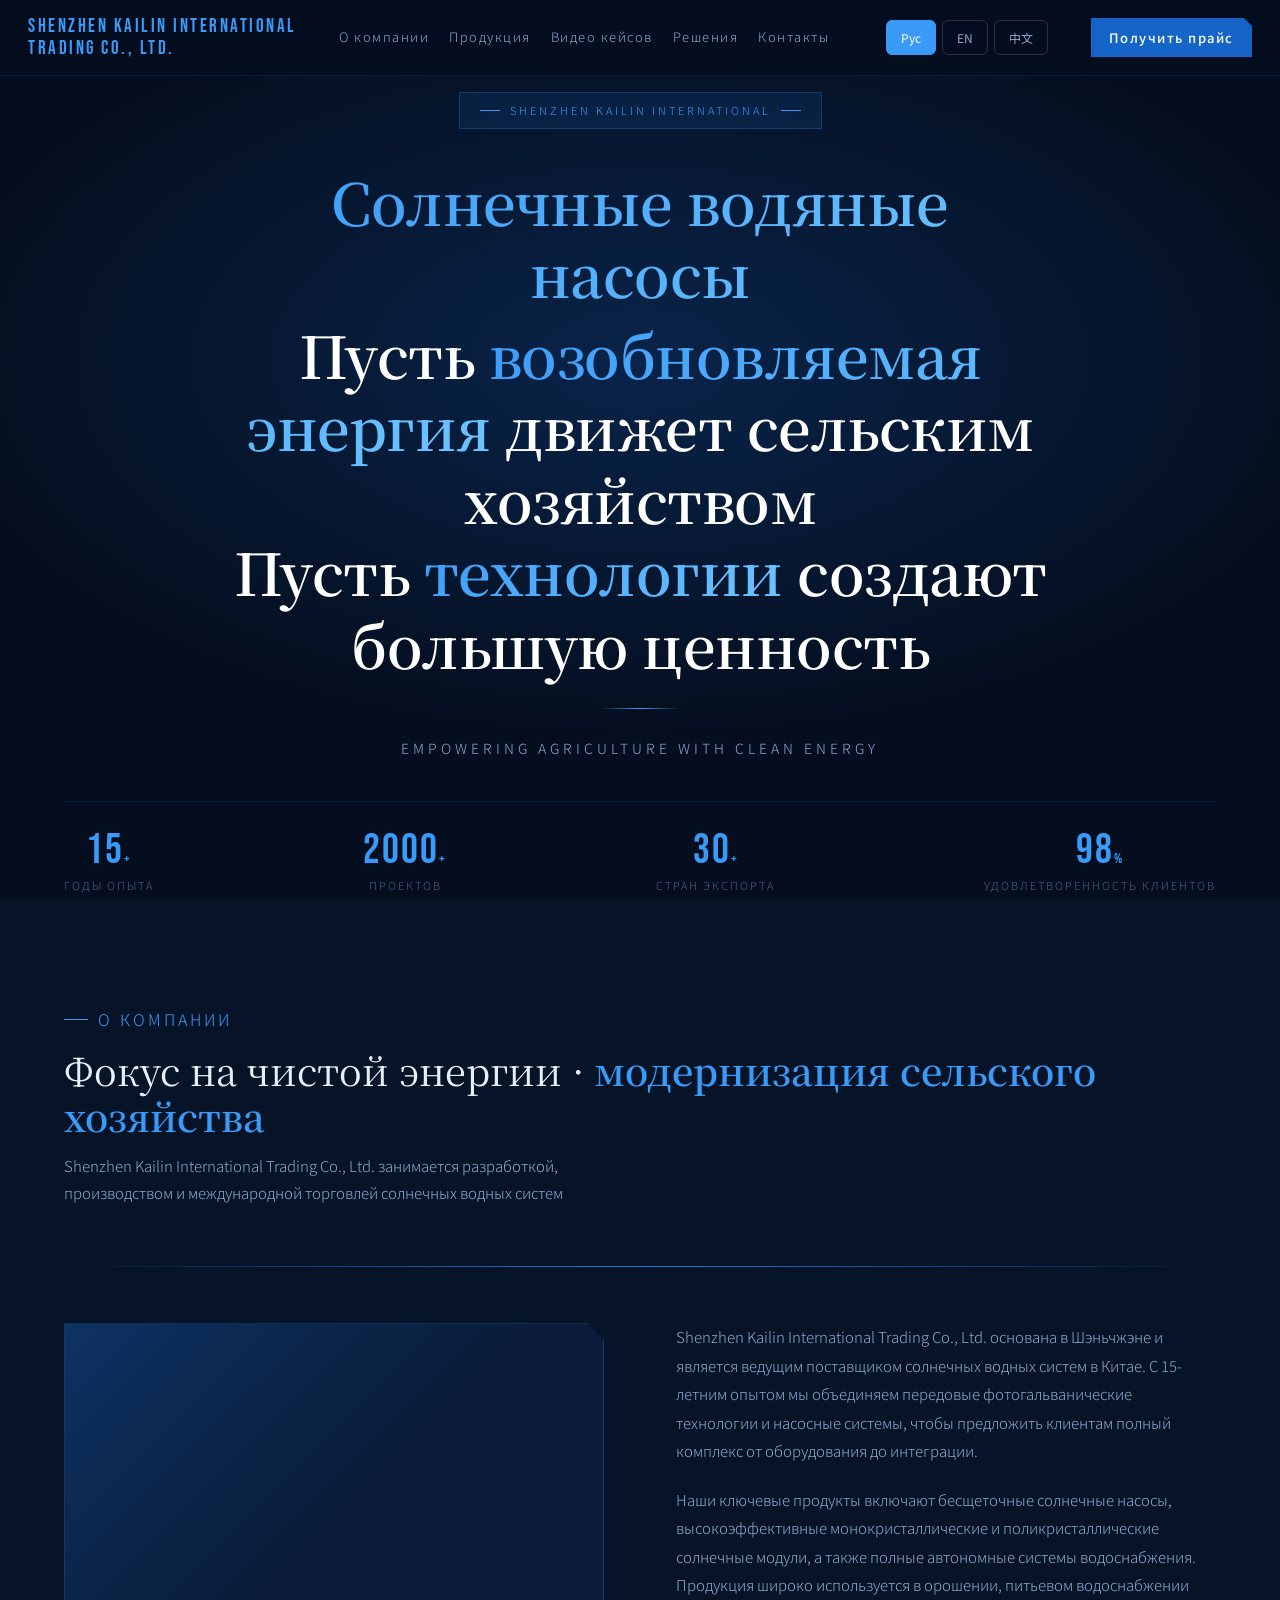
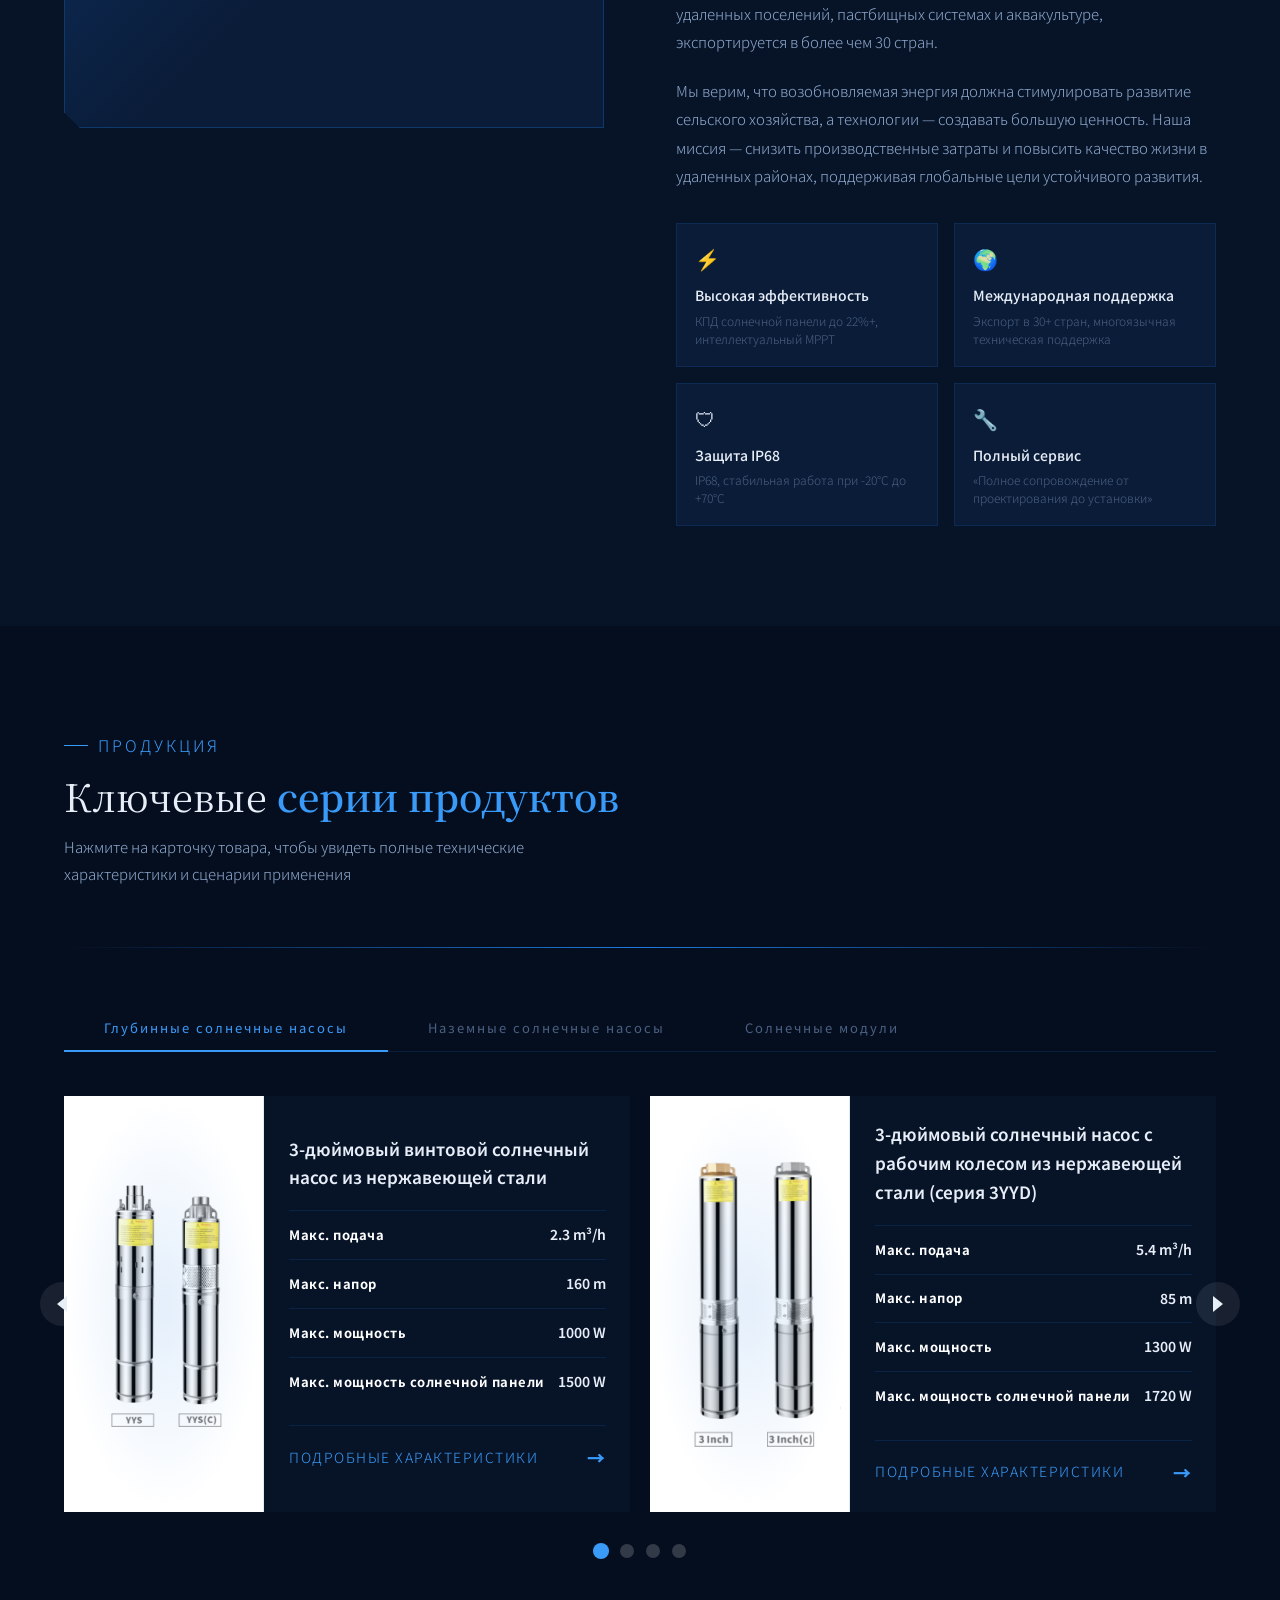
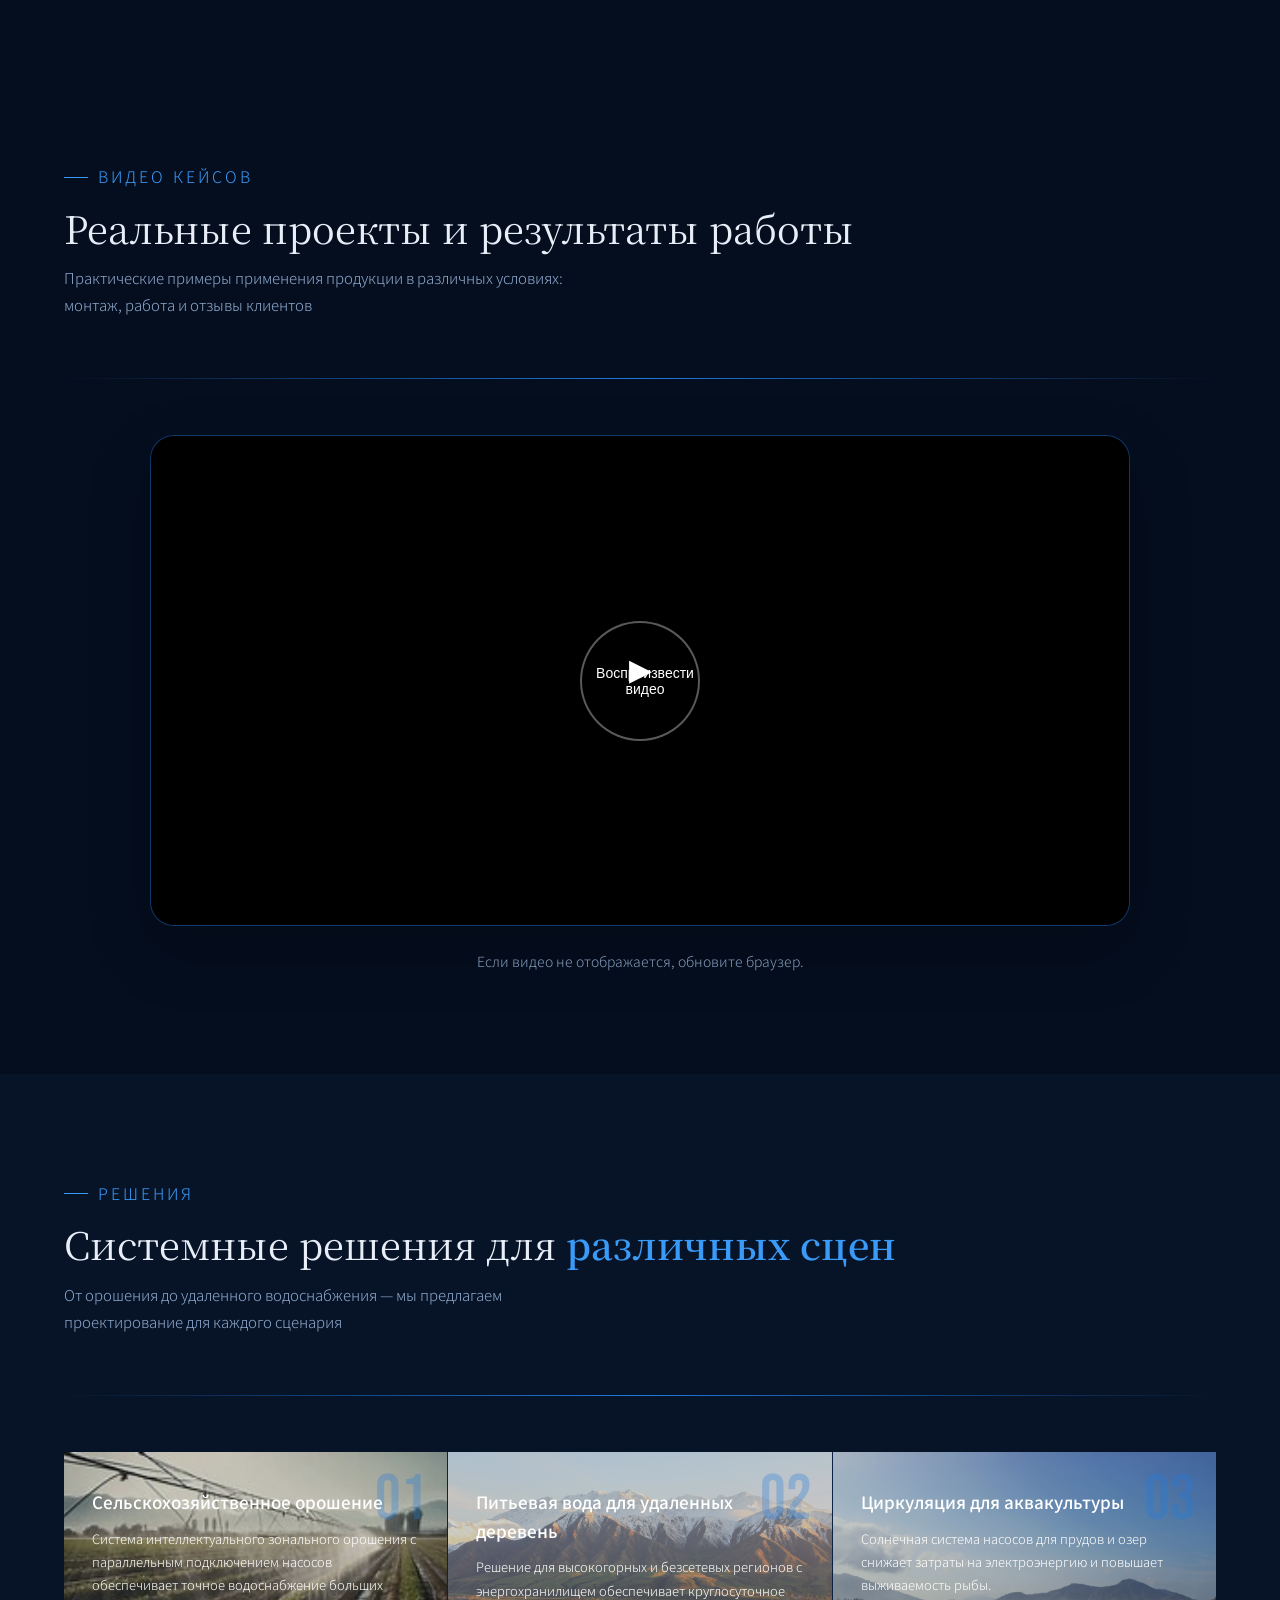
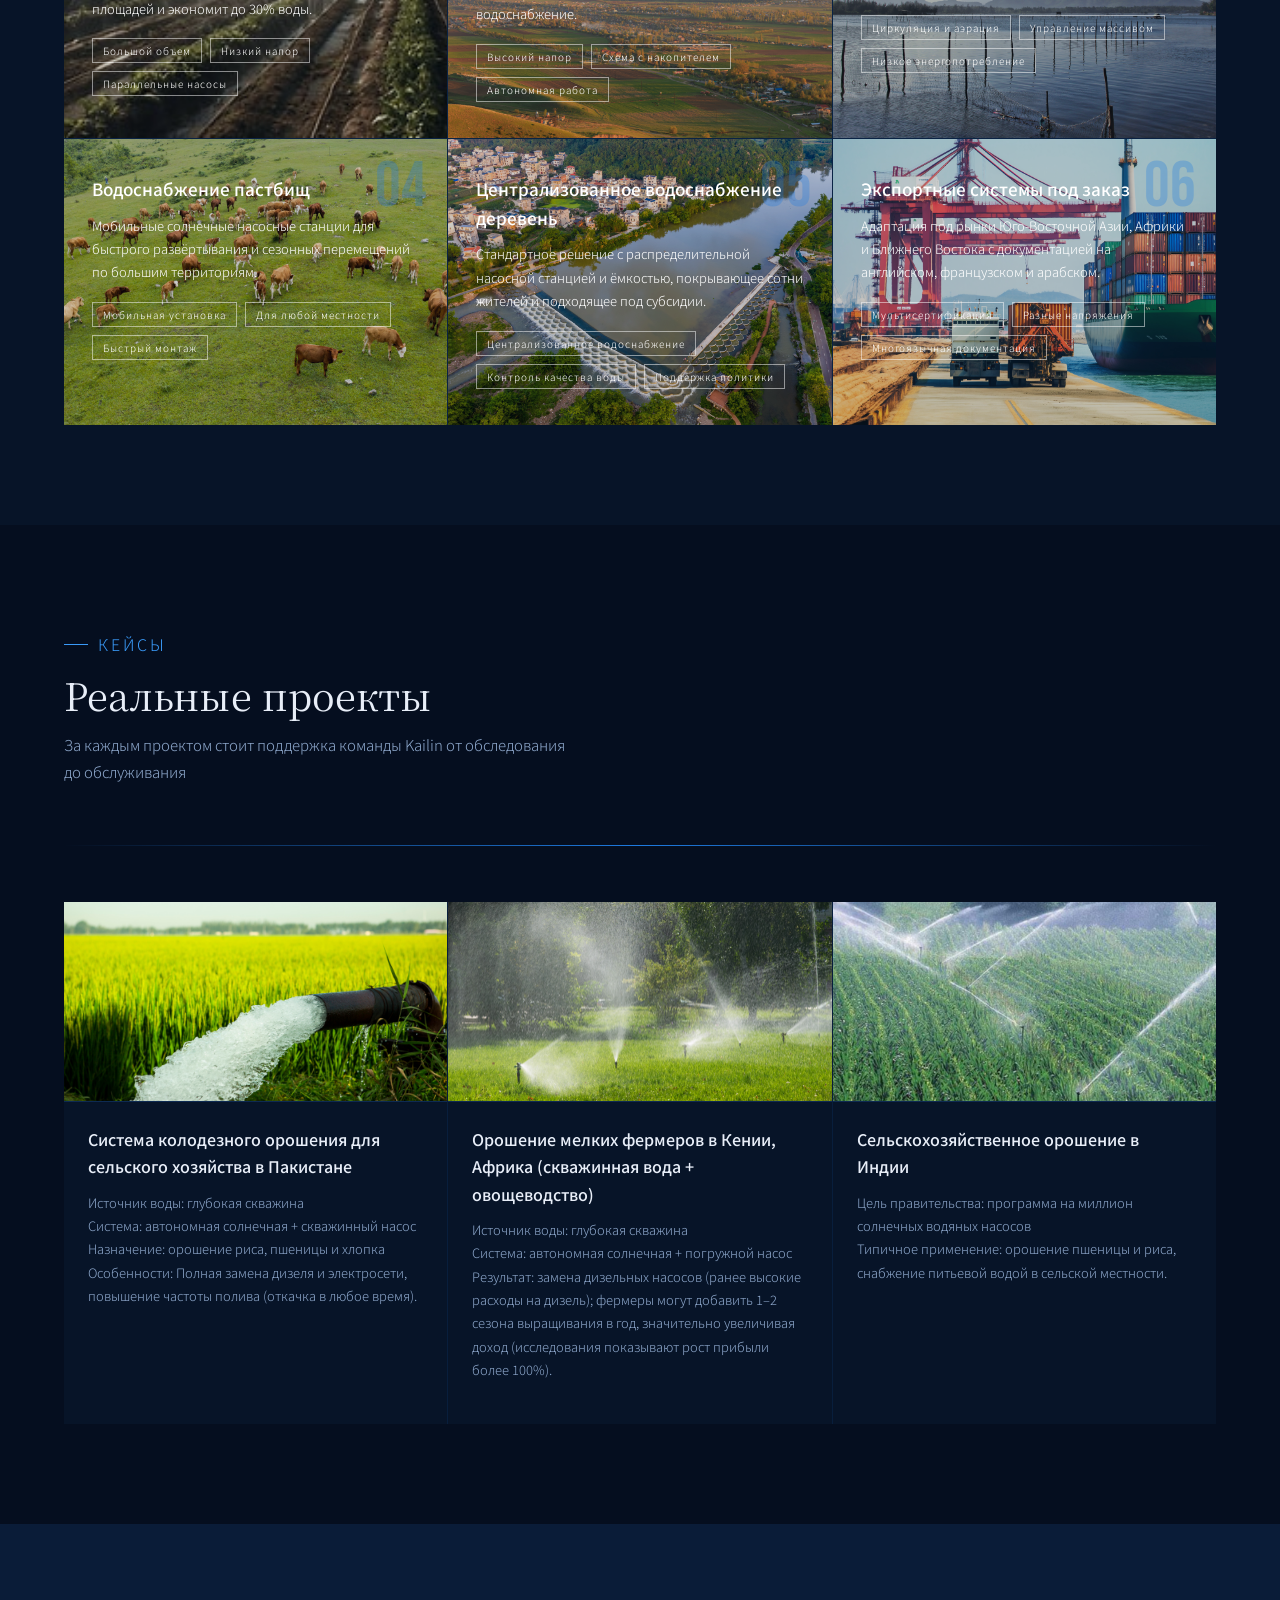
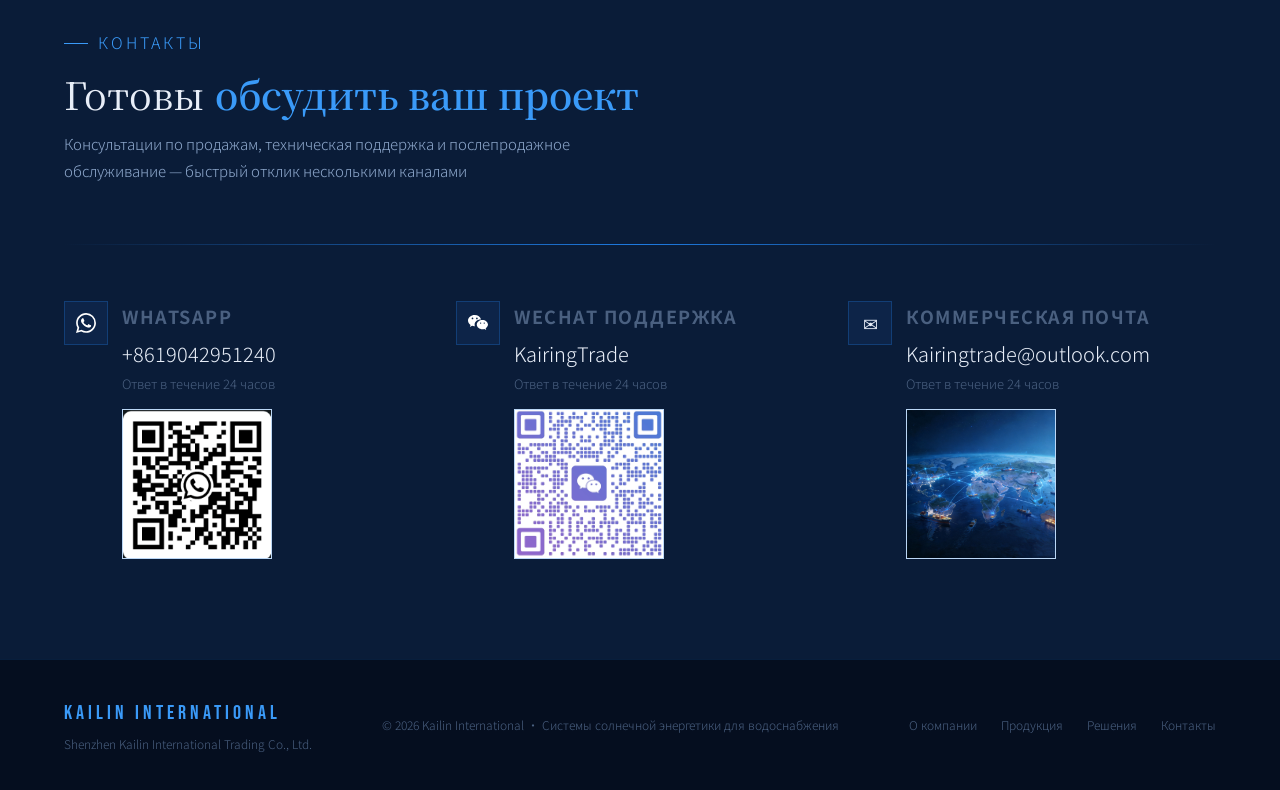
==== commit df300324: "feat: add WeChat QR code image for enhanced contact accessibility" ====
--- a/index.html
+++ b/index.html
@@ -52,10 +52,18 @@
   --border:rgba(30,122,224,0.15);
   --border2:rgba(30,122,224,0.3);
   --border3:rgba(30,122,224,0.5);
+  --nav-h:76px;
 }
 *{box-sizing:border-box;margin:0;padding:0}
-html{scroll-behavior:smooth}
+html{
+  scroll-behavior:smooth;
+  scroll-padding-top:calc(var(--nav-h) + 12px);
+  -webkit-text-size-adjust:100%;
+  overflow-x:hidden;
+}
+img,video,svg{max-width:100%}
 body{font-family:'Noto Sans SC',sans-serif;font-weight:300;background:var(--navy);color:var(--text);overflow-x:hidden;line-height:1.7;opacity:0;transition:opacity .2s ease}
+body.menu-open,body.modal-open{overflow:hidden}
 body.ready{opacity:1}
 body.ready{opacity:1}
 ::-webkit-scrollbar{width:4px}
@@ -66,12 +74,29 @@
 nav{
   position:fixed;top:0;left:0;right:0;z-index:200;
   display:flex;align-items:center;justify-content:space-between;
-  padding:0 64px;height:76px;
+  padding:0 64px;height:var(--nav-h);
   background:rgba(5,14,31,0.94);
   backdrop-filter:blur(20px);
   border-bottom:1px solid var(--border);
 }
-.nav-brand{display:flex;flex-direction:column;gap:2px}
+.nav-brand{display:flex;flex-direction:column;gap:2px;justify-content:center;min-width:0}
+.nav-brand-text{
+  font-family:'Bebas Neue',sans-serif;
+  font-size:22px;letter-spacing:4px;color:var(--blue3);
+  line-height:1.15;
+}
+.nav-toggle{
+  display:none;flex-direction:column;justify-content:center;gap:5px;
+  width:44px;height:44px;padding:10px;margin-right:-8px;
+  background:transparent;border:none;cursor:pointer;
+}
+.nav-toggle span{
+  display:block;width:100%;height:2px;background:var(--text);
+  border-radius:2px;transition:transform .25s,opacity .2s;
+}
+nav.open .nav-toggle span:nth-child(1){transform:translateY(7px) rotate(45deg)}
+nav.open .nav-toggle span:nth-child(2){opacity:0}
+nav.open .nav-toggle span:nth-child(3){transform:translateY(-7px) rotate(-45deg)}
 .nav-links{display:flex;gap:32px}
 .lang-switcher{display:flex;gap:8px;align-items:center;margin-left:24px}
 .lang-btn{
@@ -90,6 +115,7 @@
 }
 .lang-btn.on{background:var(--blue3);border-color:var(--blue3);color:#fff}
 .lang-btn:hover{color:#fff;border-color:var(--blue3)}
+.lang-btn{white-space:nowrap}
 .nav-brand-en{
   font-family:'Bebas Neue',sans-serif;
   font-size:22px;letter-spacing:4px;color:var(--blue3);
@@ -100,6 +126,7 @@
 .nav-links a{
   font-size:13px;letter-spacing:1.5px;color:var(--text2);
   text-decoration:none;transition:color .2s;position:relative;
+  white-space:nowrap;
 }
 .nav-links a::after{
   content:'';position:absolute;bottom:-4px;left:0;width:0;height:1px;
@@ -110,14 +137,14 @@
 .nav-btn{
   background:var(--blue);color:#fff;border:none;
   padding:10px 24px;font-size:13px;letter-spacing:1.5px;
-  cursor:pointer;font-family:'Noto Sans SC',sans-serif;font-weight:500;
+  cursor:pointer;font-family:'Noto Sans SC',sans-serif;font-weight:500;white-space:nowrap;
   transition:background .2s;clip-path:polygon(0 0,calc(100% - 8px) 0,100% 8px,100% 100%,0 100%);
 }
 .nav-btn:hover{background:var(--blue2)}
 
 /* ═══ HERO / VISION ═══ */
 #vision{
-  min-height:100vh;position:relative;
+  min-height:100vh;min-height:100svh;position:relative;
   display:flex;align-items:center;justify-content:center;
   text-align:center;overflow:hidden;
 }
@@ -316,7 +343,8 @@
 .pv-catalog{display:grid;grid-template-columns:minmax(220px,30%) minmax(0,1fr);gap:24px;align-items:stretch}
 .pv-image{display:flex;align-items:center;justify-content:center;min-height:360px;background:#fff;border:1px solid var(--border2);overflow:hidden}
 .pv-image img{width:100%;height:100%;object-fit:contain;padding:28px}
-.pv-table-wrap{overflow-x:auto;background:var(--navy2);border:1px solid var(--border2)}
+.pv-table-wrap{overflow-x:auto;-webkit-overflow-scrolling:touch;background:var(--navy2);border:1px solid var(--border2)}
+.tbl-hint{display:none;margin-top:10px;font-size:12px;color:var(--text3);letter-spacing:1px;text-align:center}
 .pv-table{width:100%;min-width:980px;border-collapse:collapse;color:var(--text);font-size:12px}
 .pv-table th,.pv-table td{padding:12px 10px;border-bottom:1px solid var(--border);text-align:left;vertical-align:middle;white-space:nowrap}
 .pv-table th{background:var(--navy4);color:var(--blue3);font-size:11px;letter-spacing:.5px;font-weight:600}
@@ -343,7 +371,7 @@
   font-size:60px;position:relative;overflow:hidden;padding:32px;
 }
 .pcard-img img{
-  max-width:100%;height:auto;display:block;object-fit:contain;
+  width:100%;height:100%;max-height:100%;display:block;object-fit:contain;
 }
 .pcard-glow{
   position:absolute;inset:0;
@@ -630,6 +658,7 @@
   display:flex;align-items:flex-start;justify-content:space-between;
   gap:16px;
 }
+.mhead>div:first-child{min-width:0;flex:1}
 .mhead-icon{
   width:60px;height:60px;background:var(--navy3);
   border:1px solid var(--border2);
@@ -664,6 +693,198 @@
 .madv-list{margin:4px 0 0 0;padding-left:20px;color:var(--text);font-size:13px;line-height:2}
 .madv-list li{margin-bottom:2px}
 .mvalue-img{width:100%;margin-top:20px;border-radius:8px;display:block}
+.mvalue-wrap{width:100%;overflow-x:auto;-webkit-overflow-scrolling:touch}
+
+/* ═══ RESPONSIVE — TABLET ═══ */
+@media(max-width:1024px){
+  nav{padding:0 24px}
+  .nav-links{gap:20px}
+  .pcard-img{aspect-ratio:16/9;max-height:360px}
+  .sec{padding:80px 32px}
+  .vision-headline,.vision-product{font-size:44px}
+  .vision-stats{left:32px;right:32px;bottom:60px}
+  .vstat-n{font-size:36px}
+  .sec-title{font-size:32px}
+  #company .inner{gap:48px}
+  .sol-grid{grid-template-columns:repeat(2,1fr)}
+  .case-grid{grid-template-columns:repeat(2,1fr)}
+  .cont-info{grid-template-columns:repeat(2,1fr)}
+  .frow{grid-template-columns:1fr}
+  footer{padding:32px}
+  .pv-table{min-width:900px}
+}
+
+/* ═══ RESPONSIVE — NARROW DESKTOP NAV ═══ */
+@media(min-width:1101px) and (max-width:1400px){
+  nav{padding:0 28px}
+  .nav-links{gap:20px}
+  .lang-switcher{margin-left:14px;gap:6px}
+  .nav-brand-text{font-size:19px;letter-spacing:2.5px}
+  .nav-btn{padding:10px 18px}
+}
+
+/* ═══ RESPONSIVE — COLLAPSIBLE NAV ═══ */
+@media(max-width:1100px){
+  :root{--nav-h:60px}
+  nav{
+    flex-wrap:wrap;height:auto;padding:0 16px;gap:0;
+    max-height:var(--nav-h);overflow:hidden;
+    transition:max-height .3s ease;
+  }
+  nav.open{max-height:100vh;max-height:100svh;overflow-y:auto;background:rgba(5,14,31,0.985)}
+  .nav-brand{height:var(--nav-h);flex:1 1 0;min-width:0;order:1;overflow:hidden}
+  .nav-brand-text{
+    font-size:17px;letter-spacing:2px;
+    display:-webkit-box;-webkit-line-clamp:2;-webkit-box-orient:vertical;overflow:hidden;
+  }
+  .lang-switcher{order:2;margin-left:0;gap:6px;height:var(--nav-h)}
+  .lang-btn{padding:7px 10px;font-size:12px}
+  .nav-toggle{display:flex;order:3;height:var(--nav-h)}
+  .nav-links{
+    order:4;width:100%;flex-direction:column;gap:0;
+    padding:4px 0 0;border-top:1px solid var(--border);
+  }
+  .nav-links a{
+    display:block;padding:15px 2px;font-size:15px;letter-spacing:1px;
+    color:var(--text);border-bottom:1px solid var(--border);
+  }
+  .nav-links a::after{display:none}
+  .nav-btn{order:5;width:100%;margin:18px 0 22px;padding:14px;font-size:14px}
+}
+
+/* ═══ RESPONSIVE — MOBILE ═══ */
+@media(max-width:768px){
+  /* — VISION — */
+  #vision{
+    min-height:100svh;
+    padding:calc(var(--nav-h) + 44px) 0 48px;
+    flex-direction:column;align-items:stretch;justify-content:center;gap:32px;
+  }
+  .vision-content{padding:0 20px}
+  .vision-badge{font-size:10px;letter-spacing:2px;padding:6px 14px;margin-bottom:24px}
+  .vision-product,.vision-headline{font-size:28px;line-height:1.3;letter-spacing:0}
+  .vision-sub{font-size:14px;letter-spacing:2px}
+  .vision-tagline{font-size:11px;letter-spacing:2px;margin-bottom:32px}
+  .vision-divider{margin:20px auto}
+  .vision-btns{flex-direction:column;align-items:center;gap:12px}
+  .btn-p,.btn-o{width:100%;max-width:280px;text-align:center}
+  html[lang] .vision-stats{
+    position:relative;z-index:1;left:auto;right:auto;bottom:auto;
+    display:grid;grid-template-columns:1fr 1fr;gap:18px 12px;
+    margin:0 20px;padding-top:22px;
+  }
+  .vstat-n{font-size:24px}
+  .vstat-u{font-size:12px}
+  .vstat-l{font-size:9px;letter-spacing:1px}
+
+  /* — SECTION COMMON — */
+  .sec{padding:60px 20px}
+  .sec-head{margin-bottom:36px}
+  .sec-eye{font-size:13px}
+  .sec-title{font-size:24px}
+  .sec-sub{font-size:14px}
+  .gold-line{margin-bottom:36px}
+
+  /* — COMPANY — */
+  #company .inner{grid-template-columns:1fr;gap:36px}
+  .co-img-frame{aspect-ratio:16/10}
+  .co-img-badge{padding:14px 18px;bottom:-10px;right:-10px}
+  .co-img-badge-n{font-size:32px}
+  .co-feats{grid-template-columns:1fr}
+
+  /* — PRODUCTS — */
+  .prod-tabs{flex-wrap:wrap;gap:8px;margin-bottom:28px}
+  .tab-btn{padding:10px 16px;font-size:12px;letter-spacing:1px}
+  .slide.on{grid-template-columns:1fr}
+  .pcard{min-height:auto}
+  .pcard-img{min-width:0;width:100%;padding:16px;aspect-ratio:4/3;max-height:300px}
+  .pcard-img img{max-height:100%}
+  .pcard-body{padding:20px}
+  .pcard-name{font-size:16px}
+  .prow{font-size:12px;padding:10px 0}
+  .pv-catalog{grid-template-columns:1fr;gap:16px}
+  .pv-image{min-height:0;aspect-ratio:4/3}
+  .pv-image img{padding:16px}
+  .pv-table-wrap{margin:0 -20px;border-left:none;border-right:none}
+  .pv-table{min-width:700px;font-size:11px}
+  .pv-table th,.pv-table td{padding:8px 6px}
+  .tbl-hint{display:block}
+  .page-dots{gap:4px;margin-top:4px}
+  .dot{width:12px;height:12px;background-clip:content-box;border:6px solid transparent;box-sizing:content-box}
+
+  /* — VIDEO — */
+  .video-frame{border-radius:16px}
+  .video-playbtn{
+    width:auto;height:auto;min-height:52px;max-width:86%;
+    padding:12px 22px 12px 46px;border-radius:999px;font-size:13px;
+    text-align:center;line-height:1.3;
+  }
+  .video-playbtn::before{left:26px;top:50%;font-size:17px}
+  .video-playbtn span{margin-left:0}
+  .video-note{font-size:13px;padding:0 8px}
+
+  /* — SOLUTIONS — */
+  .sol-grid{grid-template-columns:1fr}
+  .scard{padding:24px 20px}
+  .scard::before{font-size:48px;top:10px;right:14px}
+  .scard-title{font-size:16px}
+  .scard-desc{font-size:12px}
+
+  /* — CASES — */
+  .case-grid{grid-template-columns:1fr}
+  .ccard-img{height:180px}
+
+  /* — CONTACT — */
+  .cont-grid{gap:36px}
+  .cont-info{grid-template-columns:1fr;gap:20px}
+  .cinfo-item{flex-direction:column;gap:12px}
+  .cinfo-qr{width:120px;height:120px}
+  .cont-form{padding:24px 20px}
+  .form-box{padding:24px 20px}
+
+  /* — FOOTER — */
+  footer{flex-direction:column;align-items:center;text-align:center;padding:28px 20px;gap:12px}
+  .foot-links{justify-content:center;flex-wrap:wrap}
+
+  /* — MODAL — */
+  .overlay{padding:12px 8px}
+  .mbox{max-height:90vh;max-height:90svh}
+  .mhead{padding:18px 16px 14px;gap:10px}
+  .mhead-icon{width:44px;height:44px;font-size:20px}
+  .mname{font-size:17px;line-height:1.4}
+  .mbody{padding:20px 16px}
+  table.spec td{font-size:12px;padding:6px 4px}
+  table.spec td:first-child{white-space:normal;word-break:break-word}
+  .mvalue-img{min-width:560px}
+  .mspec-sec{font-size:12px}
+}
+
+/* ═══ RESPONSIVE — LARGE PHONE / SMALL TABLET ═══ */
+@media(min-width:600px) and (max-width:768px){
+  .vision-product,.vision-headline{font-size:38px}
+  html[lang] .vision-stats{grid-template-columns:repeat(4,1fr)}
+  .sec-title{font-size:28px}
+  .co-feats{grid-template-columns:1fr 1fr}
+  .sol-grid,.case-grid{grid-template-columns:repeat(2,1fr)}
+  .cont-info{grid-template-columns:repeat(2,1fr)}
+}
+
+/* ═══ RESPONSIVE — SMALL MOBILE ═══ */
+@media(max-width:480px){
+  .vision-product,.vision-headline{font-size:24px}
+  html[lang] .vision-stats{gap:14px 10px;margin:0 16px}
+  .vstat-n{font-size:20px}
+  .sec{padding:52px 16px}
+  .sec-title{font-size:22px}
+  .tab-btn{padding:8px 12px;font-size:11px}
+  .prod-tabs{gap:6px}
+  .pcard-name{font-size:15px}
+  .scard::before{font-size:40px}
+  .cinfo-val{font-size:14px;word-break:break-word}
+  .pv-table-wrap{margin:0 -16px}
+  .nav-brand-text{font-size:16px;letter-spacing:2px}
+  .lang-btn{padding:6px 8px;font-size:11px}
+}
 </style>
 </head>
 <body>
@@ -673,7 +894,7 @@
   <div class="nav-brand">
     <div class="nav-brand-text" data-i18n="nav.brand">KAILIN INTERNATIONAL</div>
   </div>
-  <div class="nav-links">
+  <div class="nav-links" id="navLinks">
     <a href="#company" data-i18n="nav.company">公司介绍</a>
     <a href="#products" data-i18n="nav.products">产品展示</a>
     <a href="#video" data-i18n="nav.video">案例视频</a>
@@ -686,6 +907,9 @@
     <button class="lang-btn" data-lang="zh" onclick="setLanguage('zh', this)">中文</button>
   </div>
   <button class="nav-btn" onclick="scroll2('contact')" data-i18n="nav.quote">获取报价</button>
+  <button class="nav-toggle" type="button" id="navToggle" onclick="toggleMenu()" aria-label="Menu" aria-expanded="false" aria-controls="navLinks">
+    <span></span><span></span><span></span>
+  </button>
 </nav>
 
 <!-- VISION -->
@@ -759,7 +983,7 @@
         <div class="slide on">
           <div class="pcard" onclick="openM('v1')">
             <div class="pcard-img" style="padding:0;">
-              <img src="img/1.1.3inch.png" alt="产品展示图" style="width:100%;height:100%;object-fit:contain;">
+              <img src="img/1.1.3inch.png" alt="产品展示图">
               <div class="pcard-glow"></div>
             </div>
             <div class="pcard-body">
@@ -775,7 +999,7 @@
           </div>
           <div class="pcard" onclick="openM('v2')">
             <div class="pcard-img" style="padding:8px;">
-              <img src="img/2.1.3inch.png" alt="产品展示图" style="width:100%;height:100%;object-fit:contain;">
+              <img src="img/2.1.3inch.png" alt="产品展示图">
               <div class="pcard-glow"></div>
             </div>
             <div class="pcard-body">
@@ -793,7 +1017,7 @@
         <div class="slide">
           <div class="pcard" onclick="openM('v3')">
             <div class="pcard-img" style="padding:0;">
-              <img src="img/3.146inch.png" alt="产品展示图" style="width:100%;height:100%;object-fit:contain;">
+              <img src="img/3.146inch.png" alt="产品展示图">
               <div class="pcard-glow"></div>
             </div>
             <div class="pcard-body">
@@ -809,7 +1033,7 @@
           </div>
           <div class="pcard" onclick="openM('v4')">
             <div class="pcard-img" style="padding:0;">
-              <img src="img/4.134inch.jpg" alt="产品展示图" style="width:100%;height:100%;object-fit:contain;">
+              <img src="img/4.134inch.jpg" alt="产品展示图">
               <div class="pcard-glow"></div>
             </div>
             <div class="pcard-body">
@@ -827,7 +1051,7 @@
         <div class="slide">
           <div class="pcard" onclick="openM('v5')">
             <div class="pcard-img" style="padding:0;">
-              <img src="img/5.4inch.jpg" alt="产品展示图" style="width:100%;height:100%;object-fit:contain;">
+              <img src="img/5.4inch.jpg" alt="产品展示图">
               <div class="pcard-glow"></div>
             </div>
             <div class="pcard-body">
@@ -843,7 +1067,7 @@
           </div>
           <div class="pcard" onclick="openM('v6')">
             <div class="pcard-img" style="padding:0;">
-              <img src="img/6.34inch.png" alt="产品展示图" style="width:100%;height:100%;object-fit:contain;">
+              <img src="img/6.34inch.png" alt="产品展示图">
               <div class="pcard-glow"></div>
             </div>
             <div class="pcard-body">
@@ -861,7 +1085,7 @@
         <div class="slide">
           <div class="pcard" onclick="openM('v7')">
             <div class="pcard-img" style="padding:0;">
-              <img src="img/7.16810inch.png" alt="产品展示图" style="width:100%;height:100%;object-fit:contain;">
+              <img src="img/7.16810inch.png" alt="产品展示图">
               <div class="pcard-glow"></div>
             </div>
             <div class="pcard-body">
@@ -894,7 +1118,7 @@
         <div class="slide on">
           <div class="pcard" onclick="openM('lp1')">
             <div class="pcard-img" style="padding:8px;">
-              <img src="img/SCPM1inch.jpg" alt="产品展示图" style="width:100%;height:100%;object-fit:contain;">
+              <img src="img/SCPM1inch.jpg" alt="产品展示图">
               <div class="pcard-glow"></div>
             </div>
             <div class="pcard-body">
@@ -910,7 +1134,7 @@
           </div>
           <div class="pcard" onclick="openM('lp2')">
             <div class="pcard-img" style="padding:8px;">
-              <img src="img/9.1.1SQBchange.jpg" alt="产品展示图" style="width:100%;height:100%;object-fit:contain;">
+              <img src="img/9.1.1SQBchange.jpg" alt="产品展示图">
               <div class="pcard-glow"></div>
             </div>
             <div class="pcard-body">
@@ -928,7 +1152,7 @@
         <div class="slide">
           <div class="pcard" onclick="openM('lp3')">
             <div class="pcard-img" style="padding:8px;">
-              <img src="img/10.3.1SJET.png" alt="产品展示图" style="width:100%;height:100%;object-fit:contain;">
+              <img src="img/10.3.1SJET.png" alt="产品展示图">
               <div class="pcard-glow"></div>
             </div>
             <div class="pcard-body">
@@ -944,7 +1168,7 @@
           </div>
           <div class="pcard" onclick="openM('lp4')">
             <div class="pcard-img" style="padding:8px;">
-              <img src="img/10.4.1SZB .png" alt="产品展示图" style="width:100%;height:100%;object-fit:contain;">
+              <img src="img/10.4.1SZB .png" alt="产品展示图">
               <div class="pcard-glow"></div>
             </div>
             <div class="pcard-body">
@@ -962,7 +1186,7 @@
         <div class="slide">
           <div class="pcard" onclick="openM('lp5')">
             <div class="pcard-img" style="padding:8px;">
-              <img src="img/12.5.1SJP.png" alt="产品展示图" style="width:100%;height:100%;object-fit:contain;">
+              <img src="img/12.5.1SJP.png" alt="产品展示图">
               <div class="pcard-glow"></div>
             </div>
             <div class="pcard-body">
@@ -998,7 +1222,7 @@
               <tr>
                 <th>产品规格</th><th>电池片数量</th><th>效率</th><th>功率范围(W)</th>
                 <th>电池片尺寸(mm)</th><th>功率公差</th><th>组件尺寸(mm)</th>
-                <th>组件重量</th><th>最高功率</th><th>最大功率点工作电流</th>
+                <th>组件重量(g)</th><th>最高功率</th><th>最大功率点工作电流</th>
               </tr>
             </thead>
             <tbody>
@@ -1015,6 +1239,7 @@
           </table>
         </div>
       </div>
+      <div class="tbl-hint" data-i18n="hint.swipeTable">← 左右滑动查看完整参数 →</div>
     </div>
   </div>
 </section>
@@ -1117,7 +1342,7 @@
           <div class="cinfo-label" data-i18n="contact.wechat" style="font-size:18px;font-weight:700">WeChat</div>
           <div class="cinfo-val" style="font-size:20px">KairingTrade</div>
           <div class="cinfo-sub" data-i18n="contact.replyTime">24小时内回复</div>
-          <div class="cinfo-qr"><img src="img/wechat.png" alt="微信二维码"></div>
+          <div class="cinfo-qr"><img src="img/wechat-qr.png" alt="微信二维码"></div>
         </div>
       </div>
       <div class="cinfo-item">
@@ -1244,6 +1469,8 @@
     'video.title':'Реальные проекты и результаты работы',
     'video.sub':'Практические примеры применения продукции в различных условиях: монтаж, работа и отзывы клиентов',
     'video.note':'Если видео не отображается, обновите браузер.',
+    'hint.swipeTable':'← Прокрутите таблицу вправо/влево →',
+    '左右滑动查看完整参数':'← Прокрутите вправо/влево, чтобы увидеть все параметры →',
     'video.play':'Воспроизвести видео',
     'video.fallback':'Ваш браузер не поддерживает воспроизведение видео. Пожалуйста, обновите браузер.',
     'vision.badge':'Shenzhen Kailin International',
@@ -1354,6 +1581,7 @@
     'contact.scanPrompt':'Добавьте в WeChat для быстрой связи',
     '请填写姓名和联系电话':'Пожалуйста, укажите имя и телефон',
     '提交中…':'Отправка…',
+    'solutions.eye':'Решения',
     'solutions.title':'Системные решения для <strong>различных сцен</strong>',
     'solutions.sub':'От орошения до удаленного водоснабжения — мы предлагаем проектирование для каждого сценария',
     'cases.eye':'Кейсы',
@@ -1398,6 +1626,31 @@
     'hint.solar':'КПД до 22%+, интеллектуальный трекинг MPPT',
     'view.detail':'Подробные характеристики',
     'button.request':'Получить прайс',
+    /* — таблица фотомодулей — */
+    '产品规格':'Спецификация',
+    '电池片数量':'Кол-во элементов',
+    '效率':'КПД',
+    '功率范围(W)':'Диапазон мощности (Вт)',
+    '电池片尺寸(mm)':'Размер элемента (мм)',
+    '功率公差':'Допуск мощности',
+    '组件尺寸(mm)':'Размер модуля (мм)',
+    '组件重量(g)':'Вес модуля (г)',
+    '最高功率':'Макс. мощность',
+    '最大功率点工作电流':'Ток в точке макс. мощности',
+    '多晶18v20w':'Поли 18В 20Вт',
+    '多晶18v15w':'Поли 18В 15Вт',
+    '多晶18v30w':'Поли 18В 30Вт',
+    '单晶18v20w':'Моно 18В 20Вт',
+    '单晶18v25w':'Моно 18В 25Вт',
+    '单晶18v35w':'Моно 18В 35Вт',
+    'DC5521连接线':'Кабель DC5521',
+    '3米鳄鱼夹连接线':'Кабель 3 м с зажимами «крокодил»',
+    '1米电缆':'Кабель 1 м',
+    '15w':'15 Вт',
+    '20w':'20 Вт',
+    '25w':'25 Вт',
+    '30w':'30 Вт',
+    '35w':'35 Вт',
     '深井太阳能泵':'Глубинные солнечные насосы',
     '陆地太阳能泵':'Наземные солнечные насосы',
     '光伏板':'Солнечные модули',
@@ -1548,6 +1801,8 @@
     'video.title':'Real Project Applications & Performance',
     'video.sub':'See real-world applications of our products in different scenarios, including installation, operation, and customer feedback',
     'video.note':'If the video does not load, please refresh or use a modern browser.',
+    'hint.swipeTable':'← Swipe the table to see all columns →',
+    '左右滑动查看完整参数':'← Swipe to see all specifications →',
     'video.play':'Play Video',
     'video.fallback':'Your browser does not support video playback. Please update your browser.',
     'vision.badge':'Shenzhen Kailin International',
@@ -1658,6 +1913,7 @@
     'contact.scanPrompt':'Scan to add on WeChat for faster contact',
     '请填写姓名和联系电话':'Please fill in name and phone',
     '提交中…':'Submitting…',
+    'solutions.eye':'Solutions',
     'solutions.title':'System solutions for <strong>diverse scenarios</strong>',
     'solutions.sub':'From agricultural irrigation to remote water supply, we provide targeted system designs',
     'cases.eye':'Case Studies',
@@ -1702,6 +1958,31 @@
     'hint.solar':'Solar conversion efficiency up to 22%+, MPPT tracking',
     'view.detail':'View details',
     'button.request':'Get Quote',
+    /* — PV module table — */
+    '产品规格':'Specification',
+    '电池片数量':'Number of cells',
+    '效率':'Efficiency',
+    '功率范围(W)':'Power range (W)',
+    '电池片尺寸(mm)':'Cell size (mm)',
+    '功率公差':'Power tolerance',
+    '组件尺寸(mm)':'Module size (mm)',
+    '组件重量(g)':'Module weight (g)',
+    '最高功率':'Max. power',
+    '最大功率点工作电流':'Current at max. power point',
+    '多晶18v20w':'Poly 18V 20W',
+    '多晶18v15w':'Poly 18V 15W',
+    '多晶18v30w':'Poly 18V 30W',
+    '单晶18v20w':'Mono 18V 20W',
+    '单晶18v25w':'Mono 18V 25W',
+    '单晶18v35w':'Mono 18V 35W',
+    'DC5521连接线':'DC5521 cable',
+    '3米鳄鱼夹连接线':'3 m alligator-clip cable',
+    '1米电缆':'1 m cable',
+    '15w':'15 W',
+    '20w':'20 W',
+    '25w':'25 W',
+    '30w':'30 W',
+    '35w':'35 W',
     '深井太阳能泵':'Deep-well solar pumps',
     '陆地太阳能泵':'Surface solar pumps',
     '光伏板':'Solar panels',
@@ -1852,6 +2133,7 @@
     'video.title':'真实项目应用与运行效果展示',
     'video.sub':'展示产品在不同场景中的实际应用案例，安装过程、运行效果及客户使用反馈',
     'video.note':'如浏览器不支持视频，请升级浏览器或刷新页面。',
+    'hint.swipeTable':'← 左右滑动查看完整参数 →',
     'video.play':'播放视频',
     'video.fallback':'您的浏览器不支持视频播放，请升级浏览器。',
     'vision.badge':'深圳市凯霖国际贸易有限公司',
@@ -1962,6 +2244,7 @@
     'contact.scanPrompt':'扫码添加，快速响应',
     '请填写姓名和联系电话':'请填写姓名和联系电话',
     '提交中…':'提交中…',
+    'solutions.eye':'解决方案',
     'solutions.title':'面向<strong>多元场景</strong>的系统方案',
     'solutions.sub':'从农业灌溉到偏远供水，我们为各类应用场景提供针对性系统设计',
     'cases.eye':'案例展示',
@@ -2076,7 +2359,37 @@
   var btn = document.querySelector('.lang-btn[data-lang="' + lang + '"]');
   if(!btn) btn = document.querySelector('.lang-btn[data-lang="ru"]');
   setLanguage(lang, btn);
+
+  document.querySelectorAll('.nav-links a').forEach(function(a){
+    a.addEventListener('click', closeMenu);
+  });
+  window.addEventListener('resize', function(){
+    if(window.innerWidth > 1100) closeMenu();
+  });
+  document.addEventListener('keydown', function(e){
+    if(e.key === 'Escape'){ closeMenu(); closeM(); }
+  });
+  enableSwipe();
 });
+
+/* — SWIPE BETWEEN PRODUCT SLIDES ON TOUCH DEVICES — */
+function enableSwipe(){
+  document.querySelectorAll('.slider-pages').forEach(function(pages){
+    var x0=null,y0=null;
+    pages.addEventListener('touchstart', function(e){
+      x0=e.touches[0].clientX; y0=e.touches[0].clientY;
+    }, {passive:true});
+    pages.addEventListener('touchend', function(e){
+      if(x0===null) return;
+      var dx=e.changedTouches[0].clientX-x0;
+      var dy=e.changedTouches[0].clientY-y0;
+      x0=null;
+      if(Math.abs(dx)<50 || Math.abs(dx)<Math.abs(dy)) return;
+      var ref=pages.querySelector('.slide-nav') || pages.querySelector('.slide');
+      if(ref) changeSlide(ref, dx<0 ? 1 : -1);
+    }, {passive:true});
+  });
+}
 
 function openM(id){
   var d=DB[id];
@@ -2123,15 +2436,39 @@
     }
     html+='<div class="mspec-sec">'+translateText('参数以及部分型号', lang)+'</div>';
     var pImg=(d.pumpImgByLang&&d.pumpImgByLang[lang])||d.pumpImg||'img/value.png';
-    html+='<img src="'+pImg+'" class="mvalue-img" alt="产品参数">';
+    html+='<div class="mvalue-wrap"><img src="'+pImg+'" class="mvalue-img" alt="产品参数"></div>';
+    html+='<div class="tbl-hint">'+translateText('左右滑动查看完整参数', lang)+'</div>';
     html+='<div style="font-size:16px;font-weight:700;color:var(--blue3);text-align:center;margin-top:16px;letter-spacing:2px;">'+translateText('更多参数需求请联系我们', lang)+'</div>';
   }
   document.getElementById('m-body').innerHTML=html;
   document.getElementById('overlay').classList.add('on');
-}
-function closeM(){document.getElementById('overlay').classList.remove('on')}
+  document.body.classList.add('modal-open');
+  closeMenu();
+}
+function closeM(){
+  document.getElementById('overlay').classList.remove('on');
+  document.body.classList.remove('modal-open');
+}
 function closeBg(e){if(e.target===document.getElementById('overlay'))closeM()}
-function scroll2(id){document.getElementById(id).scrollIntoView({behavior:'smooth'})}
+function scroll2(id){closeMenu();document.getElementById(id).scrollIntoView({behavior:'smooth'})}
+
+/* — MOBILE MENU — */
+function toggleMenu(){
+  var nav=document.querySelector('nav');
+  var open=!nav.classList.contains('open');
+  nav.classList.toggle('open',open);
+  document.body.classList.toggle('menu-open',open);
+  var t=document.getElementById('navToggle');
+  if(t)t.setAttribute('aria-expanded',open?'true':'false');
+}
+function closeMenu(){
+  var nav=document.querySelector('nav');
+  if(!nav||!nav.classList.contains('open'))return;
+  nav.classList.remove('open');
+  document.body.classList.remove('menu-open');
+  var t=document.getElementById('navToggle');
+  if(t)t.setAttribute('aria-expanded','false');
+}
 function switchTab(id,btn){
   document.querySelectorAll('.tab-btn').forEach(function(b){b.classList.remove('on')});
   document.querySelectorAll('.tp').forEach(function(p){p.classList.remove('on')});
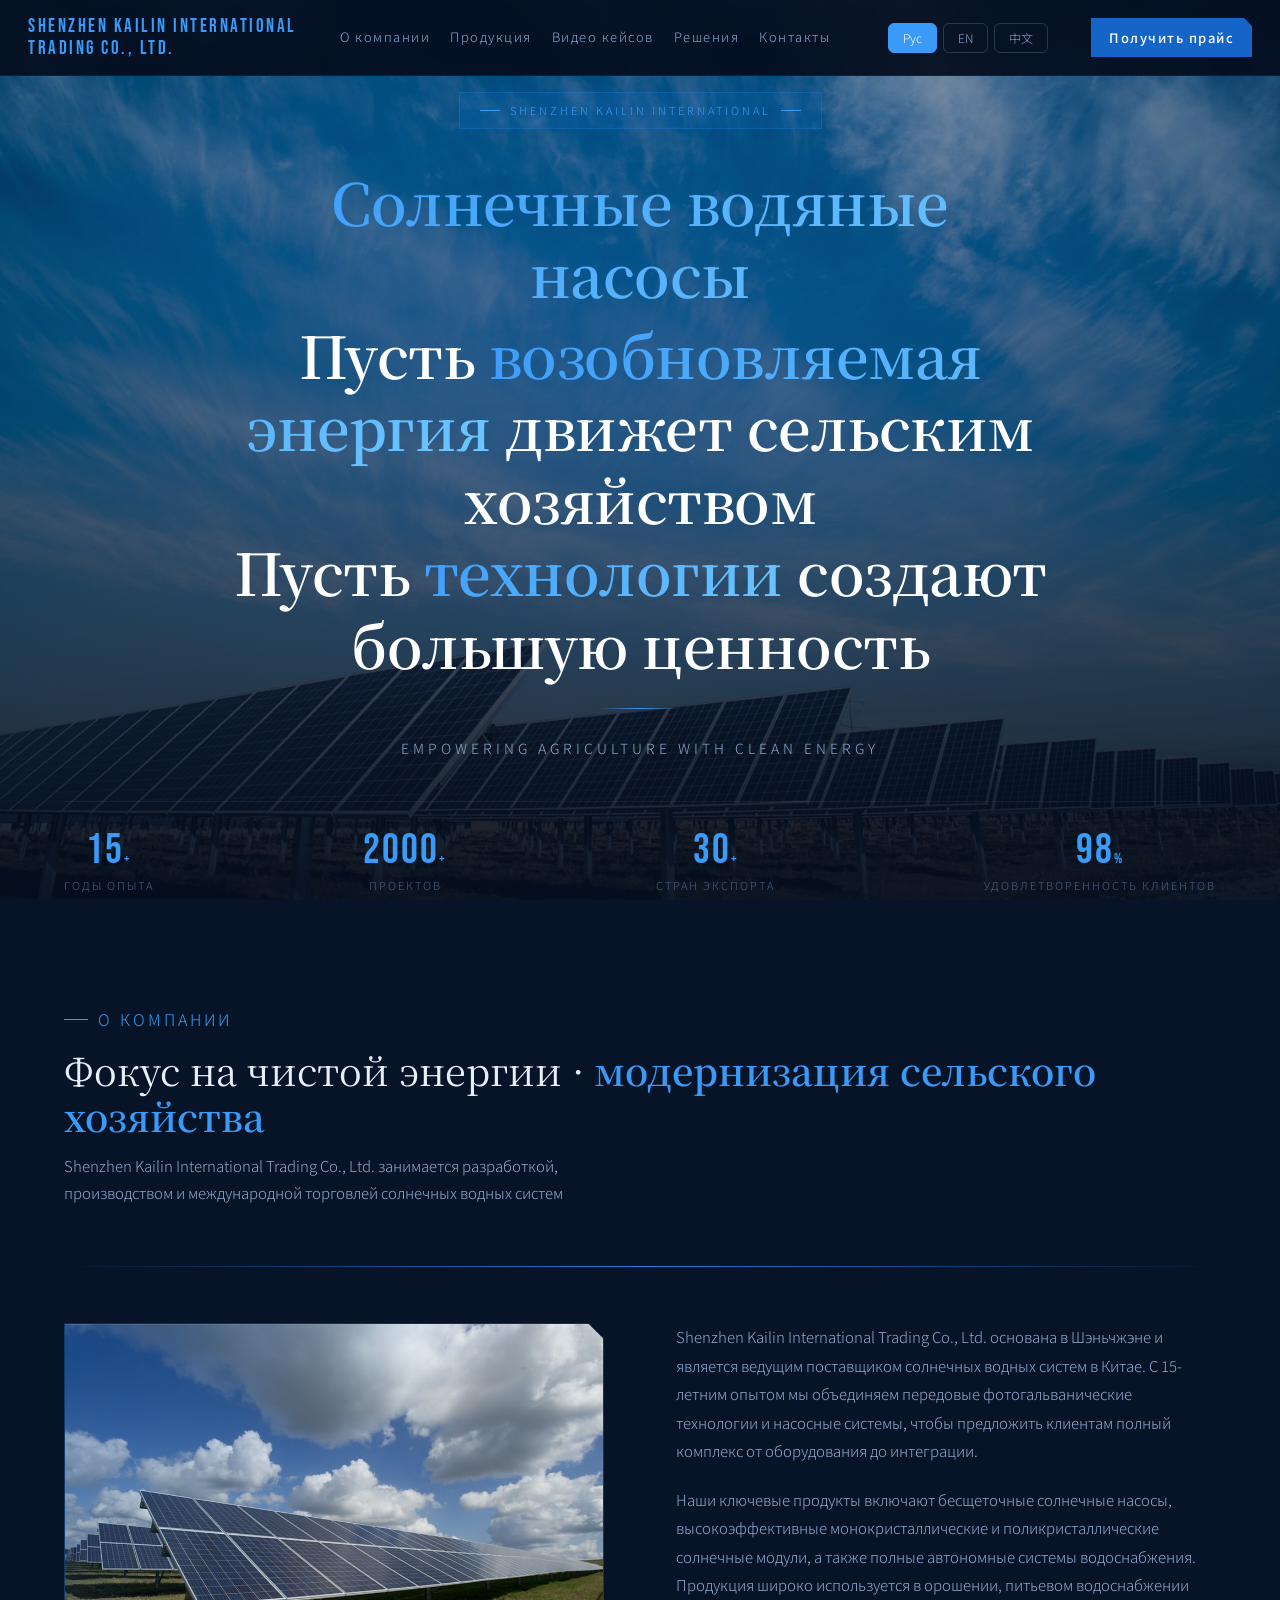
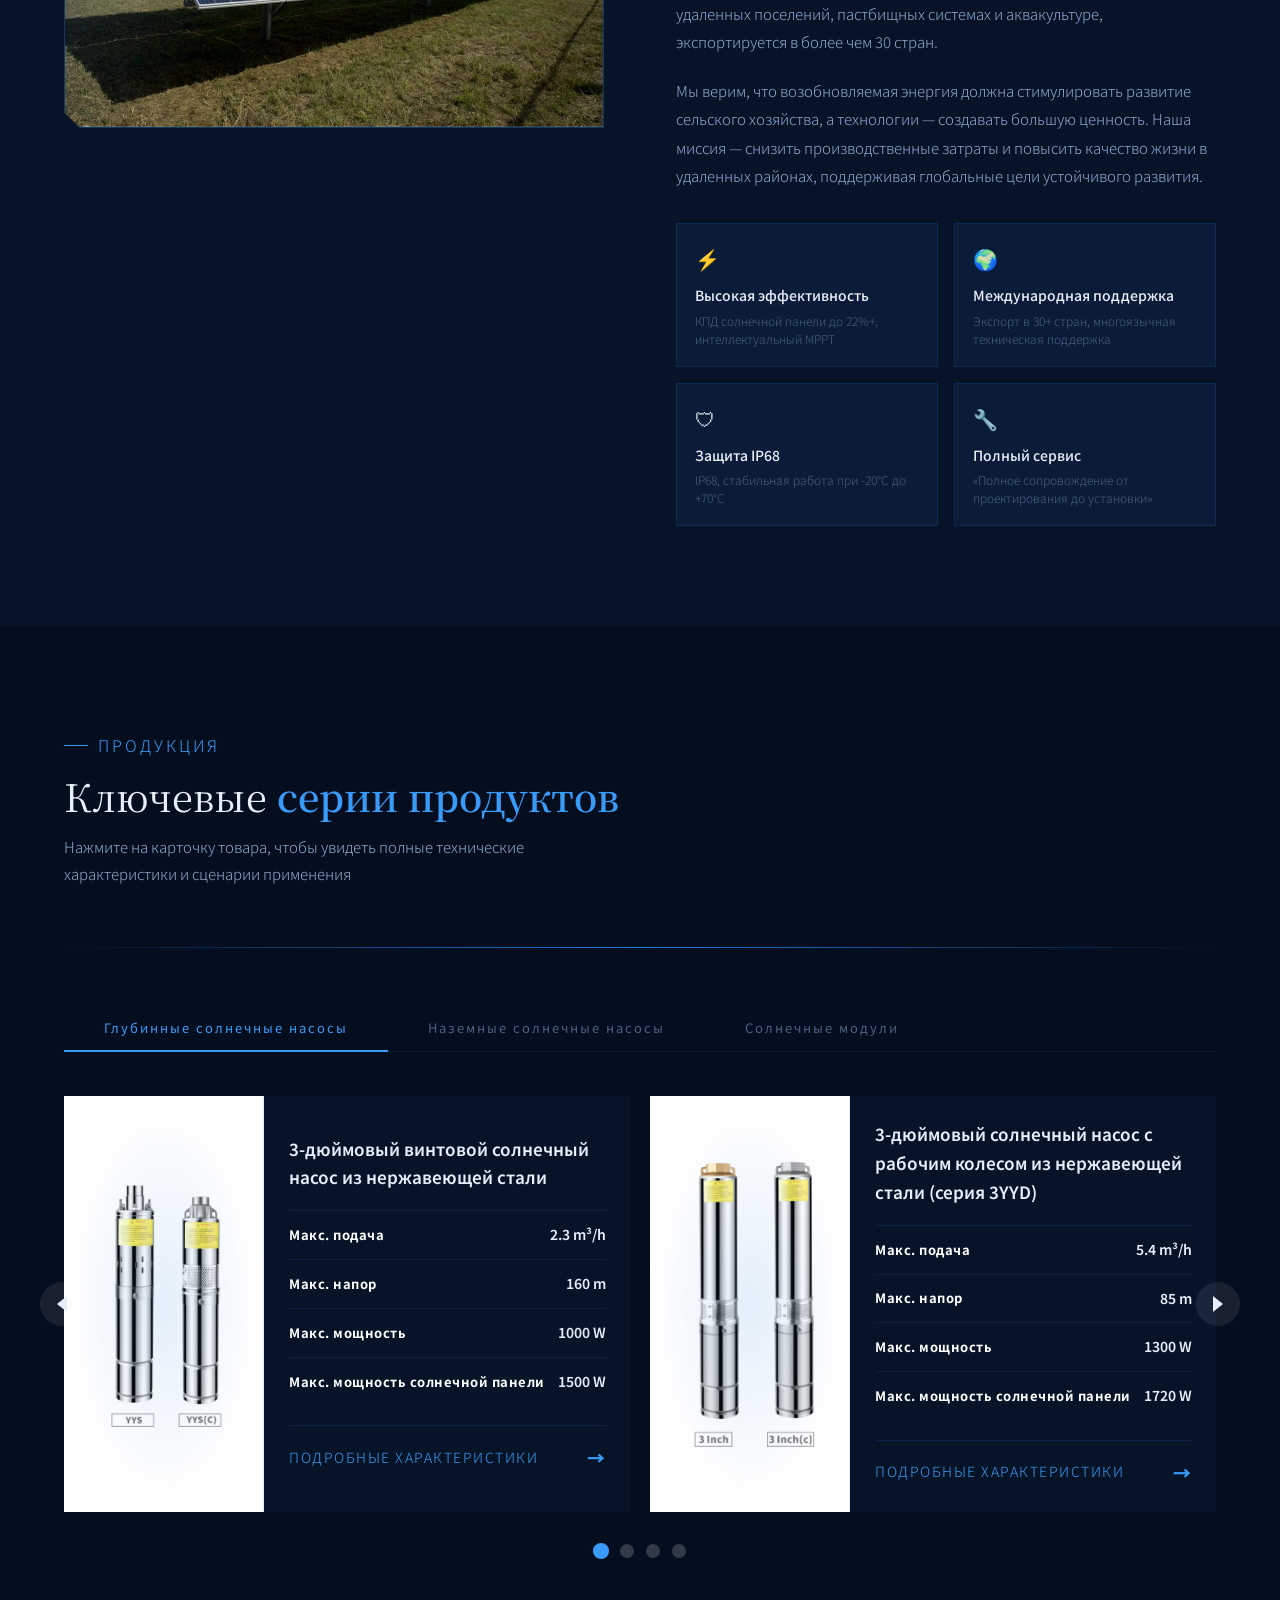
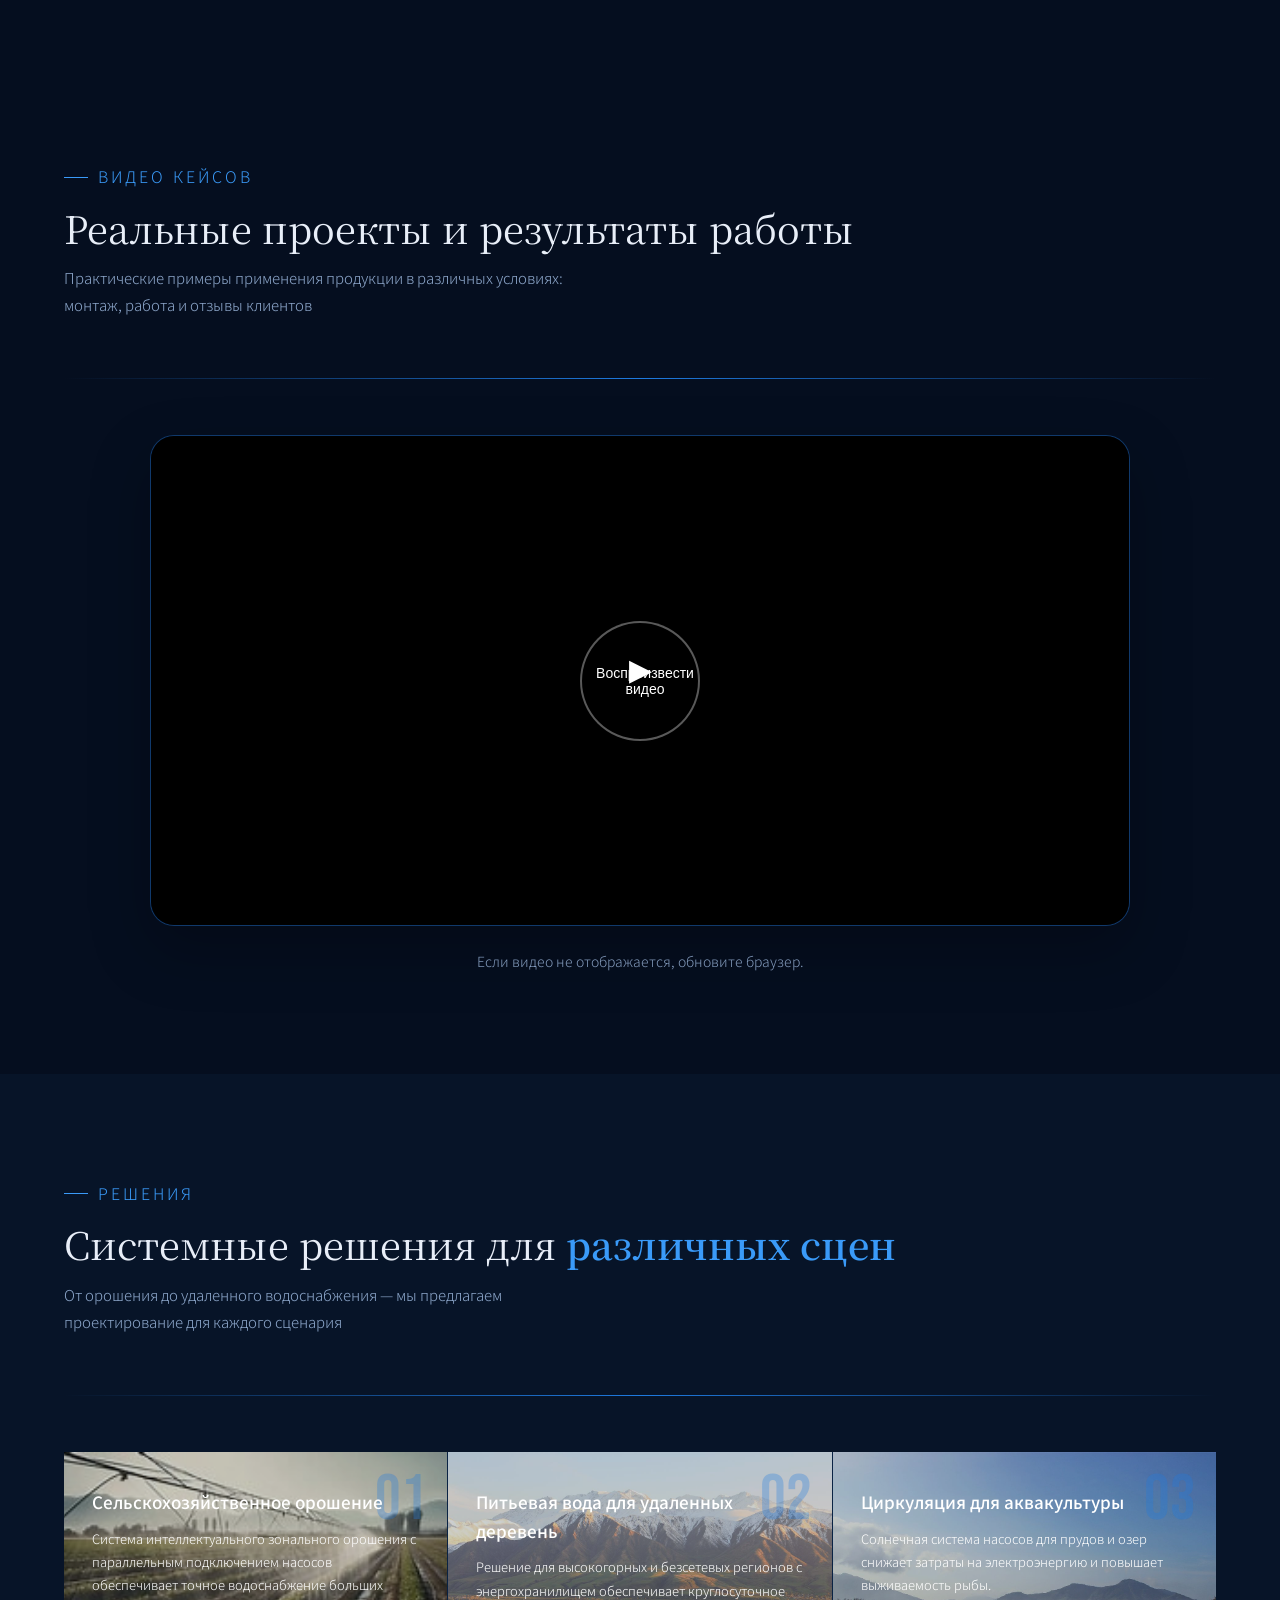
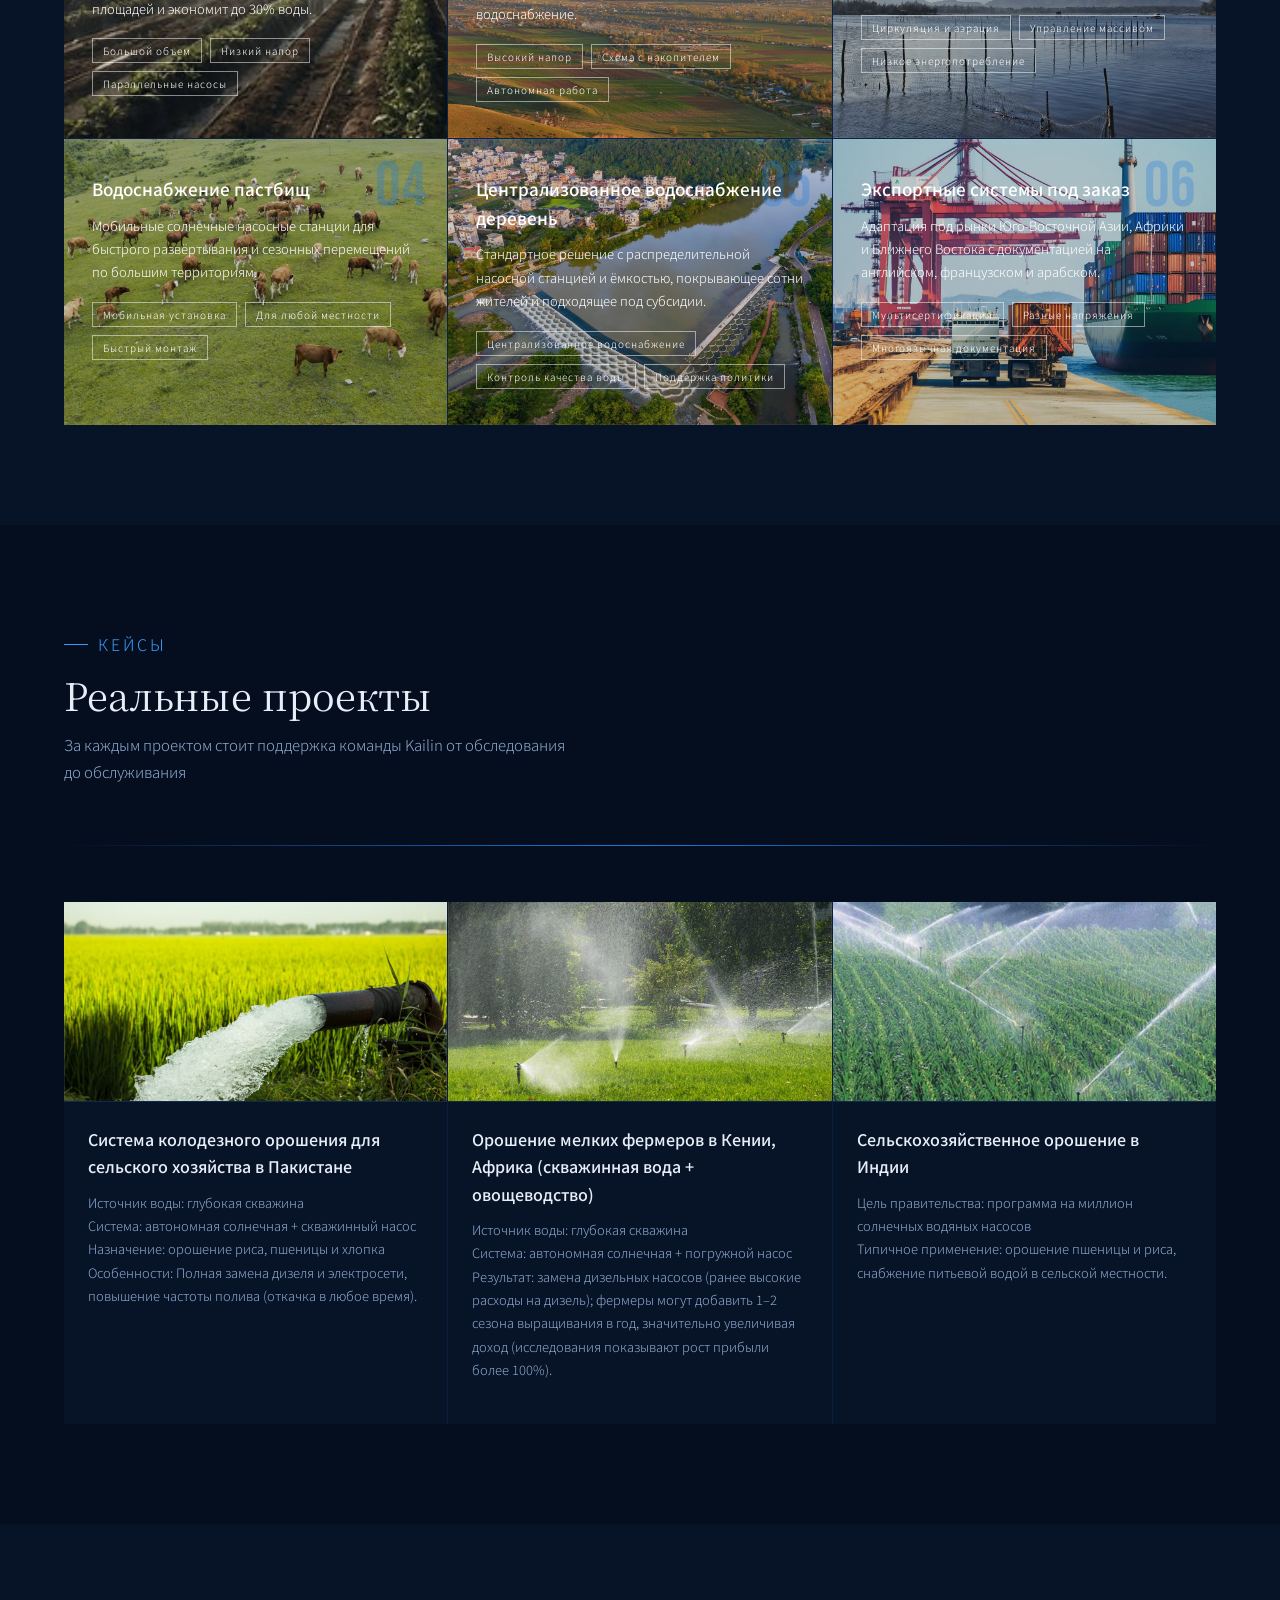
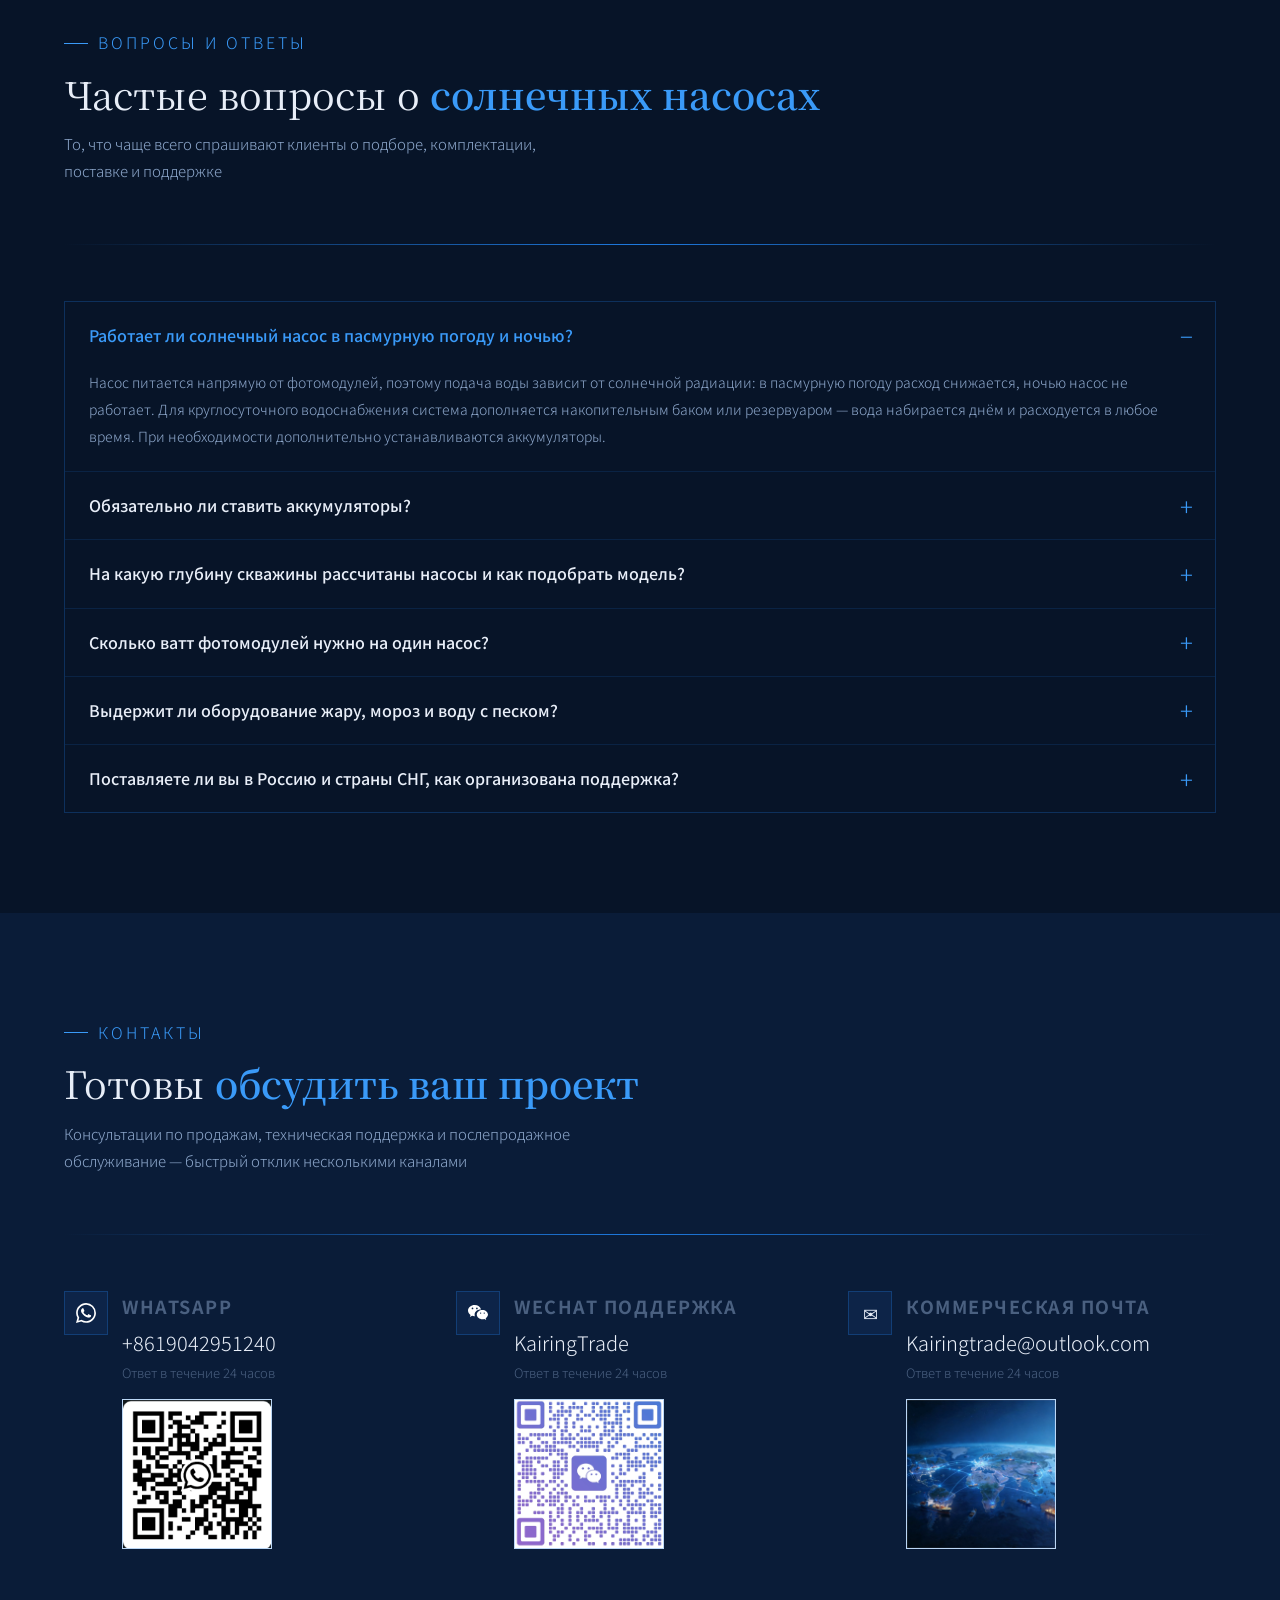
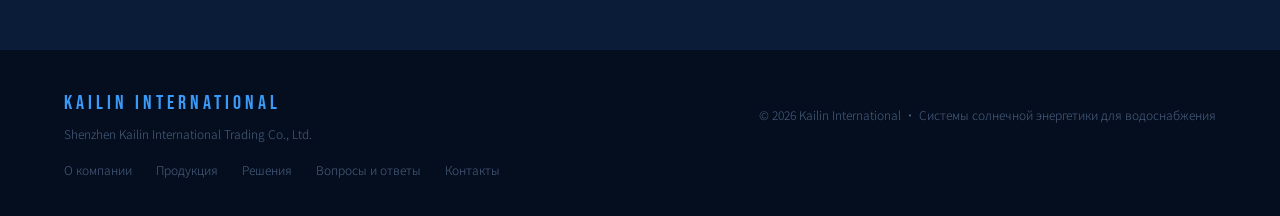
==== commit 4d16a0e0: "feat: comprehensive SEO overhaul for Google indexing Performance / Core Web Vitals - Compress oversi" ====
--- a/index.html
+++ b/index.html
@@ -3,36 +3,59 @@
 <head>
 <meta charset="UTF-8">
 <meta name="viewport" content="width=device-width, initial-scale=1.0">
-<meta name="description" content="Shenzhen Kailin International Trading Co., Ltd. — производитель и поставщик солнечных водных систем, насосного оборудования и решений для водоснабжения. Доставка по России и СНГ.">
-<meta name="keywords" content="солнечные водные системы, водоснабжение, насосное оборудование, Shenzhen Kailin, солнечные насосы, водяные насосы">
+
+<title>Солнечные водяные насосы от производителя | Kailin International</title>
+<meta name="description" content="Производитель солнечных водяных насосов: скважинные и поверхностные модели, фотомодули и системы водоснабжения под ключ. Экспорт в 30+ стран, доставка в Россию и СНГ.">
+<meta name="keywords" content="солнечный насос, солнечные водяные насосы, насос на солнечных батареях, скважинный солнечный насос, солнечная водяная станция, солнечные фотомодули, solar water pump, Kailin">
 <meta name="author" content="Shenzhen Kailin International Trading Co., Ltd.">
-<meta name="robots" content="index, follow">
+<meta name="robots" content="index, follow, max-image-preview:large, max-snippet:-1, max-video-preview:-1">
+<meta name="theme-color" content="#050e1f">
 <meta name="geo.region" content="CN-GD">
 <meta name="geo.placename" content="Shenzhen">
+<!-- Google Search Console：把 GSC 给出的 content 值填入下一行并去掉注释即可完成验证
+<meta name="google-site-verification" content="在此粘贴验证码">
+-->
+<!-- Яндекс.Вебмастер：俄语市场验证码同理
+<meta name="yandex-verification" content="在此粘贴验证码">
+-->
+
+<!-- Canonical / 多语言备用链接 -->
+<link rel="canonical" href="https://www.kairing.cn/">
+<link rel="alternate" hreflang="ru" href="https://www.kairing.cn/">
+<link rel="alternate" hreflang="en" href="https://www.kairing.cn/?lang=en">
+<link rel="alternate" hreflang="zh-Hans" href="https://www.kairing.cn/?lang=zh">
+<link rel="alternate" hreflang="x-default" href="https://www.kairing.cn/">
+
+<!-- 图标 -->
+<link rel="icon" href="/favicon.ico" sizes="32x32">
+<link rel="icon" type="image/png" href="/img/logo-kailin.png" sizes="512x512">
+<link rel="apple-touch-icon" href="/img/apple-touch-icon.png">
 
 <!-- Open Graph / Facebook -->
 <meta property="og:type" content="website">
 <meta property="og:url" content="https://www.kairing.cn/">
-<meta property="og:title" content="Shenzhen Kailin International Trading Co., Ltd. · Солнечные водные системы">
-<meta property="og:description" content="Производитель солнечных водных систем и насосного оборудования. Комплексные решения для водоснабжения сельского хозяйства, промышленности и частных домов.">
-<meta property="og:image" content="https://www.kairing.cn/img/13.guangai.1.jpg">
+<meta property="og:title" content="Солнечные водяные насосы от производителя — Kailin International">
+<meta property="og:description" content="Скважинные и поверхностные солнечные насосы, фотомодули и системы водоснабжения под ключ. Экспорт в 30+ стран, доставка в Россию и СНГ.">
+<meta property="og:image" content="https://www.kairing.cn/img/og-cover.jpg">
 <meta property="og:image:width" content="1200">
 <meta property="og:image:height" content="630">
+<meta property="og:image:alt" content="Солнечные фотомодули системы водоснабжения Kailin">
 <meta property="og:locale" content="ru_RU">
-<meta property="og:site_name" content="Shenzhen Kailin International Trading">
+<meta property="og:locale:alternate" content="en_US">
+<meta property="og:locale:alternate" content="zh_CN">
+<meta property="og:site_name" content="Kailin International">
 
 <!-- Twitter -->
-<meta property="twitter:card" content="summary_large_image">
-<meta property="twitter:url" content="https://www.kairing.cn/">
-<meta property="twitter:title" content="Shenzhen Kailin International Trading Co., Ltd. · Солнечные водные системы">
-<meta property="twitter:description" content="Производитель солнечных водных систем и насосного оборудования. Комплексные решения для водоснабжения.">
-<meta property="twitter:image" content="https://www.kairing.cn/img/13.guangai.1.jpg">
-
-<!-- Canonical -->
-<link rel="canonical" href="https://www.kairing.cn/">
-
-<title>Shenzhen Kailin International Trading Co., Ltd. · Солнечные водные системы</title>
+<meta name="twitter:card" content="summary_large_image">
+<meta name="twitter:url" content="https://www.kairing.cn/">
+<meta name="twitter:title" content="Солнечные водяные насосы от производителя — Kailin International">
+<meta name="twitter:description" content="Скважинные и поверхностные солнечные насосы, фотомодули и системы водоснабжения под ключ. Экспорт в 30+ стран.">
+<meta name="twitter:image" content="https://www.kairing.cn/img/og-cover.jpg">
+
+<noscript><style>body{opacity:1 !important}</style></noscript>
 <link rel="preconnect" href="https://fonts.googleapis.com">
+<link rel="preconnect" href="https://fonts.gstatic.com" crossorigin>
+<link rel="preload" as="image" href="img/hero-solar.jpg" fetchpriority="high">
 <link href="https://fonts.googleapis.com/css2?family=Noto+Serif+SC:wght@300;400;600;700&family=Noto+Sans+SC:wght@300;400;500;700&family=Bebas+Neue&display=swap" rel="stylesheet">
 <style>
 :root{
@@ -115,7 +138,7 @@
 }
 .lang-btn.on{background:var(--blue3);border-color:var(--blue3);color:#fff}
 .lang-btn:hover{color:#fff;border-color:var(--blue3)}
-.lang-btn{white-space:nowrap}
+.lang-btn{white-space:nowrap;text-decoration:none;display:inline-flex;align-items:center;justify-content:center;line-height:1}
 .nav-brand-en{
   font-family:'Bebas Neue',sans-serif;
   font-size:22px;letter-spacing:4px;color:var(--blue3);
@@ -152,7 +175,7 @@
   position:absolute;inset:0;
   background:
     linear-gradient(180deg,rgba(5,14,31,0.3) 0%,rgba(5,14,31,0.6) 50%,rgba(5,14,31,0.95) 100%),
-    url('https://images.unsplash.com/photo-1508514177221-188b1cf16e9d?w=1600&q=80') center/cover no-repeat;
+    url('img/hero-solar.jpg') center/cover no-repeat;
   filter:none;
 }
 .vision-bg::after{
@@ -282,7 +305,7 @@
   content:'';position:absolute;inset:0;
   background:
     linear-gradient(135deg,rgba(21,101,200,0.3),transparent 50%),
-    url('https://images.unsplash.com/photo-1509391366360-2e959784a276?w=900&q=80') center/cover no-repeat;
+    url('img/company-solar.jpg') center/cover no-repeat;
 }
 .co-img-badge{
   position:absolute;bottom:-16px;right:-16px;
@@ -694,6 +717,28 @@
 .madv-list li{margin-bottom:2px}
 .mvalue-img{width:100%;margin-top:20px;border-radius:8px;display:block}
 .mvalue-wrap{width:100%;overflow-x:auto;-webkit-overflow-scrolling:touch}
+
+/* ═══ FAQ ═══ */
+#faq .faq-list{display:grid;gap:1px;background:var(--border);border:1px solid var(--border)}
+.faq-item{background:var(--navy2)}
+.faq-q{
+  cursor:pointer;list-style:none;display:block;
+  padding:20px 56px 20px 24px;position:relative;
+  font-size:16px;font-weight:500;color:var(--text);transition:color .2s;
+}
+.faq-q::-webkit-details-marker{display:none}
+.faq-q::after{
+  content:'+';position:absolute;right:22px;top:50%;transform:translateY(-50%);
+  font-size:24px;line-height:1;color:var(--blue3);font-weight:300;
+}
+.faq-item[open] .faq-q{color:var(--blue3)}
+.faq-item[open] .faq-q::after{content:'\2212'}
+.faq-q:hover{color:var(--blue3)}
+.faq-a{padding:0 24px 22px;font-size:14px;color:var(--text2);line-height:1.9}
+@media(max-width:768px){
+  .faq-q{padding:16px 46px 16px 16px;font-size:15px}
+  .faq-a{padding:0 16px 18px;font-size:13.5px}
+}
 
 /* ═══ RESPONSIVE — TABLET ═══ */
 @media(max-width:1024px){
@@ -886,6 +931,96 @@
   .lang-btn{padding:6px 8px;font-size:11px}
 }
 </style>
+
+<!-- 结构化数据：公司 + 网站 -->
+<script type="application/ld+json">
+{
+  "@context": "https://schema.org",
+  "@graph": [
+    {
+      "@type": "Organization",
+      "@id": "https://www.kairing.cn/#organization",
+      "name": "Shenzhen Kailin International Trading Co., Ltd.",
+      "alternateName": ["深圳市凯霖国际贸易有限公司", "Kailin International"],
+      "url": "https://www.kairing.cn/",
+      "logo": {
+        "@type": "ImageObject",
+        "url": "https://www.kairing.cn/img/logo-kailin.png",
+        "width": 512,
+        "height": 512
+      },
+      "image": "https://www.kairing.cn/img/og-cover.jpg",
+      "description": "Производитель и поставщик солнечных водяных насосов, фотомодулей и комплектных систем водоснабжения для сельского хозяйства, животноводства и населённых пунктов.",
+      "address": {
+        "@type": "PostalAddress",
+        "addressLocality": "Shenzhen",
+        "addressRegion": "Guangdong",
+        "addressCountry": "CN"
+      },
+      "contactPoint": [{
+        "@type": "ContactPoint",
+        "contactType": "sales",
+        "telephone": "+86-19042951240",
+        "email": "Kairingtrade@outlook.com",
+        "availableLanguage": ["ru", "en", "zh"]
+      }],
+      "areaServed": [
+        {"@type": "Country", "name": "Russia"},
+        {"@type": "Country", "name": "Kazakhstan"},
+        {"@type": "Country", "name": "Uzbekistan"},
+        {"@type": "Country", "name": "Pakistan"},
+        {"@type": "Country", "name": "Kenya"},
+        {"@type": "Country", "name": "India"}
+      ],
+      "hasOfferCatalog": {
+        "@type": "OfferCatalog",
+        "name": "Солнечные насосы и фотомодули",
+        "itemListElement": [
+          {
+            "@type": "Offer",
+            "itemOffered": {
+              "@type": "Product",
+              "name": "Скважинные солнечные насосы",
+              "description": "Погружные солнечные насосы 3–10 дюймов с бесщёточным двигателем на постоянных магнитах и контроллером MPPT для глубоких скважин.",
+              "image": "https://www.kairing.cn/img/1.1.3inch.png",
+              "brand": {"@id": "https://www.kairing.cn/#organization"}
+            }
+          },
+          {
+            "@type": "Offer",
+            "itemOffered": {
+              "@type": "Product",
+              "name": "Поверхностные солнечные насосы",
+              "description": "Наземные солнечные насосы серий SCPM, SQB, SJET, SZB, SJP для орошения, прудов и бытового водоснабжения.",
+              "image": "https://www.kairing.cn/img/SCPM1inch.jpg",
+              "brand": {"@id": "https://www.kairing.cn/#organization"}
+            }
+          },
+          {
+            "@type": "Offer",
+            "itemOffered": {
+              "@type": "Product",
+              "name": "Солнечные фотомодули",
+              "description": "Моно- и поликристаллические фотомодули 18 В мощностью 15–35 Вт, КПД до 24%, с кабелями и разъёмами.",
+              "image": "https://www.kairing.cn/img/18guangfuban1.jpg",
+              "brand": {"@id": "https://www.kairing.cn/#organization"}
+            }
+          }
+        ]
+      }
+    },
+    {
+      "@type": "WebSite",
+      "@id": "https://www.kairing.cn/#website",
+      "url": "https://www.kairing.cn/",
+      "name": "Kailin International",
+      "description": "Производитель солнечных водяных насосов и систем водоснабжения",
+      "inLanguage": ["ru", "en", "zh"],
+      "publisher": {"@id": "https://www.kairing.cn/#organization"}
+    }
+  ]
+}
+</script>
 </head>
 <body>
 
@@ -902,9 +1037,9 @@
     <a href="#contact" data-i18n="nav.contact">联系我们</a>
   </div>
   <div class="lang-switcher">
-    <button class="lang-btn on" data-lang="ru" onclick="setLanguage('ru', this)">Рус</button>
-    <button class="lang-btn" data-lang="en" onclick="setLanguage('en', this)">EN</button>
-    <button class="lang-btn" data-lang="zh" onclick="setLanguage('zh', this)">中文</button>
+    <a class="lang-btn on" data-lang="ru" href="/" hreflang="ru" onclick="return pickLang(event,'ru',this)">Рус</a>
+    <a class="lang-btn" data-lang="en" href="/?lang=en" hreflang="en" onclick="return pickLang(event,'en',this)">EN</a>
+    <a class="lang-btn" data-lang="zh" href="/?lang=zh" hreflang="zh-Hans" onclick="return pickLang(event,'zh',this)">中文</a>
   </div>
   <button class="nav-btn" onclick="scroll2('contact')" data-i18n="nav.quote">获取报价</button>
   <button class="nav-toggle" type="button" id="navToggle" onclick="toggleMenu()" aria-label="Menu" aria-expanded="false" aria-controls="navLinks">
@@ -912,6 +1047,7 @@
   </button>
 </nav>
 
+<main>
 <!-- VISION -->
 <section id="vision">
   <div class="vision-bg"></div>
@@ -983,11 +1119,11 @@
         <div class="slide on">
           <div class="pcard" onclick="openM('v1')">
             <div class="pcard-img" style="padding:0;">
-              <img src="img/1.1.3inch.png" alt="产品展示图">
+              <img src="img/1.1.3inch.png" alt="3英寸不锈钢太阳能螺杆泵" data-i18n-alt="3英寸不锈钢太阳能螺杆泵" width="516" height="690" loading="lazy" decoding="async">
               <div class="pcard-glow"></div>
             </div>
             <div class="pcard-body">
-              <div class="pcard-name">3英寸不锈钢太阳能螺杆泵</div>
+              <h3 class="pcard-name">3英寸不锈钢太阳能螺杆泵</h3>
               <div class="pcard-params">
                 <div class="prow"><span class="pk">最大流量</span><span class="pv">2.3 m³/h</span></div>
                 <div class="prow"><span class="pk">最大扬程</span><span class="pv">160 m</span></div>
@@ -999,11 +1135,11 @@
           </div>
           <div class="pcard" onclick="openM('v2')">
             <div class="pcard-img" style="padding:8px;">
-              <img src="img/2.1.3inch.png" alt="产品展示图">
+              <img src="img/2.1.3inch.png" alt="3英寸太阳能不锈钢叶轮泵（3YYD系列）" data-i18n-alt="3英寸太阳能不锈钢叶轮泵（3YYD系列）" width="430" height="726" loading="lazy" decoding="async">
               <div class="pcard-glow"></div>
             </div>
             <div class="pcard-body">
-              <div class="pcard-name">3英寸太阳能不锈钢叶轮泵（3YYD系列）</div>
+              <h3 class="pcard-name">3英寸太阳能不锈钢叶轮泵（3YYD系列）</h3>
               <div class="pcard-params">
                 <div class="prow"><span class="pk">最大流量</span><span class="pv">5.4 m³/h</span></div>
                 <div class="prow"><span class="pk">最大扬程</span><span class="pv">85 m</span></div>
@@ -1017,11 +1153,11 @@
         <div class="slide">
           <div class="pcard" onclick="openM('v3')">
             <div class="pcard-img" style="padding:0;">
-              <img src="img/3.146inch.png" alt="产品展示图">
+              <img src="img/3.146inch.png" alt="4/6英寸太阳能不锈钢叶轮泵（4YYD/6YYD)" data-i18n-alt="4/6英寸太阳能不锈钢叶轮泵（4YYD/6YYD)" width="288" height="444" loading="lazy" decoding="async">
               <div class="pcard-glow"></div>
             </div>
             <div class="pcard-body">
-              <div class="pcard-name">4/6英寸太阳能不锈钢叶轮泵（4YYD/6YYD)</div>
+              <h3 class="pcard-name">4/6英寸太阳能不锈钢叶轮泵（4YYD/6YYD)</h3>
               <div class="pcard-params">
                 <div class="prow"><span class="pk">最大流量</span><span class="pv">42 m³/h</span></div>
                 <div class="prow"><span class="pk">最大扬程</span><span class="pv">154 m</span></div>
@@ -1033,11 +1169,11 @@
           </div>
           <div class="pcard" onclick="openM('v4')">
             <div class="pcard-img" style="padding:0;">
-              <img src="img/4.134inch.jpg" alt="产品展示图">
+              <img src="img/4.134inch.jpg" alt="3/4英寸太阳能塑料叶轮泵（YYP）" data-i18n-alt="3/4英寸太阳能塑料叶轮泵（YYP）" width="613" height="1024" loading="lazy" decoding="async">
               <div class="pcard-glow"></div>
             </div>
             <div class="pcard-body">
-              <div class="pcard-name">3/4英寸太阳能塑料叶轮泵（YYP）</div>
+              <h3 class="pcard-name">3/4英寸太阳能塑料叶轮泵（YYP）</h3>
               <div class="pcard-params">
                 <div class="prow"><span class="pk">最大流量</span><span class="pv">20 m³/h</span></div>
                 <div class="prow"><span class="pk">最大扬程</span><span class="pv">135 m</span></div>
@@ -1051,11 +1187,11 @@
         <div class="slide">
           <div class="pcard" onclick="openM('v5')">
             <div class="pcard-img" style="padding:0;">
-              <img src="img/5.4inch.jpg" alt="产品展示图">
+              <img src="img/5.4inch.jpg" alt="4英寸交直流切换太阳能泵（YYP A/D）" data-i18n-alt="4英寸交直流切换太阳能泵（YYP A/D）" width="679" height="1024" loading="lazy" decoding="async">
               <div class="pcard-glow"></div>
             </div>
             <div class="pcard-body">
-              <div class="pcard-name">4英寸交直流切换太阳能泵（YYP A/D）</div>
+              <h3 class="pcard-name">4英寸交直流切换太阳能泵（YYP A/D）</h3>
               <div class="pcard-params">
                 <div class="prow"><span class="pk">最大流量</span><span class="pv">36 m³/h</span></div>
                 <div class="prow"><span class="pk">最大扬程</span><span class="pv">255 m</span></div>
@@ -1067,11 +1203,11 @@
           </div>
           <div class="pcard" onclick="openM('v6')">
             <div class="pcard-img" style="padding:0;">
-              <img src="img/6.34inch.png" alt="产品展示图">
+              <img src="img/6.34inch.png" alt="3/4英寸交直流潜水太阳能泵（YYA）" data-i18n-alt="3/4英寸交直流潜水太阳能泵（YYA）" width="358" height="506" loading="lazy" decoding="async">
               <div class="pcard-glow"></div>
             </div>
             <div class="pcard-body">
-              <div class="pcard-name">3/4英寸交直流潜水太阳能泵（YYA）</div>
+              <h3 class="pcard-name">3/4英寸交直流潜水太阳能泵（YYA）</h3>
               <div class="pcard-params">
                 <div class="prow"><span class="pk">最大流量</span><span class="pv">30 m³/h</span></div>
                 <div class="prow"><span class="pk">最大扬程</span><span class="pv">250 m</span></div>
@@ -1085,11 +1221,11 @@
         <div class="slide">
           <div class="pcard" onclick="openM('v7')">
             <div class="pcard-img" style="padding:0;">
-              <img src="img/7.16810inch.png" alt="产品展示图">
+              <img src="img/7.16810inch.png" alt="6/8/10交直流潜水太阳能水泵（YYA）" data-i18n-alt="6/8/10交直流潜水太阳能水泵（YYA）" width="416" height="566" loading="lazy" decoding="async">
               <div class="pcard-glow"></div>
             </div>
             <div class="pcard-body">
-              <div class="pcard-name">6/8/10交直流潜水太阳能水泵（YYA）</div>
+              <h3 class="pcard-name">6/8/10交直流潜水太阳能水泵（YYA）</h3>
               <div class="pcard-params">
                 <div class="prow"><span class="pk">最大流量</span><span class="pv">200 m³/h</span></div>
                 <div class="prow"><span class="pk">最大扬程</span><span class="pv">310 m</span></div>
@@ -1118,11 +1254,11 @@
         <div class="slide on">
           <div class="pcard" onclick="openM('lp1')">
             <div class="pcard-img" style="padding:8px;">
-              <img src="img/SCPM1inch.jpg" alt="产品展示图">
+              <img src="img/SCPM1inch.jpg" alt="SCPM陆地太阳能泵" data-i18n-alt="SCPM陆地太阳能泵" width="900" height="829" loading="lazy" decoding="async">
               <div class="pcard-glow"></div>
             </div>
             <div class="pcard-body">
-              <div class="pcard-name">SCPM陆地太阳能泵</div>
+              <h3 class="pcard-name">SCPM陆地太阳能泵</h3>
               <div class="pcard-params">
                 <div class="prow"><span class="pk">最大流量</span><span class="pv">53 m³/h</span></div>
                 <div class="prow"><span class="pk">最大扬程</span><span class="pv">35 m</span></div>
@@ -1134,11 +1270,11 @@
           </div>
           <div class="pcard" onclick="openM('lp2')">
             <div class="pcard-img" style="padding:8px;">
-              <img src="img/9.1.1SQBchange.jpg" alt="产品展示图">
+              <img src="img/9.1.1SQBchange.jpg" alt="SQB陆地太阳能泵" data-i18n-alt="SQB陆地太阳能泵" width="1024" height="519" loading="lazy" decoding="async">
               <div class="pcard-glow"></div>
             </div>
             <div class="pcard-body">
-              <div class="pcard-name">SQB陆地太阳能泵</div>
+              <h3 class="pcard-name">SQB陆地太阳能泵</h3>
               <div class="pcard-params">
                 <div class="prow"><span class="pk">最大流量</span><span class="pv">3 m³/h</span></div>
                 <div class="prow"><span class="pk">最大扬程</span><span class="pv">60 m</span></div>
@@ -1152,11 +1288,11 @@
         <div class="slide">
           <div class="pcard" onclick="openM('lp3')">
             <div class="pcard-img" style="padding:8px;">
-              <img src="img/10.3.1SJET.png" alt="产品展示图">
+              <img src="img/10.3.1SJET.png" alt="SJET陆地太阳能泵" data-i18n-alt="SJET陆地太阳能泵" width="542" height="284" loading="lazy" decoding="async">
               <div class="pcard-glow"></div>
             </div>
             <div class="pcard-body">
-              <div class="pcard-name">SJET陆地太阳能泵</div>
+              <h3 class="pcard-name">SJET陆地太阳能泵</h3>
               <div class="pcard-params">
                 <div class="prow"><span class="pk">最大流量</span><span class="pv">3 m³/h</span></div>
                 <div class="prow"><span class="pk">最大扬程</span><span class="pv">55 m</span></div>
@@ -1168,11 +1304,11 @@
           </div>
           <div class="pcard" onclick="openM('lp4')">
             <div class="pcard-img" style="padding:8px;">
-              <img src="img/10.4.1SZB .png" alt="产品展示图">
+              <img src="img/10.4.1SZB .png" alt="SZB陆地太阳能泵" data-i18n-alt="SZB陆地太阳能泵" width="570" height="280" loading="lazy" decoding="async">
               <div class="pcard-glow"></div>
             </div>
             <div class="pcard-body">
-              <div class="pcard-name">SZB陆地太阳能泵</div>
+              <h3 class="pcard-name">SZB陆地太阳能泵</h3>
               <div class="pcard-params">
                 <div class="prow"><span class="pk">最大流量</span><span class="pv">4 m³/h</span></div>
                 <div class="prow"><span class="pk">最大扬程</span><span class="pv">45 m</span></div>
@@ -1186,11 +1322,11 @@
         <div class="slide">
           <div class="pcard" onclick="openM('lp5')">
             <div class="pcard-img" style="padding:8px;">
-              <img src="img/12.5.1SJP.png" alt="产品展示图">
+              <img src="img/12.5.1SJP.png" alt="SJP陆地太阳能泵" data-i18n-alt="SJP陆地太阳能泵" width="490" height="210" loading="lazy" decoding="async">
               <div class="pcard-glow"></div>
             </div>
             <div class="pcard-body">
-              <div class="pcard-name">SJP陆地太阳能泵</div>
+              <h3 class="pcard-name">SJP陆地太阳能泵</h3>
               <div class="pcard-params">
                 <div class="prow"><span class="pk">最大流量</span><span class="pv">35 m³/h</span></div>
                 <div class="prow"><span class="pk">最大扬程</span><span class="pv">19 m</span></div>
@@ -1214,7 +1350,7 @@
     <div class="prod-slider">
       <div class="pv-catalog">
         <div class="pv-image">
-          <img src="img/18guangfuban1.png" alt="太阳能光伏板产品图">
+          <img src="img/18guangfuban1.jpg" alt="太阳能光伏板产品图" data-i18n-alt="太阳能光伏板产品图" width="792" height="778" loading="lazy" decoding="async">
         </div>
         <div class="pv-table-wrap">
           <table class="pv-table">
@@ -1275,12 +1411,12 @@
   </div>
   <div class="gold-line"></div>
   <div class="sol-grid">
-    <div class="scard" data-n="01"><div class="scard-icon">🌾</div><div class="scard-title" data-i18n="solution.01.title">农业节水灌溉</div><div class="scard-desc" data-i18n="solution.01.desc">多泵并联智能分区灌溉系统，满足大面积农田精准用水需求，年均节水超30%，大幅降低生产成本。</div><div class="scard-tags"><span class="stag" data-i18n="solution.01.tag1">大流量</span><span class="stag" data-i18n="solution.01.tag2">低扬程</span><span class="stag" data-i18n="solution.01.tag3">多泵并联</span></div></div>
-    <div class="scard" data-n="02"><div class="scard-icon">🏔</div><div class="scard-title" data-i18n="solution.02.title">偏远村落饮水</div><div class="scard-desc" data-i18n="solution.02.desc">无电网山区、高原饮水解决方案，配合储能系统全天候供水，已在西藏、云南、新疆多地成功部署。</div><div class="scard-tags"><span class="stag" data-i18n="solution.02.tag1">高扬程</span><span class="stag" data-i18n="solution.02.tag2">储能配套</span><span class="stag" data-i18n="solution.02.tag3">离网运行</span></div></div>
-    <div class="scard" data-n="03"><div class="scard-icon">🐟</div><div class="scard-title" data-i18n="solution.03.title">水产养殖循环</div><div class="scard-desc" data-i18n="solution.03.desc">鱼塘虾池增氧循环系统，日照强度与需氧量自然契合，告别高电费，提升养殖成活率与经济效益。</div><div class="scard-tags"><span class="stag" data-i18n="solution.03.tag1">循环增氧</span><span class="stag" data-i18n="solution.03.tag2">阵列控制</span><span class="stag" data-i18n="solution.03.tag3">低能耗</span></div></div>
-    <div class="scard" data-n="04"><div class="scard-icon">🌿</div><div class="scard-title" data-i18n="solution.04.title">牧场草地供水</div><div class="scard-desc" data-i18n="solution.04.desc">移动式太阳能泵站，支持快速部署与季节性迁移，适应内蒙古、新疆等大范围分散水源取水需求。</div><div class="scard-tags"><span class="stag" data-i18n="solution.04.tag1">移动部署</span><span class="stag" data-i18n="solution.04.tag2">全地形</span><span class="stag" data-i18n="solution.04.tag3">快速安装</span></div></div>
-    <div class="scard" data-n="05"><div class="scard-icon">🏘</div><div class="scard-title" data-i18n="solution.05.title">村镇集中供水</div><div class="scard-desc" data-i18n="solution.05.desc">农村饮水安全工程标准方案，集中泵站+高位水箱，覆盖数百至数千人口，政策补贴优先推荐型号。</div><div class="scard-tags"><span class="stag" data-i18n="solution.05.tag1">集中供水</span><span class="stag" data-i18n="solution.05.tag2">水质监测</span><span class="stag" data-i18n="solution.05.tag3">政策配套</span></div></div>
-    <div class="scard" data-n="06"><div class="scard-icon">🌐</div><div class="scard-title" data-i18n="solution.06.title">国际出口定制</div><div class="scard-desc" data-i18n="solution.06.desc">针对东南亚、非洲、中东等海外市场的电压适配与认证定制，提供英/法/阿拉伯语技术文档支持。</div><div class="scard-tags"><span class="stag" data-i18n="solution.06.tag1">多认证</span><span class="stag" data-i18n="solution.06.tag2">多电压</span><span class="stag" data-i18n="solution.06.tag3">多语种</span></div></div>
+    <div class="scard" data-n="01"><div class="scard-icon">🌾</div><h3 class="scard-title" data-i18n="solution.01.title">农业节水灌溉</h3><div class="scard-desc" data-i18n="solution.01.desc">多泵并联智能分区灌溉系统，满足大面积农田精准用水需求，年均节水超30%，大幅降低生产成本。</div><div class="scard-tags"><span class="stag" data-i18n="solution.01.tag1">大流量</span><span class="stag" data-i18n="solution.01.tag2">低扬程</span><span class="stag" data-i18n="solution.01.tag3">多泵并联</span></div></div>
+    <div class="scard" data-n="02"><div class="scard-icon">🏔</div><h3 class="scard-title" data-i18n="solution.02.title">偏远村落饮水</h3><div class="scard-desc" data-i18n="solution.02.desc">无电网山区、高原饮水解决方案，配合储能系统全天候供水，已在西藏、云南、新疆多地成功部署。</div><div class="scard-tags"><span class="stag" data-i18n="solution.02.tag1">高扬程</span><span class="stag" data-i18n="solution.02.tag2">储能配套</span><span class="stag" data-i18n="solution.02.tag3">离网运行</span></div></div>
+    <div class="scard" data-n="03"><div class="scard-icon">🐟</div><h3 class="scard-title" data-i18n="solution.03.title">水产养殖循环</h3><div class="scard-desc" data-i18n="solution.03.desc">鱼塘虾池增氧循环系统，日照强度与需氧量自然契合，告别高电费，提升养殖成活率与经济效益。</div><div class="scard-tags"><span class="stag" data-i18n="solution.03.tag1">循环增氧</span><span class="stag" data-i18n="solution.03.tag2">阵列控制</span><span class="stag" data-i18n="solution.03.tag3">低能耗</span></div></div>
+    <div class="scard" data-n="04"><div class="scard-icon">🌿</div><h3 class="scard-title" data-i18n="solution.04.title">牧场草地供水</h3><div class="scard-desc" data-i18n="solution.04.desc">移动式太阳能泵站，支持快速部署与季节性迁移，适应内蒙古、新疆等大范围分散水源取水需求。</div><div class="scard-tags"><span class="stag" data-i18n="solution.04.tag1">移动部署</span><span class="stag" data-i18n="solution.04.tag2">全地形</span><span class="stag" data-i18n="solution.04.tag3">快速安装</span></div></div>
+    <div class="scard" data-n="05"><div class="scard-icon">🏘</div><h3 class="scard-title" data-i18n="solution.05.title">村镇集中供水</h3><div class="scard-desc" data-i18n="solution.05.desc">农村饮水安全工程标准方案，集中泵站+高位水箱，覆盖数百至数千人口，政策补贴优先推荐型号。</div><div class="scard-tags"><span class="stag" data-i18n="solution.05.tag1">集中供水</span><span class="stag" data-i18n="solution.05.tag2">水质监测</span><span class="stag" data-i18n="solution.05.tag3">政策配套</span></div></div>
+    <div class="scard" data-n="06"><div class="scard-icon">🌐</div><h3 class="scard-title" data-i18n="solution.06.title">国际出口定制</h3><div class="scard-desc" data-i18n="solution.06.desc">针对东南亚、非洲、中东等海外市场的电压适配与认证定制，提供英/法/阿拉伯语技术文档支持。</div><div class="scard-tags"><span class="stag" data-i18n="solution.06.tag1">多认证</span><span class="stag" data-i18n="solution.06.tag2">多电压</span><span class="stag" data-i18n="solution.06.tag3">多语种</span></div></div>
   </div>
 </section>
 
@@ -1294,26 +1430,62 @@
   <div class="gold-line"></div>
   <div class="case-grid">
     <div class="ccard" onclick="openM('c1')">
-      <div class="ccard-img"><img src="img/14balesitan.1.jpeg" alt="巴基斯坦农业井灌系统" style="position:absolute;inset:0;width:100%;height:100%;object-fit:cover;"></div>
+      <div class="ccard-img"><img src="img/14balesitan.1.jpeg" alt="巴基斯坦农业井灌系统" data-i18n-alt="巴基斯坦农业井灌系统" width="1200" height="800" loading="lazy" decoding="async" style="position:absolute;inset:0;width:100%;height:100%;object-fit:cover;"></div>
       <div class="ccard-body">
-        <div class="ccard-title" data-i18n="case.01.title">巴基斯坦农业井灌系统</div>
+        <h3 class="ccard-title" data-i18n="case.01.title">巴基斯坦农业井灌系统</h3>
         <div class="ccard-excerpt" data-i18n="case.01.excerpt">水源：深井<br>系统：离网光伏+深井泵<br>用途：水稻、小麦、棉花灌溉<br>特点：完全替代柴油与电网，灌溉频率提高（随时抽水）</div>
       </div>
     </div>
     <div class="ccard" onclick="openM('c2')">
-      <div class="ccard-img"><img src="img/14feizhou2.jpg" alt="非洲肯尼亚小农灌溉" style="position:absolute;inset:0;width:100%;height:100%;object-fit:cover;"></div>
+      <div class="ccard-img"><img src="img/14feizhou2.jpg" alt="非洲肯尼亚小农灌溉" data-i18n-alt="非洲肯尼亚小农灌溉" width="1200" height="797" loading="lazy" decoding="async" style="position:absolute;inset:0;width:100%;height:100%;object-fit:cover;"></div>
       <div class="ccard-body">
-        <div class="ccard-title" data-i18n="case.02.title">非洲肯尼亚小农灌溉（典型井水+蔬菜种植）</div>
+        <h3 class="ccard-title" data-i18n="case.02.title">非洲肯尼亚小农灌溉（典型井水+蔬菜种植）</h3>
         <div class="ccard-excerpt" data-i18n="case.02.excerpt">水源：深井<br>系统：离网光伏 + 潜水泵<br>效果：替代柴油泵（原来柴油成本高），农作物一年可增加 1–2 季种植，农户收益显著提升（研究显示利润提升可达100%以上）。</div>
       </div>
     </div>
     <div class="ccard" onclick="openM('c3')">
-      <div class="ccard-img"><img src="img/14yindu.3.jpg" alt="印度农业灌溉" style="position:absolute;inset:0;width:100%;height:100%;object-fit:cover;"></div>
+      <div class="ccard-img"><img src="img/14yindu.3.jpg" alt="印度农业灌溉" data-i18n-alt="印度农业灌溉" width="1262" height="954" loading="lazy" decoding="async" style="position:absolute;inset:0;width:100%;height:100%;object-fit:cover;"></div>
       <div class="ccard-body">
-        <div class="ccard-title" data-i18n="case.03.title">印度农业灌溉</div>
+        <h3 class="ccard-title" data-i18n="case.03.title">印度农业灌溉</h3>
         <div class="ccard-excerpt" data-i18n="case.03.excerpt">政府目标：百万级太阳能水泵计划<br>典型应用：小麦、稻田灌溉，农村饮水供给</div>
       </div>
     </div>
+  </div>
+</section>
+
+<!-- FAQ -->
+<section id="faq" class="sec sec-alt">
+  <div class="sec-head">
+    <div class="sec-eye" data-i18n="faq.eye">常见问题</div>
+    <h2 class="sec-title" data-i18n="faq.title">关于太阳能水泵的<strong>常见问题</strong></h2>
+    <p class="sec-sub" data-i18n="faq.sub">选型、配置、供货与售后方面客户最常问到的问题</p>
+  </div>
+  <div class="gold-line"></div>
+  <div class="faq-list">
+    <details class="faq-item" open>
+      <summary class="faq-q" data-i18n="faq.q1">阴天或夜间太阳能水泵还能工作吗？</summary>
+      <div class="faq-a" data-i18n="faq.a1">水泵由光伏组件直接驱动，出水量随日照强度变化：阴天出水量下降，夜间不工作。需要全天候用水时，标准做法是配套高位水箱或蓄水池，白天蓄水、随时取用；也可加装蓄电池组。</div>
+    </details>
+    <details class="faq-item">
+      <summary class="faq-q" data-i18n="faq.q2">必须配蓄电池吗？</summary>
+      <div class="faq-a" data-i18n="faq.a2">不是必须。基础方案由光伏组件经 MPPT 控制器直接驱动水泵，成本更低、故障点更少。只有在夜间必须取水且无法设置蓄水设施时，才建议增加蓄电池。</div>
+    </details>
+    <details class="faq-item">
+      <summary class="faq-q" data-i18n="faq.q3">水泵能抽多深的井？如何选型？</summary>
+      <div class="faq-a" data-i18n="faq.a3">深井泵覆盖 3—10 英寸井径，部分型号最大扬程可达 190—245 米，具体见各产品的参数表。选型需要三个数据：井深与静水位、每日用水量（m³）、以及扬程要求。把这三项发给我们，可免费出配置方案。</div>
+    </details>
+    <details class="faq-item">
+      <summary class="faq-q" data-i18n="faq.q4">一台泵需要配多少瓦光伏板？</summary>
+      <div class="faq-a" data-i18n="faq.a4">光伏阵列总功率通常比水泵额定功率高 20%—40%，以保证在非正午时段仍有足够输出。例如 750W 水泵一般配 1000W 左右组件。实际配置随当地日照条件、扬程和每日出水量调整。</div>
+    </details>
+    <details class="faq-item">
+      <summary class="faq-q" data-i18n="faq.q5">设备能适应高温、严寒和多沙水质吗？</summary>
+      <div class="faq-a" data-i18n="faq.a5">电机工作温度范围 −20°C 至 +70°C，防护等级 IP68，采用 SS304 不锈钢泵头、NSK 轴承与永磁同步电机，并集成过载、欠载、堵转与过热保护。多沙水源建议配置沉砂措施并在选型时说明。</div>
+    </details>
+    <details class="faq-item">
+      <summary class="faq-q" data-i18n="faq.q6">能发货到俄罗斯和独联体国家吗？售后如何？</summary>
+      <div class="faq-a" data-i18n="faq.a6">产品已出口 30 多个国家，包括俄罗斯、哈萨克斯坦、乌兹别克斯坦以及非洲、中东、东南亚市场，可安排海运、铁路或空运。我们提供俄语、英语、中文技术资料，并从选型、安装到调试全程跟进；具体交期与质保条款以订单合同为准。</div>
+    </details>
   </div>
 </section>
 
@@ -1333,7 +1505,7 @@
           <div class="cinfo-label" data-i18n="contact.whatsapp" style="font-size:18px;font-weight:700">WhatsApp</div>
           <div class="cinfo-val" data-i18n="contact.whatsappVal" style="font-size:20px">+8619042951240</div>
           <div class="cinfo-sub" data-i18n="contact.replyTime">24小时内回复</div>
-          <div class="cinfo-qr"><img src="img/whatsapp-qr.png" alt="WhatsApp 二维码"></div>
+          <div class="cinfo-qr"><img src="img/whatsapp-qr.png" alt="WhatsApp 二维码" data-i18n-alt="WhatsApp 二维码" width="204" height="204" loading="lazy" decoding="async"></div>
         </div>
       </div>
       <div class="cinfo-item">
@@ -1342,7 +1514,7 @@
           <div class="cinfo-label" data-i18n="contact.wechat" style="font-size:18px;font-weight:700">WeChat</div>
           <div class="cinfo-val" style="font-size:20px">KairingTrade</div>
           <div class="cinfo-sub" data-i18n="contact.replyTime">24小时内回复</div>
-          <div class="cinfo-qr"><img src="img/wechat-qr.png" alt="微信二维码"></div>
+          <div class="cinfo-qr"><img src="img/wechat.png" alt="微信二维码" data-i18n-alt="微信二维码" width="348" height="348" loading="lazy" decoding="async"></div>
         </div>
       </div>
       <div class="cinfo-item">
@@ -1351,12 +1523,14 @@
           <div class="cinfo-label" data-i18n="contact.email" style="font-size:18px;font-weight:700">商务邮箱</div>
           <div class="cinfo-val" style="font-size:20px">Kairingtrade@outlook.com</div>
           <div class="cinfo-sub" data-i18n="contact.replyTime">24小时内回复</div>
-          <div class="cinfo-qr"><img src="img/youxiang.jpg" alt="邮箱二维码"></div>
+          <div class="cinfo-qr"><img src="img/youxiang.jpg" alt="邮箱二维码" data-i18n-alt="邮箱二维码" width="600" height="600" loading="lazy" decoding="async"></div>
         </div>
       </div>
     </div>
   </div>
 </section>
+
+</main>
 
 <!-- FOOTER -->
 <footer>
@@ -1369,6 +1543,7 @@
     <a href="#company" data-i18n="nav.company">公司介绍</a>
     <a href="#products" data-i18n="nav.products">产品展示</a>
     <a href="#solutions" data-i18n="nav.solutions">解决方案</a>
+    <a href="#faq" data-i18n="nav.faq">常见问题</a>
     <a href="#contact" data-i18n="nav.contact">联系我们</a>
   </div>
 </footer>
@@ -1419,25 +1594,25 @@
   lp3:{icon:'🌊',tag:'',name:'SJET陆地太阳能泵',pumpImg:'img/10.3.2SJET.png',pumpImgByLang:{ru:'img/15eyu.10.png',en:'img/16yingyu10.png'},pumpParts:[['出水口','不锈钢'],['泵体','不锈钢'],['叶轮','不锈钢/塑料'],['电机壳体','压铸铝'],['轴承','NSK'],['螺丝','不锈钢'],['电机','无刷直流'],['控制器外壳','压铸铝（IP67）']]},
   lp4:{icon:'☀️',tag:'',name:'SZB陆地太阳能泵',pumpImg:'img/10.4.2SZB.png',pumpImgByLang:{ru:'img/15eyu.11.jpg',en:'img/16yingyu11.png'},pumpParts:[['出水口','铸铁'],['泵体','不锈钢/铸铁'],['叶轮','黄铜'],['电机壳体','压铸铝'],['轴承','NSK'],['螺丝','不锈钢'],['电机','无刷直流'],['控制器','压铸铝（IP67）']]},
   lp5:{icon:'💧',tag:'',name:'SJP陆地太阳能泵',pumpImg:'img/12.5.2SJP.png',pumpImgByLang:{ru:'img/15eyu.12.jpg'},pumpParts:[['出水口','铸铁'],['泵体','不锈钢/铸铁'],['叶轮','黄铜'],['电机壳体','压铸铝'],['轴承','NSK'],['螺丝','不锈钢'],['电机','无刷直流'],['控制器','压铸铝（IP67）']]},
-  v1:{icon:'🌤',tag:'',name:'3英寸不锈钢太阳能螺杆泵（3YYS系列）',pumpImgByLang:{ru:'img/15eyu.1.png',en:'img/16yingyu1.png'},
+  v1:{icon:'🌤',tag:'',name:'3英寸不锈钢太阳能螺杆泵（3YYS系列）',pumpImgByLang:{ru:'img/15eyu.1.jpg',en:'img/16yingyu1.jpg'},
     s:[['STC电气参数',null],['额定功率 (Pmax)','400 Wp'],['组件效率','21.3 %'],['Vmpp (最大功率电压)','41.5 V'],['Impp (最大功率电流)','9.64 A'],['开路电压 (Voc)','49.2 V'],['短路电流 (Isc)','10.3 A'],
        ['机械参数',null],['组件尺寸','1755 × 1038 × 35 mm'],['重量','21.5 kg'],['边框','阳极氧化铝'],
        ['环境及质保',null],['工作温度','-40 – +85 ℃'],['最大系统电压','1500 V DC'],['产品质保','15 年'],['线性功率质保','25 年']]},
-  v2:{icon:'☀️',pumpImg:'img/2.2.3inch.png',pumpImgByLang:{ru:'img/15eyu.2.png',en:'img/16yingyu2.png',zh:'img/19zhognwen2.png'},pumpParts:[['泵头','铜/SS304'],['泵体','—'],['叶轮','SS304'],['轴承','NSK'],['电缆','3米'],['电机','永磁同步']],tag:'',name:'3英寸太阳能不锈钢叶轮泵（3YYD系列）',
+  v2:{icon:'☀️',pumpImg:'img/2.2.3inch.png',pumpImgByLang:{ru:'img/15eyu.2.jpg',en:'img/16yingyu2.png',zh:'img/19zhognwen2.jpg'},pumpParts:[['泵头','铜/SS304'],['泵体','—'],['叶轮','SS304'],['轴承','NSK'],['电缆','3米'],['电机','永磁同步']],tag:'',name:'3英寸太阳能不锈钢叶轮泵（3YYD系列）',
     s:[['STC电气参数',null],['正面额定功率','550 Wp'],['双面增益','+10–25 %'],['组件效率','22.1 %'],['Vmpp','42.3 V'],['Impp','13.0 A'],['开路电压 (Voc)','53.6 V'],['短路电流 (Isc)','13.8 A'],
        ['机械参数',null],['组件尺寸','2256 × 1133 × 30 mm'],['重量','32 kg'],['前后盖板','3.2mm钢化玻璃'],
        ['质保',null],['产品质保','15 年'],['线性功率质保','30 年']]},
-  v3:{icon:'🔋',tag:'',name:'4/6英寸太阳能不锈钢叶轮泵（4YYD/6YYD）',pumpImgByLang:{ru:'img/15eyu.3.png',en:'img/16yingyu3.png',zh:'img/19zhongwen3.png'},pumpParts:[['泵头','SS304'],['泵体','SS304'],['叶轮','SS304'],['轴承','NSK'],['电缆','3米'],['电机','永磁同步']],
+  v3:{icon:'🔋',tag:'',name:'4/6英寸太阳能不锈钢叶轮泵（4YYD/6YYD）',pumpImgByLang:{ru:'img/15eyu.3.jpg',en:'img/16yingyu3.png',zh:'img/19zhongwen3.jpg'},pumpParts:[['泵头','SS304'],['泵体','SS304'],['叶轮','SS304'],['轴承','NSK'],['电缆','3米'],['电机','永磁同步']],
     s:[['STC电气参数',null],['额定功率','330 Wp'],['组件效率','17.0 %'],['Vmpp','37.8 V'],['Impp','8.73 A'],['开路电压 (Voc)','45.8 V'],['短路电流 (Isc)','9.6 A'],
        ['机械参数',null],['组件尺寸','1960 × 990 × 40 mm'],['重量','22 kg'],
        ['质保',null],['产品质保','10 年'],['线性功率质保','25 年']]},
-  v4:{icon:'🌞',tag:'',name:'3/4英寸太阳能塑料叶轮泵（YYP）',pumpImgByLang:{ru:'img/15eyu.4.png',en:'img/16yingyu4.png',zh:'img/19zhognwen4.png'},pumpParts:[['泵头','SS304/铜'],['泵体','SS201'],['叶轮','塑料'],['轴承','NSK'],['电机','永磁同步']],
+  v4:{icon:'🌞',tag:'',name:'3/4英寸太阳能塑料叶轮泵（YYP）',pumpImgByLang:{ru:'img/15eyu.4.jpg',en:'img/16yingyu4.png',zh:'img/19zhognwen4.jpg'},pumpParts:[['泵头','SS304/铜'],['泵体','SS201'],['叶轮','塑料'],['轴承','NSK'],['电机','永磁同步']],
     s:[['STC电气参数',null],['额定功率','700 Wp'],['组件效率','22.8 %'],['Vmpp','53.0 V'],['Impp','13.2 A'],['开路电压 (Voc)','63.2 V'],['短路电流 (Isc)','15.2 A'],
        ['机械参数',null],['组件尺寸','2384 × 1303 × 35 mm'],['重量','38 kg'],['电池片技术','210mm TOPCon N型'],
        ['质保',null],['最大系统电压','1500 V DC'],['产品质保','15 年'],['线性功率质保','30 年']]},
-  v5:{icon:'🌤',tag:'',name:'4英寸交直流切换太阳能泵（YYP A/D）',pumpImgByLang:{ru:'img/15eyu.5.jpg',en:'img/16yingyu5.png',zh:'img/19zhongwen5.png'},s:[]},
-  v6:{icon:'🌤',tag:'',name:'3/4英寸交直流潜水太阳能泵（YYA）',pumpImgByLang:{ru:'img/15eyu.6.png',en:'img/16yingyu6.png',zh:'img/19zhongwen6.png'},s:[]},
-  v7:{icon:'🌊',tag:'',name:'6/8/10交直流潜水太阳能水泵（YYA）',pumpImgByLang:{ru:'img/15eyu.7.png',en:'img/16yingyu7.png',zh:'img/19zhognwen7.png'},s:[]},
+  v5:{icon:'🌤',tag:'',name:'4英寸交直流切换太阳能泵（YYP A/D）',pumpImgByLang:{ru:'img/15eyu.5.jpg',en:'img/16yingyu5.png',zh:'img/19zhongwen5.jpg'},s:[]},
+  v6:{icon:'🌤',tag:'',name:'3/4英寸交直流潜水太阳能泵（YYA）',pumpImgByLang:{ru:'img/15eyu.6.jpg',en:'img/16yingyu6.png',zh:'img/19zhongwen6.jpg'},s:[]},
+  v7:{icon:'🌊',tag:'',name:'6/8/10交直流潜水太阳能水泵（YYA）',pumpImgByLang:{ru:'img/15eyu.7.jpg',en:'img/16yingyu7.png',zh:'img/19zhognwen7.jpg'},s:[]},
   c1:{icon:'🌾',tag:'农业灌溉案例',name:'巴基斯坦农业井灌系统',
     cs:[{t:'项目背景',p:'新疆某大型棉花种植基地，总灌溉面积5000亩。原有柴油机组运维成本极高，且供水不稳定，严重影响棉花品质与产量，急需可靠替代方案。'},
         {t:'解决方案',p:'凯霖团队部署8台SP-250大流量地面泵并联运行，配套160块PV-550D双面组件，系统总装机88kWp，完全离网运行，配备智能分区灌溉控制器实现精准用水。'},
@@ -1457,10 +1632,12 @@
 
 var I18N={
   ru:{
-    'page.title':'Shenzhen Kailin International Trading Co., Ltd. · Solar Water Systems',
+    'page.title':'Солнечные водяные насосы от производителя | Kailin International',
+    'page.description':'Производитель солнечных водяных насосов: скважинные и поверхностные модели, фотомодули и системы водоснабжения под ключ. Экспорт в 30+ стран, доставка в Россию и СНГ.',
     'nav.company':'О компании',
     'nav.products':'Продукция',
     'nav.solutions':'Решения',
+    'nav.faq':'Вопросы и ответы',
     'nav.video':'Видео кейсов',
     'nav.contact':'Контакты',
     'nav.brand':'Shenzhen Kailin International <br>Trading Co., Ltd.',
@@ -1581,6 +1758,21 @@
     'contact.scanPrompt':'Добавьте в WeChat для быстрой связи',
     '请填写姓名和联系电话':'Пожалуйста, укажите имя и телефон',
     '提交中…':'Отправка…',
+    'faq.eye':'Вопросы и ответы',
+    'faq.title':'Частые вопросы о <strong>солнечных насосах</strong>',
+    'faq.sub':'То, что чаще всего спрашивают клиенты о подборе, комплектации, поставке и поддержке',
+    'faq.q1':'Работает ли солнечный насос в пасмурную погоду и ночью?',
+    'faq.a1':'Насос питается напрямую от фотомодулей, поэтому подача воды зависит от солнечной радиации: в пасмурную погоду расход снижается, ночью насос не работает. Для круглосуточного водоснабжения система дополняется накопительным баком или резервуаром — вода набирается днём и расходуется в любое время. При необходимости дополнительно устанавливаются аккумуляторы.',
+    'faq.q2':'Обязательно ли ставить аккумуляторы?',
+    'faq.a2':'Нет. Базовая схема — фотомодули, контроллер MPPT и насос напрямую: это дешевле и надёжнее, меньше узлов, которые могут выйти из строя. Аккумуляторы нужны только тогда, когда вода требуется ночью, а поставить накопительную ёмкость невозможно.',
+    'faq.q3':'На какую глубину скважины рассчитаны насосы и как подобрать модель?',
+    'faq.a3':'Скважинные насосы выпускаются под обсадные трубы 3—10 дюймов, максимальный напор отдельных моделей достигает 190—245 м (см. таблицы характеристик в карточках товаров). Для подбора нужны три параметра: глубина скважины и статический уровень воды, суточная потребность в воде (м³) и требуемый напор. Пришлите эти данные — подберём комплект бесплатно.',
+    'faq.q4':'Сколько ватт фотомодулей нужно на один насос?',
+    'faq.a4':'Суммарная мощность массива обычно на 20—40% выше номинальной мощности насоса, чтобы его хватало не только в полуденные часы. Например, насосу 750 Вт как правило соответствует массив около 1000 Вт. Точная конфигурация зависит от инсоляции в регионе, напора и суточного объёма воды.',
+    'faq.q5':'Выдержит ли оборудование жару, мороз и воду с песком?',
+    'faq.a5':'Диапазон рабочих температур двигателя −20 °C…+70 °C, степень защиты IP68. Применяются головка насоса из нержавеющей стали SS304, подшипники NSK и синхронный двигатель на постоянных магнитах, встроены защиты от перегрузки, недогрузки, заклинивания ротора и перегрева. Для воды с песком рекомендуем предусмотреть пескоотделение и указать это при подборе.',
+    'faq.q6':'Поставляете ли вы в Россию и страны СНГ, как организована поддержка?',
+    'faq.a6':'Продукция экспортируется более чем в 30 стран, включая Россию, Казахстан, Узбекистан, а также рынки Африки, Ближнего Востока и Юго-Восточной Азии; отгрузка возможна морем, железной дорогой или авиатранспортом. Мы предоставляем техническую документацию на русском, английском и китайском языках и сопровождаем проект от подбора до пусконаладки. Конкретные сроки поставки и условия гарантии фиксируются в договоре.',
     'solutions.eye':'Решения',
     'solutions.title':'Системные решения для <strong>различных сцен</strong>',
     'solutions.sub':'От орошения до удаленного водоснабжения — мы предлагаем проектирование для каждого сценария',
@@ -1726,6 +1918,7 @@
     '25 年':'25 лет',
     '30 年':'30 лет',
     '零件材质':'Материалы деталей',
+    '产品参数表':'Таблица технических характеристик',
     '泵头':'Головка насоса',
     '泵体':'Корпус насоса',
     '叶轮':'Рабочее колесо',
@@ -1789,10 +1982,12 @@
     '光照越强水循环越旺，恰好与鱼类需氧规律高度吻合，安装后基本无需人工干预。投资回收期不到两年，是我们做过性价比最高的技改项目。':'Чем сильнее солнце, тем интенсивнее циркуляция воды — это точно совпадает с потребностью рыбы в кислороде; после установки вмешательство персонала практически не требуется. Срок окупаемости менее двух лет — самый выгодный проект модернизации из всех, что мы делали.'
   },
   en:{
-    'page.title':'Shenzhen Kailin International Trading Co., Ltd. · Solar Water Systems',
+    'page.title':'Solar Water Pumps from the Manufacturer | Kailin International',
+    'page.description':'Manufacturer of solar water pumps: submersible and surface models, PV modules and turnkey water supply systems. Exported to 30+ countries worldwide.',
     'nav.company':'Company',
     'nav.products':'Products',
     'nav.solutions':'Solutions',
+    'nav.faq':'FAQ',
     'nav.video':'Case Videos',
     'nav.contact':'Contact',
     'nav.brand':'Shenzhen Kailin International Trading Co., Ltd.',
@@ -1913,6 +2108,21 @@
     'contact.scanPrompt':'Scan to add on WeChat for faster contact',
     '请填写姓名和联系电话':'Please fill in name and phone',
     '提交中…':'Submitting…',
+    'faq.eye':'FAQ',
+    'faq.title':'Frequently asked questions about <strong>solar pumps</strong>',
+    'faq.sub':'What customers ask most often about sizing, configuration, shipping and support',
+    'faq.q1':'Does a solar pump work on cloudy days and at night?',
+    'faq.a1':'The pump is powered directly by the PV modules, so output follows solar radiation: flow drops on cloudy days and the pump stops at night. For round-the-clock supply the system is combined with an elevated tank or reservoir — water is pumped during the day and used at any time. Batteries can be added if required.',
+    'faq.q2':'Do I have to install batteries?',
+    'faq.a2':'No. The standard configuration drives the pump directly from the PV array through an MPPT controller, which is cheaper and has fewer components that can fail. Batteries are only recommended when water is needed at night and a storage tank is not an option.',
+    'faq.q3':'How deep a well can the pumps handle, and how do I choose a model?',
+    'faq.a3':'Submersible pumps are available for 3—10 inch boreholes, and some models reach a maximum head of 190—245 m (see the specification tables in each product card). Sizing needs three inputs: well depth and static water level, daily water demand (m³) and required head. Send us those figures and we will size the system free of charge.',
+    'faq.q4':'How many watts of PV modules does one pump need?',
+    'faq.a4':'The array is usually rated 20—40% above the pump rating so that output is sufficient outside peak sun hours. A 750 W pump, for example, is typically paired with about 1000 W of modules. The exact configuration depends on local irradiation, head and daily water volume.',
+    'faq.q5':'Will the equipment cope with heat, frost and sandy water?',
+    'faq.a5':'The motor operates from −20 °C to +70 °C with IP68 protection. Pumps use an SS304 stainless steel pump head, NSK bearings and a permanent-magnet synchronous motor, with built-in overload, underload, locked-rotor and over-temperature protection. For sandy water we recommend sand separation and ask that you mention it during sizing.',
+    'faq.q6':'Do you ship to Russia and CIS countries, and what support do you provide?',
+    'faq.a6':'Our products are exported to more than 30 countries, including Russia, Kazakhstan and Uzbekistan as well as African, Middle Eastern and Southeast Asian markets, by sea, rail or air freight. We supply technical documentation in Russian, English and Chinese and support the project from sizing through installation and commissioning. Exact lead times and warranty terms are set out in the supply contract.',
     'solutions.eye':'Solutions',
     'solutions.title':'System solutions for <strong>diverse scenarios</strong>',
     'solutions.sub':'From agricultural irrigation to remote water supply, we provide targeted system designs',
@@ -2058,6 +2268,7 @@
     '25 年':'25 years',
     '30 年':'30 years',
     '零件材质':'Component materials',
+    '产品参数表':'Specification table',
     '泵头':'Pump head',
     '泵体':'Pump body',
     '叶轮':'Impeller',
@@ -2121,10 +2332,12 @@
     '光照越强水循环越旺，恰好与鱼类需氧规律高度吻合，安装后基本无需人工干预。投资回收期不到两年，是我们做过性价比最高的技改项目。':'The stronger the sunlight, the more vigorous the water circulation — which closely matches the oxygen demand of the fish; after installation almost no manual intervention is needed. With a payback period of under two years, it is the most cost-effective upgrade project we have ever done.'
   },
   zh:{
-    'page.title':'深圳市凯霖国际贸易有限公司 · 太阳能水利系统',
+    'page.title':'太阳能水泵厂家直供 | 深圳市凯霖国际贸易有限公司',
+    'page.description':'专业太阳能水泵制造商与出口商：深井泵、陆地泵、光伏组件及整套离网供水系统，出口 30 多个国家，提供一站式方案设计与技术支持。',
     'nav.company':'公司介绍',
     'nav.products':'产品展示',
     'nav.solutions':'解决方案',
+    'nav.faq':'常见问题',
     'nav.video':'案例视频',
     'nav.contact':'联系我们',
     'nav.brand':'深圳市凯霖国际贸易有限公司',
@@ -2244,6 +2457,21 @@
     'contact.scanPrompt':'扫码添加，快速响应',
     '请填写姓名和联系电话':'请填写姓名和联系电话',
     '提交中…':'提交中…',
+    'faq.eye':'常见问题',
+    'faq.title':'关于太阳能水泵的<strong>常见问题</strong>',
+    'faq.sub':'选型、配置、供货与售后方面客户最常问到的问题',
+    'faq.q1':'阴天或夜间太阳能水泵还能工作吗？',
+    'faq.a1':'水泵由光伏组件直接驱动，出水量随日照强度变化：阴天出水量下降，夜间不工作。需要全天候用水时，标准做法是配套高位水箱或蓄水池，白天蓄水、随时取用；也可加装蓄电池组。',
+    'faq.q2':'必须配蓄电池吗？',
+    'faq.a2':'不是必须。基础方案由光伏组件经 MPPT 控制器直接驱动水泵，成本更低、故障点更少。只有在夜间必须取水且无法设置蓄水设施时，才建议增加蓄电池。',
+    'faq.q3':'水泵能抽多深的井？如何选型？',
+    'faq.a3':'深井泵覆盖 3—10 英寸井径，部分型号最大扬程可达 190—245 米，具体见各产品的参数表。选型需要三个数据：井深与静水位、每日用水量（m³）、以及扬程要求。把这三项发给我们，可免费出配置方案。',
+    'faq.q4':'一台泵需要配多少瓦光伏板？',
+    'faq.a4':'光伏阵列总功率通常比水泵额定功率高 20%—40%，以保证在非正午时段仍有足够输出。例如 750W 水泵一般配 1000W 左右组件。实际配置随当地日照条件、扬程和每日出水量调整。',
+    'faq.q5':'设备能适应高温、严寒和多沙水质吗？',
+    'faq.a5':'电机工作温度范围 −20°C 至 +70°C，防护等级 IP68，采用 SS304 不锈钢泵头、NSK 轴承与永磁同步电机，并集成过载、欠载、堵转与过热保护。多沙水源建议配置沉砂措施并在选型时说明。',
+    'faq.q6':'能发货到俄罗斯和独联体国家吗？售后如何？',
+    'faq.a6':'产品已出口 30 多个国家，包括俄罗斯、哈萨克斯坦、乌兹别克斯坦以及非洲、中东、东南亚市场，可安排海运、铁路或空运。我们提供俄语、英语、中文技术资料，并从选型、安装到调试全程跟进；具体交期与质保条款以订单合同为准。',
     'solutions.eye':'解决方案',
     'solutions.title':'面向<strong>多元场景</strong>的系统方案',
     'solutions.sub':'从农业灌溉到偏远供水，我们为各类应用场景提供针对性系统设计',
@@ -2315,13 +2543,50 @@
   if(frame) frame.classList.remove('playing');
 }
 
+/* — SEO：每种语言对应独立 URL、canonical 与元信息 — */
+var SITE_URL = 'https://www.kairing.cn/';
+var LANG_CODE = {ru:'ru_RU', en:'en_US', zh:'zh_CN'};
+
+function langUrl(lang){
+  return (lang === 'ru') ? SITE_URL : SITE_URL + '?lang=' + lang;
+}
+
+function setMeta(sel, attr, value){
+  var el = document.head.querySelector(sel);
+  if(el && value) el.setAttribute(attr, value);
+}
+
+function updateSeoMeta(lang, dict){
+  var title = dict['page.title'];
+  var desc  = dict['page.description'];
+  if(title){
+    document.title = title;
+    setMeta('meta[property="og:title"]', 'content', title);
+    setMeta('meta[name="twitter:title"]', 'content', title);
+  }
+  if(desc){
+    setMeta('meta[name="description"]', 'content', desc);
+    setMeta('meta[property="og:description"]', 'content', desc);
+    setMeta('meta[name="twitter:description"]', 'content', desc);
+  }
+  var url = langUrl(lang);
+  setMeta('link[rel="canonical"]', 'href', url);
+  setMeta('meta[property="og:url"]', 'content', url);
+  setMeta('meta[name="twitter:url"]', 'content', url);
+  setMeta('meta[property="og:locale"]', 'content', LANG_CODE[lang] || 'ru_RU');
+}
+
 function translatePage(lang){
   var dict = I18N[lang] || I18N.zh;
   document.documentElement.lang = lang;
-  if(dict['page.title']) document.title = dict['page.title'];
+  updateSeoMeta(lang, dict);
   document.querySelectorAll('[data-i18n]').forEach(function(el){
     var key = el.dataset.i18n;
     if(key && dict[key]) el.innerHTML = dict[key];
+  });
+  document.querySelectorAll('[data-i18n-alt]').forEach(function(el){
+    var key = el.getAttribute('data-i18n-alt');
+    if(key) el.alt = (dict[key] !== undefined ? dict[key] : key);
   });
   document.querySelectorAll('[data-i18n-placeholder]').forEach(function(el){
     var key = el.dataset.i18nPlaceholder;
@@ -2341,24 +2606,72 @@
   document.querySelectorAll('.lang-btn').forEach(function(btn){
     btn.classList.toggle('on', btn.dataset.lang===lang);
   });
+  buildFaqSchema(lang);
   document.body.classList.add('ready');
 }
 
-function setLanguage(lang, btn){
+/* — FAQ 结构化数据：随语言切换重新生成，始终与页面可见文本一致 — */
+function buildFaqSchema(lang){
+  var items = document.querySelectorAll('#faq .faq-item');
+  if(!items.length) return;
+  var list = [];
+  items.forEach(function(it){
+    var q = it.querySelector('.faq-q'), a = it.querySelector('.faq-a');
+    if(!q || !a) return;
+    list.push({
+      "@type": "Question",
+      "name": q.textContent.trim(),
+      "acceptedAnswer": {"@type": "Answer", "text": a.textContent.trim()}
+    });
+  });
+  if(!list.length) return;
+  var data = {
+    "@context": "https://schema.org",
+    "@type": "FAQPage",
+    "inLanguage": lang,
+    "mainEntity": list
+  };
+  var el = document.getElementById('faq-schema');
+  if(!el){
+    el = document.createElement('script');
+    el.type = 'application/ld+json';
+    el.id = 'faq-schema';
+    document.head.appendChild(el);
+  }
+  el.textContent = JSON.stringify(data);
+}
+
+function pickLang(e, lang, el){ if(e && e.preventDefault) e.preventDefault(); setLanguage(lang, el); return false; }
+
+function setLanguage(lang, btn, skipUrl){
+  if(!I18N[lang]) lang = 'ru';
   if(btn){
     document.querySelectorAll('.lang-btn').forEach(function(b){b.classList.remove('on');});
     btn.classList.add('on');
   }
   document.documentElement.lang = lang;
-  localStorage.setItem('siteLang', lang);
+  try{ localStorage.setItem('siteLang', lang); }catch(e){}
+  /* 每种语言有自己的 URL，便于搜索引擎分别收录 */
+  if(!skipUrl && window.history && history.replaceState){
+    var path = (lang === 'ru') ? location.pathname : location.pathname + '?lang=' + lang;
+    history.replaceState(null, '', path + location.hash);
+  }
   translatePage(lang);
 }
 
+function initialLang(){
+  var m = location.search.match(/[?&]lang=(ru|en|zh)\b/);
+  if(m) return m[1];
+  try{ return localStorage.getItem('siteLang') || 'ru'; }catch(e){ return 'ru'; }
+}
+
+setTimeout(function(){ document.body.classList.add('ready'); }, 1000);
+
 window.addEventListener('DOMContentLoaded', function(){
-  var lang = localStorage.getItem('siteLang') || 'ru';
+  var lang = initialLang();
   var btn = document.querySelector('.lang-btn[data-lang="' + lang + '"]');
   if(!btn) btn = document.querySelector('.lang-btn[data-lang="ru"]');
-  setLanguage(lang, btn);
+  setLanguage(lang, btn, true);
 
   document.querySelectorAll('.nav-links a').forEach(function(a){
     a.addEventListener('click', closeMenu);
@@ -2436,7 +2749,7 @@
     }
     html+='<div class="mspec-sec">'+translateText('参数以及部分型号', lang)+'</div>';
     var pImg=(d.pumpImgByLang&&d.pumpImgByLang[lang])||d.pumpImg||'img/value.png';
-    html+='<div class="mvalue-wrap"><img src="'+pImg+'" class="mvalue-img" alt="产品参数"></div>';
+    html+='<div class="mvalue-wrap"><img src="'+pImg+'" class="mvalue-img" loading="lazy" decoding="async" alt="'+translateText('产品参数表', lang)+' '+translateText(d.name, lang)+'"></div>';
     html+='<div class="tbl-hint">'+translateText('左右滑动查看完整参数', lang)+'</div>';
     html+='<div style="font-size:16px;font-weight:700;color:var(--blue3);text-align:center;margin-top:16px;letter-spacing:2px;">'+translateText('更多参数需求请联系我们', lang)+'</div>';
   }
